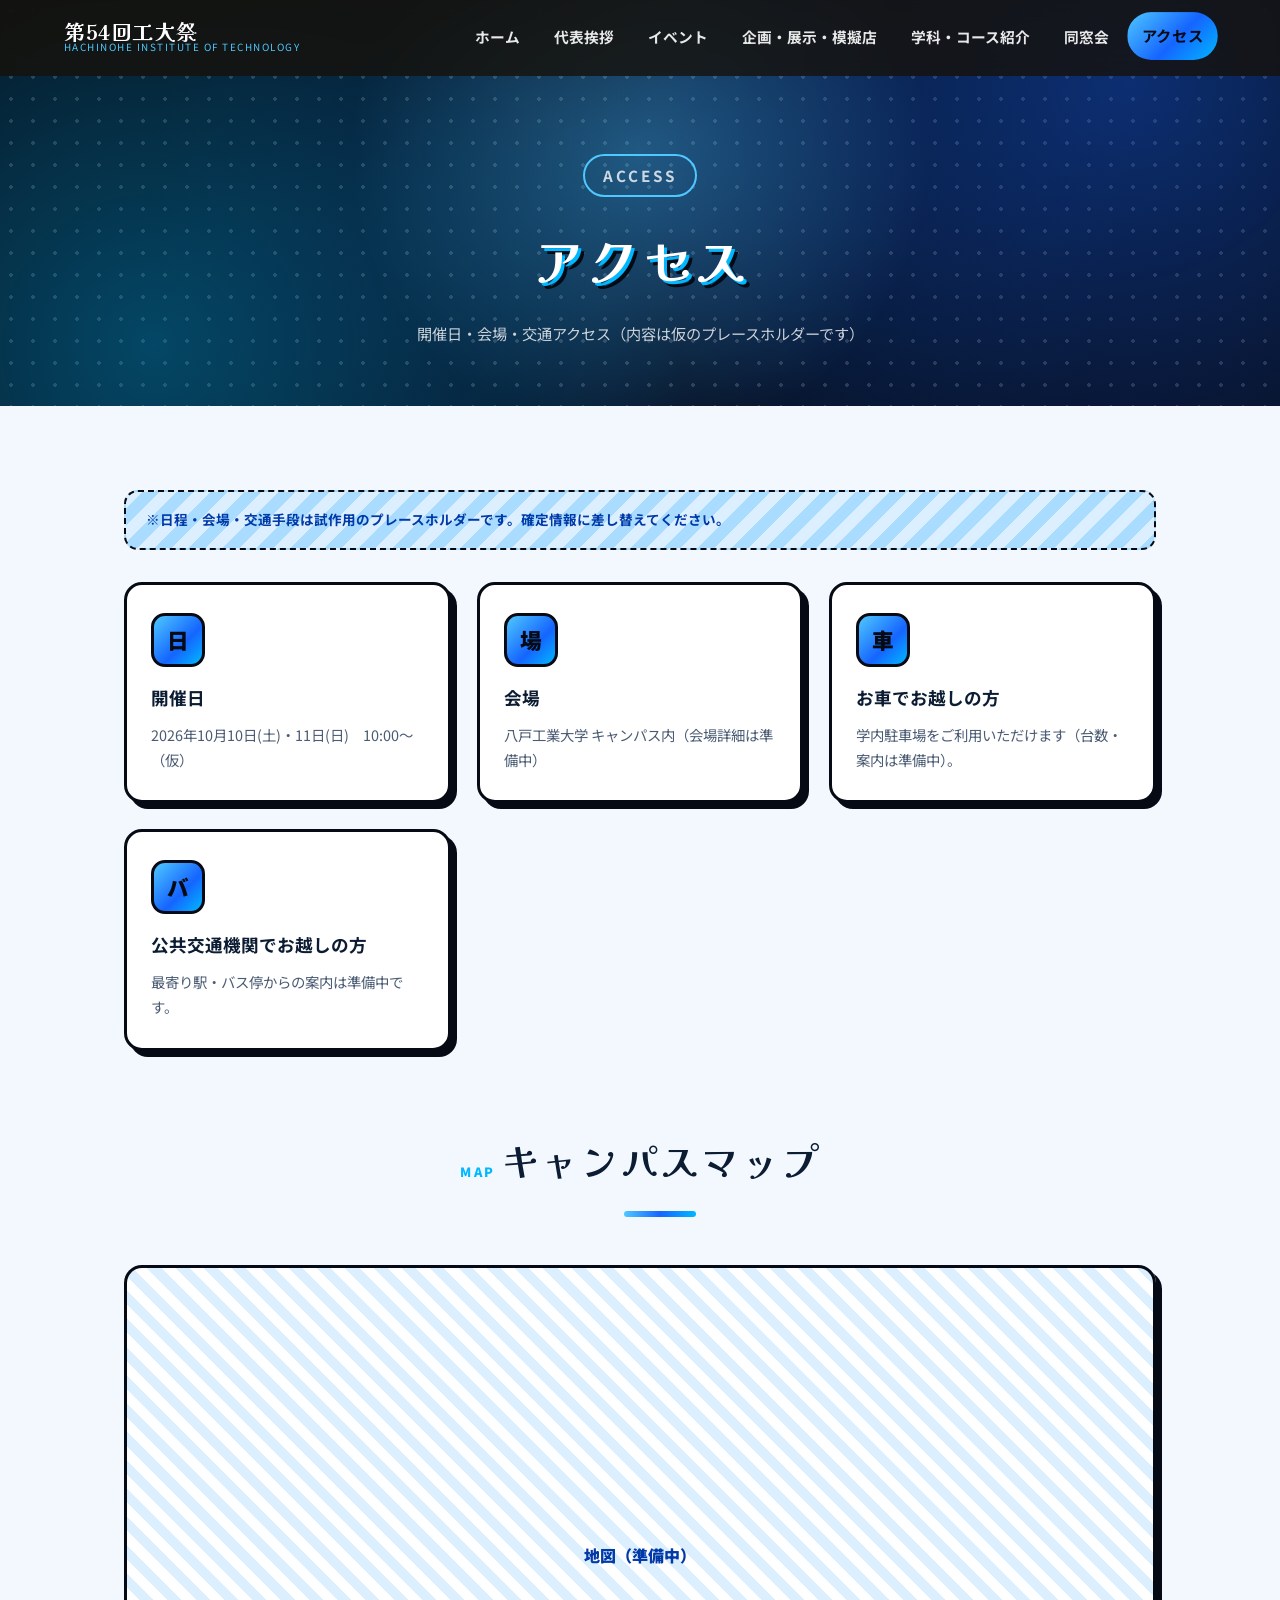
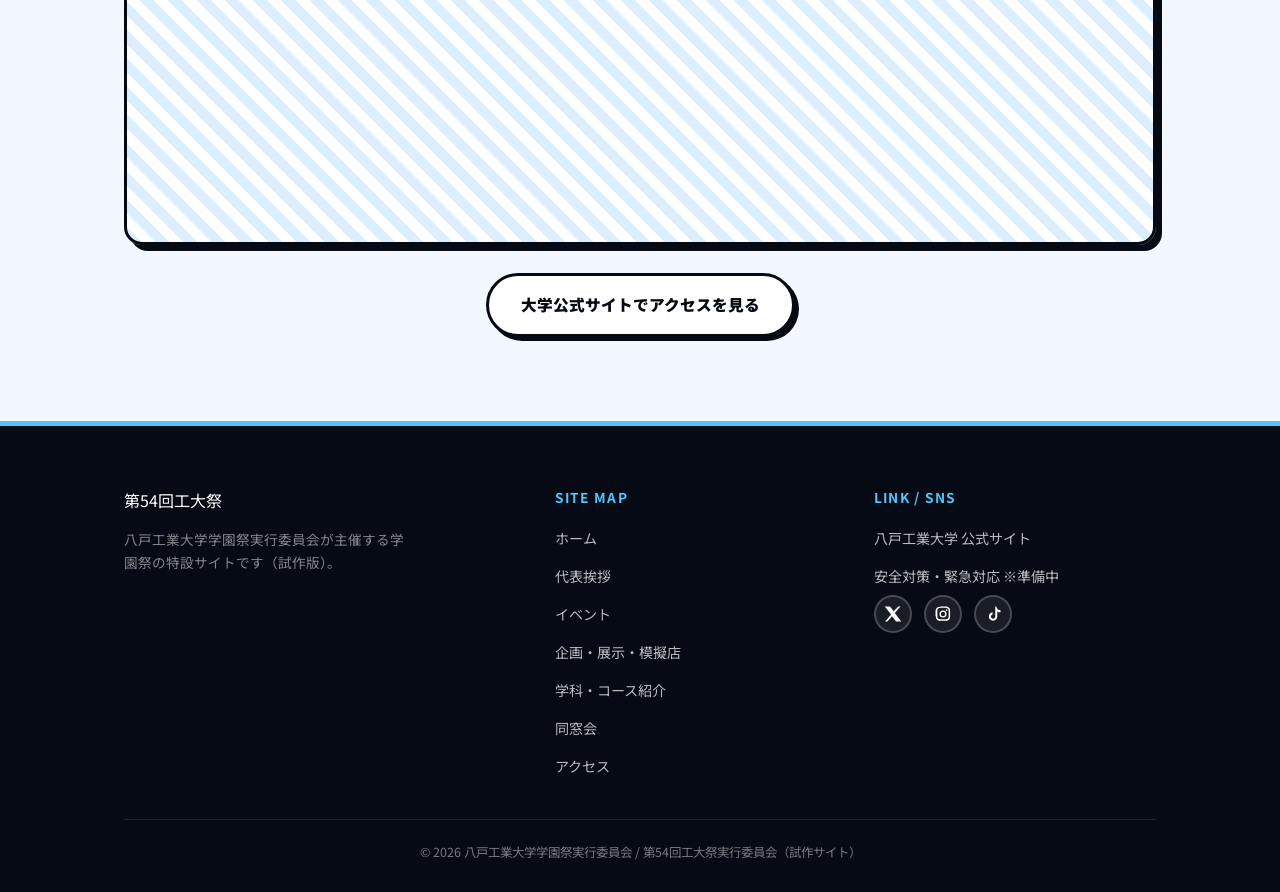
==== access.html @ b09098b0 "Add files via upload" ====
<!DOCTYPE html>
<html lang="ja">
<head>
<meta charset="UTF-8">
<meta name="viewport" content="width=device-width, initial-scale=1.0">
<title>アクセス | 第54回工大祭</title>
<link rel="stylesheet" href="css/style.css">
</head>
<body>

<header class="site-header">
  <div class="header-inner">
    <a href="index.html" class="logo">
      <span class="logo-main">第54回工大祭</span>
      <span class="logo-sub">HACHINOHE INSTITUTE OF TECHNOLOGY</span>
    </a>
    <nav class="main-nav">
      <ul>
        <li><a href="index.html">ホーム</a></li>
        <li><a href="greeting.html">代表挨拶</a></li>
        <li><a href="events.html">イベント</a></li>
        <li><a href="exhibits.html">企画・展示・模擬店</a></li>
        <li><a href="departments.html">学科・コース紹介</a></li>
        <li><a href="alumni.html">同窓会</a></li>
        <li><a href="access.html" class="active">アクセス</a></li>
      </ul>
    </nav>
    <button class="nav-toggle" aria-label="メニューを開く">
      <span></span><span></span><span></span>
    </button>
  </div>
</header>

<section class="page-hero">
  <div>
    <p class="page-hero-eyebrow">ACCESS</p>
    <h1>アクセス</h1>
    <p>開催日・会場・交通アクセス（内容は仮のプレースホルダーです）</p>
  </div>
</section>

<section class="section">
  <div class="container">
    <div class="placeholder-banner">
      ※日程・会場・交通手段は試作用のプレースホルダーです。確定情報に差し替えてください。
    </div>

    <div class="grid fade-in">
      <div class="card">
        <div class="card-icon">日</div>
        <h3>開催日</h3>
        <p>2026年10月10日(土)・11日(日)　10:00〜（仮）</p>
      </div>
      <div class="card">
        <div class="card-icon">場</div>
        <h3>会場</h3>
        <p>八戸工業大学 キャンパス内（会場詳細は準備中）</p>
      </div>
      <div class="card">
        <div class="card-icon">車</div>
        <h3>お車でお越しの方</h3>
        <p>学内駐車場をご利用いただけます（台数・案内は準備中）。</p>
      </div>
      <div class="card">
        <div class="card-icon">バ</div>
        <h3>公共交通機関でお越しの方</h3>
        <p>最寄り駅・バス停からの案内は準備中です。</p>
      </div>
    </div>

    <div class="section-head fade-in" style="margin-top:64px;">
      <span class="section-eyebrow">MAP</span>
      <h2 class="section-title">キャンパスマップ</h2>
    </div>
    <div class="map-placeholder fade-in">地図（準備中）</div>

    <div class="btn-row">
      <a href="https://www.hi-tech.ac.jp/" class="btn outline" target="_blank" rel="noopener">大学公式サイトでアクセスを見る</a>
    </div>
  </div>
</section>

<footer class="site-footer">
  <div class="container">
    <div class="footer-grid">
      <div class="footer-brand">
        <span class="logo-main">第54回工大祭</span>
        <p>八戸工業大学学園祭実行委員会が主催する学園祭の特設サイトです（試作版）。</p>
      </div>
      <div class="footer-col">
        <h4>SITE MAP</h4>
        <ul>
          <li><a href="index.html">ホーム</a></li>
          <li><a href="greeting.html">代表挨拶</a></li>
          <li><a href="events.html">イベント</a></li>
          <li><a href="exhibits.html">企画・展示・模擬店</a></li>
          <li><a href="departments.html">学科・コース紹介</a></li>
          <li><a href="alumni.html">同窓会</a></li>
          <li><a href="access.html">アクセス</a></li>
        </ul>
      </div>
      <div class="footer-col">
        <h4>LINK / SNS</h4>
        <ul>
          <li><a href="https://www.hi-tech.ac.jp/" target="_blank" rel="noopener">八戸工業大学 公式サイト</a></li>
          <li><a href="#">安全対策・緊急対応 ※準備中</a></li>
        </ul>
        <div class="sns-row">
          <a href="#" aria-label="X"><svg viewBox="0 0 24 24"><path d="M18.9 2H22l-7.6 8.7L23 22h-6.9l-5.4-7-6.2 7H1.4l8.1-9.3L1 2h7l4.9 6.4L18.9 2z"/></svg></a>
          <a href="#" aria-label="Instagram"><svg viewBox="0 0 24 24"><path d="M12 2c2.7 0 3 0 4.1.1 1 .04 1.7.2 2.3.4a4.6 4.6 0 0 1 2.6 2.6c.2.6.36 1.3.4 2.3.05 1.1.1 1.4.1 4.1s0 3-.1 4.1c-.04 1-.2 1.7-.4 2.3a4.6 4.6 0 0 1-2.6 2.6c-.6.2-1.3.36-2.3.4-1.1.05-1.4.1-4.1.1s-3 0-4.1-.1c-1-.04-1.7-.2-2.3-.4a4.6 4.6 0 0 1-2.6-2.6c-.2-.6-.36-1.3-.4-2.3C2 15 2 14.7 2 12s0-3 .1-4.1c.04-1 .2-1.7.4-2.3a4.6 4.6 0 0 1 2.6-2.6c.6-.2 1.3-.36 2.3-.4C8 2 8.3 2 12 2zm0 1.8c-2.6 0-2.9 0-4 .1-.8.03-1.3.16-1.6.27a2.8 2.8 0 0 0-1.6 1.6c-.1.3-.24.8-.27 1.6-.05 1.1-.06 1.4-.06 4s0 2.9.06 4c.03.8.17 1.3.27 1.6a2.8 2.8 0 0 0 1.6 1.6c.3.1.8.24 1.6.27 1.1.05 1.4.06 4 .06s2.9 0 4-.06c.8-.03 1.3-.17 1.6-.27a2.8 2.8 0 0 0 1.6-1.6c.1-.3.24-.8.27-1.6.05-1.1.06-1.4.06-4s0-2.9-.06-4a5 5 0 0 0-.27-1.6 2.8 2.8 0 0 0-1.6-1.6c-.3-.1-.8-.24-1.6-.27-1.1-.05-1.4-.1-4-.1zm0 3.5a4.7 4.7 0 1 1 0 9.4 4.7 4.7 0 0 1 0-9.4zm0 1.8a2.9 2.9 0 1 0 0 5.8 2.9 2.9 0 0 0 0-5.8zm5.9-2.2a1.1 1.1 0 1 1-2.2 0 1.1 1.1 0 0 1 2.2 0z"/></svg></a>
          <a href="#" aria-label="TikTok"><svg viewBox="0 0 24 24"><path d="M14 2h2.4c.2 1.4.9 2.7 2 3.6 1 .9 2.3 1.4 3.6 1.5v2.6c-1.5 0-3-.4-4.3-1.2v6.9c0 3.1-2.5 5.6-5.6 5.6S6.5 18.5 6.5 15.4c0-2.9 2.2-5.3 5-5.6v2.7c-1.3.2-2.3 1.4-2.3 2.9 0 1.6 1.3 2.9 2.9 2.9s2.9-1.3 2.9-2.9V2z"/></svg></a>
        </div>
      </div>
    </div>
    <div class="footer-bottom">
      &copy; 2026 八戸工業大学学園祭実行委員会 / 第54回工大祭実行委員会（試作サイト）
    </div>
  </div>
</footer>

<script src="js/script.js"></script>
</body>
</html>
---- css/style.css ----
@import url('https://fonts.googleapis.com/css2?family=Noto+Sans+JP:wght@400;500;700;900&family=Kaisei+Decol:wght@700&display=swap');

:root {
  --c-black: #060a14;
  --c-dark: #0b1e38;
  --c-orange: #1565ff;
  --c-orange-dark: #0039a8;
  --c-red: #00b8ff;
  --c-pink: #8ad2ff;
  --c-yellow: #4fc8ff;
  --c-yellow-soft: #dcefff;
  --c-cream: #f3f8ff;
  --c-white: #ffffff;
  --c-text: #0b1c33;
  --shadow-soft: 0 10px 30px rgba(5, 10, 25, 0.2);
  --comic-shadow: 6px 6px 0 var(--c-black);
  --comic-shadow-sm: 4px 4px 0 var(--c-black);
  --radius: 18px;
  --header-h: 76px;
}

* { margin: 0; padding: 0; box-sizing: border-box; }

html { scroll-behavior: smooth; }

body {
  font-family: 'Noto Sans JP', 'Hiragino Sans', 'Yu Gothic', sans-serif;
  color: var(--c-text);
  background: var(--c-cream);
  line-height: 1.75;
  overflow-x: hidden;
}

img { max-width: 100%; display: block; }
a { color: inherit; text-decoration: none; }
ul { list-style: none; }

.container {
  width: 100%;
  max-width: 1080px;
  margin: 0 auto;
  padding: 0 24px;
}

/* ---------- Header ---------- */
.site-header {
  position: fixed;
  top: 0; left: 0; right: 0;
  height: var(--header-h);
  z-index: 1000;
  display: flex;
  align-items: center;
  background: rgba(23, 17, 10, 0.78);
  backdrop-filter: blur(10px);
  border-bottom: 3px solid transparent;
  transition: background 0.3s ease, box-shadow 0.3s ease, border-color 0.3s ease;
}
.site-header.scrolled {
  background: rgba(23, 17, 10, 0.96);
  box-shadow: 0 4px 20px rgba(0,0,0,0.3);
  border-bottom-color: var(--c-yellow);
}
.header-inner {
  width: 100%;
  max-width: 1200px;
  margin: 0 auto;
  padding: 0 24px;
  display: flex;
  align-items: center;
  justify-content: space-between;
}
.logo {
  display: flex;
  flex-direction: column;
  line-height: 1.1;
}
.logo .logo-main {
  font-family: 'Kaisei Decol', serif;
  font-size: 1.3rem;
  font-weight: 700;
  color: var(--c-white);
  letter-spacing: 0.03em;
}
.logo .logo-sub {
  font-size: 0.62rem;
  color: var(--c-yellow);
  letter-spacing: 0.15em;
}

.main-nav ul {
  display: flex;
  gap: 6px;
}
.main-nav a {
  display: inline-block;
  padding: 10px 14px;
  font-size: 0.92rem;
  font-weight: 700;
  color: rgba(255,255,255,0.9);
  border-radius: 999px;
  transition: background 0.25s, color 0.25s, transform 0.2s;
  white-space: nowrap;
}
.main-nav a:hover,
.main-nav a.active {
  background: linear-gradient(135deg, var(--c-yellow), var(--c-orange) 55%, var(--c-red));
  color: var(--c-black);
  transform: translateY(-1px) scale(1.04);
}

.nav-toggle {
  display: none;
  width: 40px;
  height: 40px;
  border: none;
  background: transparent;
  cursor: pointer;
  position: relative;
  z-index: 1100;
}
.nav-toggle span {
  position: absolute;
  left: 8px; right: 8px;
  height: 3px;
  background: var(--c-yellow);
  border-radius: 2px;
  transition: transform 0.3s, opacity 0.3s;
}
.nav-toggle span:nth-child(1) { top: 13px; }
.nav-toggle span:nth-child(2) { top: 19px; }
.nav-toggle span:nth-child(3) { top: 25px; }
.nav-toggle.open span:nth-child(1) { transform: translateY(6px) rotate(45deg); }
.nav-toggle.open span:nth-child(2) { opacity: 0; }
.nav-toggle.open span:nth-child(3) { transform: translateY(-6px) rotate(-45deg); }

@media (max-width: 880px) {
  .nav-toggle { display: block; }
  .main-nav {
    position: fixed;
    top: var(--header-h);
    left: 0; right: 0;
    bottom: 0;
    background: rgba(20, 13, 6, 0.98);
    transform: translateY(-8px);
    opacity: 0;
    visibility: hidden;
    pointer-events: none;
    transition: opacity 0.25s, transform 0.25s, visibility 0.25s;
    overflow-y: auto;
  }
  .main-nav.open {
    opacity: 1;
    visibility: visible;
    pointer-events: auto;
    transform: translateY(0);
  }
  .main-nav ul {
    flex-direction: column;
    padding: 20px;
    gap: 4px;
  }
  .main-nav a {
    display: block;
    padding: 16px 18px;
    font-size: 1.05rem;
    border-radius: 12px;
  }
}

/* ---------- Halftone / comic dot overlay ---------- */
.hero, .page-hero {
  background-image:
    radial-gradient(circle at 50% 38%, rgba(79,200,255,0.35) 0%, transparent 42%),
    radial-gradient(circle at 12% 85%, rgba(0,184,255,0.35) 0%, transparent 45%),
    radial-gradient(circle at 88% 20%, rgba(21,101,255,0.4) 0%, transparent 45%),
    radial-gradient(circle, rgba(255,255,255,0.16) 1.6px, transparent 1.6px),
    radial-gradient(circle at 50% 45%, #071c3d 0%, var(--c-black) 72%);
  background-size: auto, auto, auto, 22px 22px, auto;
}

/* ---------- Hero ---------- */
.hero {
  position: relative;
  min-height: 100vh;
  display: flex;
  align-items: center;
  justify-content: center;
  text-align: center;
  overflow: hidden;
}
.hero::before,
.hero::after {
  content: "";
  position: absolute;
  border-radius: 50%;
  filter: blur(4px);
  opacity: 0.9;
  animation: pulse 4s ease-in-out infinite;
}
.hero::before {
  width: 760px; height: 760px;
  background: radial-gradient(circle, rgba(79,200,255,0.6), rgba(21,101,255,0.32) 45%, transparent 72%);
  top: -200px; left: 50%;
  transform: translateX(-50%);
}
.hero::after {
  width: 520px; height: 520px;
  background: radial-gradient(circle, rgba(0,184,255,0.65), transparent 70%);
  bottom: -180px; right: 6%;
  animation-delay: 1.2s;
}
@keyframes pulse {
  0%, 100% { transform: scale(1) translateX(-50%); }
  50% { transform: scale(1.15) translateX(-50%); }
}
.hero::after { animation-name: pulse2; }
@keyframes pulse2 {
  0%, 100% { transform: scale(1); }
  50% { transform: scale(1.2); }
}

.burst-star {
  position: absolute;
  top: 46%;
  left: 50%;
  width: 640px;
  height: 640px;
  transform: translate(-50%, -50%) rotate(0deg);
  background: conic-gradient(
    var(--c-yellow) 0deg 15deg, transparent 15deg 30deg,
    var(--c-yellow) 30deg 45deg, transparent 45deg 60deg,
    var(--c-yellow) 60deg 75deg, transparent 75deg 90deg,
    var(--c-yellow) 90deg 105deg, transparent 105deg 120deg,
    var(--c-yellow) 120deg 135deg, transparent 135deg 150deg,
    var(--c-yellow) 150deg 165deg, transparent 165deg 180deg,
    var(--c-yellow) 180deg 195deg, transparent 195deg 210deg,
    var(--c-yellow) 210deg 225deg, transparent 225deg 240deg,
    var(--c-yellow) 240deg 255deg, transparent 255deg 270deg,
    var(--c-yellow) 270deg 285deg, transparent 285deg 300deg,
    var(--c-yellow) 300deg 315deg, transparent 315deg 330deg,
    var(--c-yellow) 330deg 345deg, transparent 345deg 360deg
  );
  opacity: 0.16;
  filter: blur(1px);
  animation: spin 30s linear infinite;
  z-index: 1;
  pointer-events: none;
}
@keyframes spin {
  from { transform: translate(-50%, -50%) rotate(0deg); }
  to { transform: translate(-50%, -50%) rotate(360deg); }
}

.hero-content {
  position: relative;
  z-index: 2;
  color: #fff;
  padding: 0 24px;
}
.hero-eyebrow {
  display: inline-block;
  padding: 7px 20px;
  border: 2px solid var(--c-yellow);
  border-radius: 999px;
  font-size: 0.8rem;
  font-weight: 700;
  letter-spacing: 0.2em;
  color: var(--c-yellow);
  margin-bottom: 22px;
  box-shadow: 0 0 24px rgba(79,200,255,0.35);
}
.hero-title {
  font-family: 'Kaisei Decol', serif;
  font-size: clamp(2.6rem, 7vw, 5rem);
  font-weight: 700;
  letter-spacing: 0.04em;
  color: #fff;
  text-shadow:
    3px 3px 0 var(--c-red),
    6px 6px 0 var(--c-black),
    0 0 50px rgba(21,101,255,0.7);
}
.hero-theme-name {
  margin-top: 26px;
  font-family: 'Kaisei Decol', serif;
  font-size: clamp(3rem, 9vw, 6.4rem);
  font-weight: 700;
  letter-spacing: 0.08em;
  color: var(--c-yellow);
  -webkit-text-stroke: 3px var(--c-black);
  text-shadow:
    5px 5px 0 var(--c-red),
    9px 9px 0 var(--c-black),
    0 0 60px rgba(79,200,255,0.6);
  animation: bounceIn 1.1s cubic-bezier(.34,1.56,.64,1) both, wiggle 4.5s ease-in-out 1.2s infinite;
}
@keyframes bounceIn {
  0% { opacity: 0; transform: scale(0.4) rotate(-8deg); }
  60% { opacity: 1; transform: scale(1.12) rotate(3deg); }
  100% { opacity: 1; transform: scale(1) rotate(0deg); }
}
@keyframes wiggle {
  0%, 100% { transform: rotate(0deg); }
  50% { transform: rotate(-1.5deg); }
}
.hero-theme {
  margin-top: 14px;
  font-size: clamp(1.2rem, 3vw, 1.8rem);
  font-weight: 900;
  color: #fff;
  background: linear-gradient(90deg, var(--c-yellow), var(--c-orange), var(--c-pink));
  -webkit-background-clip: text;
  background-clip: text;
  color: transparent;
}
.hero-note {
  margin-top: 14px;
  font-size: 0.92rem;
  color: rgba(255,255,255,0.75);
  max-width: 560px;
  margin-inline: auto;
}
.hero-date {
  margin-top: 34px;
  display: inline-flex;
  gap: 14px;
  flex-wrap: wrap;
  justify-content: center;
}
.hero-date span {
  padding: 12px 22px;
  border-radius: 999px;
  background: rgba(255,255,255,0.1);
  border: 2px solid var(--c-yellow);
  font-size: 0.95rem;
  font-weight: 700;
  color: #fff;
}
.scroll-cue {
  position: absolute;
  bottom: 28px; left: 50%;
  transform: translateX(-50%);
  z-index: 2;
  width: 26px; height: 42px;
  border: 2px solid var(--c-yellow);
  border-radius: 20px;
}
.scroll-cue::before {
  content: "";
  position: absolute;
  top: 8px; left: 50%;
  width: 5px; height: 9px;
  background: var(--c-yellow);
  border-radius: 4px;
  transform: translateX(-50%);
  animation: scrollDown 1.4s ease-in-out infinite;
}
@keyframes scrollDown {
  0% { top: 8px; opacity: 1; }
  70% { top: 22px; opacity: 0; }
  100% { top: 22px; opacity: 0; }
}

/* ---------- Page header (non-home) ---------- */
.page-hero {
  min-height: 42vh;
  display: flex;
  align-items: center;
  justify-content: center;
  text-align: center;
  color: #fff;
  padding: 140px 24px 60px;
  position: relative;
  overflow: hidden;
}
.page-hero-eyebrow {
  position: relative;
  z-index: 1;
  display: inline-block;
  padding: 6px 18px;
  border: 2px solid var(--c-yellow);
  border-radius: 999px;
  font-size: 0.78rem;
  font-weight: 700;
  letter-spacing: 0.2em;
  color: var(--c-yellow);
  margin-bottom: 14px;
}
.page-hero h1 {
  position: relative;
  z-index: 1;
  font-family: 'Kaisei Decol', serif;
  font-size: clamp(2.2rem, 5.5vw, 3.4rem);
  color: #fff;
  text-shadow: 3px 3px 0 var(--c-red), 6px 6px 0 var(--c-black);
}
.page-hero p {
  position: relative;
  z-index: 1;
  margin-top: 14px;
  color: rgba(255,255,255,0.78);
  font-size: 0.95rem;
}

/* ---------- Sections ---------- */
.section {
  padding: 84px 0;
}
.section.alt { background: var(--c-yellow-soft); }
.section-head {
  text-align: center;
  margin-bottom: 48px;
}
.section-eyebrow {
  font-size: 0.8rem;
  letter-spacing: 0.2em;
  color: var(--c-red);
  font-weight: 900;
}
.section-title {
  font-family: 'Kaisei Decol', serif;
  font-size: clamp(1.7rem, 4vw, 2.5rem);
  margin-top: 10px;
  position: relative;
  display: inline-block;
}
.section-title::after {
  content: "";
  display: block;
  width: 72px;
  height: 6px;
  margin: 16px auto 0;
  border-radius: 4px;
  background: linear-gradient(90deg, var(--c-yellow), var(--c-orange), var(--c-red));
}
.section-lead {
  max-width: 680px;
  margin: 16px auto 0;
  text-align: center;
  color: #4a5b73;
  font-size: 0.95rem;
}

/* ---------- Cards / Grid ---------- */
.grid {
  display: grid;
  gap: 26px;
  grid-template-columns: repeat(auto-fit, minmax(240px, 1fr));
}
.card {
  background: var(--c-white);
  border-radius: var(--radius);
  padding: 28px 24px;
  border: 3px solid var(--c-black);
  box-shadow: var(--comic-shadow);
  transition: transform 0.2s, box-shadow 0.2s;
}
.card:hover {
  transform: translate(-3px, -3px);
  box-shadow: 9px 9px 0 var(--c-black);
}
.card-icon {
  width: 54px; height: 54px;
  border-radius: 14px;
  display: flex; align-items: center; justify-content: center;
  background: linear-gradient(135deg, var(--c-yellow), var(--c-orange) 60%, var(--c-red));
  color: var(--c-black);
  font-weight: 900;
  font-size: 1.35rem;
  margin-bottom: 16px;
  border: 3px solid var(--c-black);
}
.card h3 { font-size: 1.1rem; margin-bottom: 8px; font-weight: 700; }
.card p { font-size: 0.9rem; color: #4a5b73; }

/* News list */
.news-list { display: flex; flex-direction: column; gap: 0; }
.news-item {
  display: grid;
  grid-template-columns: 140px 1fr;
  gap: 20px;
  padding: 20px 0;
  border-bottom: 2px dashed rgba(23,17,10,0.15);
  align-items: baseline;
}
.news-item .news-date { color: var(--c-red); font-weight: 900; font-size: 0.88rem; }
.news-item .news-tag {
  display: inline-block;
  font-size: 0.7rem;
  font-weight: 700;
  padding: 3px 10px;
  border-radius: 999px;
  background: var(--c-yellow);
  color: var(--c-black);
  margin-right: 8px;
  vertical-align: middle;
}
.news-item .news-title { font-size: 0.95rem; font-weight: 500; }
@media (max-width: 600px) {
  .news-item { grid-template-columns: 1fr; gap: 4px; }
}

/* Notice list */
.notice-list { display: flex; flex-direction: column; gap: 14px; }
.notice-item {
  display: flex;
  gap: 14px;
  padding: 18px 20px;
  background: var(--c-white);
  border-radius: 14px;
  border: 2px solid var(--c-black);
  border-left: 6px solid var(--c-red);
  box-shadow: var(--comic-shadow-sm);
}
.notice-item .mark {
  font-weight: 900;
  color: var(--c-red);
  font-size: 1.1rem;
}

/* Buttons */
.btn {
  display: inline-flex;
  align-items: center;
  gap: 8px;
  padding: 15px 32px;
  border-radius: 999px;
  font-weight: 900;
  font-size: 0.98rem;
  background: linear-gradient(120deg, var(--c-yellow), var(--c-orange) 55%, var(--c-red));
  color: var(--c-black);
  border: 3px solid var(--c-black);
  box-shadow: var(--comic-shadow-sm);
  transition: transform 0.18s, box-shadow 0.18s;
}
.btn:hover {
  transform: translate(-2px, -2px);
  box-shadow: 6px 6px 0 var(--c-black);
}
.btn.outline {
  background: var(--c-white);
  color: var(--c-black);
}
.btn-row { display: flex; gap: 18px; flex-wrap: wrap; justify-content: center; margin-top: 28px; }

/* Table */
.table-wrap { overflow-x: auto; }
table.tt {
  width: 100%;
  border-collapse: collapse;
  background: var(--c-white);
  border-radius: var(--radius);
  overflow: hidden;
  border: 3px solid var(--c-black);
  box-shadow: var(--comic-shadow);
  min-width: 560px;
}
table.tt th, table.tt td {
  padding: 14px 16px;
  text-align: left;
  font-size: 0.9rem;
  border-bottom: 1px solid rgba(0,0,0,0.08);
}
table.tt th {
  background: var(--c-black);
  color: var(--c-yellow);
  font-weight: 700;
  letter-spacing: 0.04em;
}
table.tt tr:nth-child(even) td { background: var(--c-yellow-soft); }
table.tt tr:last-child td { border-bottom: none; }

/* Quote / message */
.quote-box {
  max-width: 760px;
  margin: 0 auto;
  background: var(--c-white);
  border-radius: var(--radius);
  padding: 44px;
  border: 3px solid var(--c-black);
  box-shadow: var(--comic-shadow);
}
.quote-box p { margin-bottom: 18px; font-size: 0.98rem; }
.signature { text-align: right; margin-top: 30px; font-weight: 700; }
.signature small { display: block; font-weight: 400; color: #4a5b73; }

.portrait-placeholder {
  width: 160px; height: 160px;
  border-radius: 50%;
  margin: 0 auto 24px;
  background: linear-gradient(135deg, var(--c-yellow), var(--c-orange) 55%, var(--c-red));
  border: 4px solid var(--c-black);
  display: flex;
  align-items: center;
  justify-content: center;
  color: var(--c-black);
  font-size: 2rem;
  font-weight: 900;
}

/* Map placeholder */
.map-placeholder {
  border-radius: var(--radius);
  aspect-ratio: 16/9;
  border: 3px solid var(--c-black);
  background: repeating-linear-gradient(45deg, var(--c-yellow-soft), var(--c-yellow-soft) 10px, #fff 10px, #fff 20px);
  display: flex;
  align-items: center;
  justify-content: center;
  color: var(--c-orange-dark);
  font-weight: 900;
  box-shadow: var(--comic-shadow);
}

/* Callout / placeholder banner */
.placeholder-banner {
  background: repeating-linear-gradient(135deg, var(--c-yellow-soft), var(--c-yellow-soft) 12px, #a9dcff 12px, #a9dcff 24px);
  border: 2px dashed var(--c-black);
  border-radius: 14px;
  padding: 16px 20px;
  font-size: 0.85rem;
  font-weight: 700;
  color: var(--c-orange-dark);
  margin-bottom: 32px;
}

/* ---------- Footer ---------- */
.site-footer {
  background: var(--c-black);
  color: rgba(255,255,255,0.75);
  padding: 60px 0 28px;
  border-top: 5px solid var(--c-yellow);
}
.footer-grid {
  display: grid;
  grid-template-columns: 1.4fr 1fr 1fr;
  gap: 36px;
  margin-bottom: 40px;
}
.footer-brand .logo-main { color: #fff; }
.footer-brand p { margin-top: 14px; font-size: 0.85rem; color: rgba(255,255,255,0.5); max-width: 280px; }
.footer-col h4 {
  color: var(--c-yellow);
  font-size: 0.85rem;
  letter-spacing: 0.1em;
  margin-bottom: 14px;
}
.footer-col ul { display: flex; flex-direction: column; gap: 10px; }
.footer-col a { font-size: 0.88rem; color: rgba(255,255,255,0.72); transition: color 0.2s; }
.footer-col a:hover { color: var(--c-yellow); }
.sns-row { display: flex; gap: 12px; margin-top: 6px; }
.sns-row a {
  width: 38px; height: 38px;
  border-radius: 50%;
  background: rgba(255,255,255,0.08);
  border: 2px solid rgba(255,255,255,0.2);
  display: flex; align-items: center; justify-content: center;
  transition: background 0.2s, transform 0.2s, border-color 0.2s;
}
.sns-row a:hover {
  background: linear-gradient(135deg, var(--c-yellow), var(--c-orange), var(--c-red));
  border-color: var(--c-black);
  transform: translateY(-2px) rotate(-6deg);
}
.sns-row svg { width: 18px; height: 18px; fill: #fff; }
.sns-row a:hover svg { fill: var(--c-black); }
.footer-bottom {
  border-top: 1px solid rgba(255,255,255,0.1);
  padding-top: 22px;
  font-size: 0.78rem;
  color: rgba(255,255,255,0.45);
  text-align: center;
}
@media (max-width: 720px) {
  .footer-grid { grid-template-columns: 1fr; gap: 28px; }
}

/* Fade-in on scroll */
.fade-in {
  opacity: 0;
  transform: translateY(24px);
  transition: opacity 0.7s ease, transform 0.7s ease;
}
.fade-in.in-view {
  opacity: 1;
  transform: translateY(0);
}
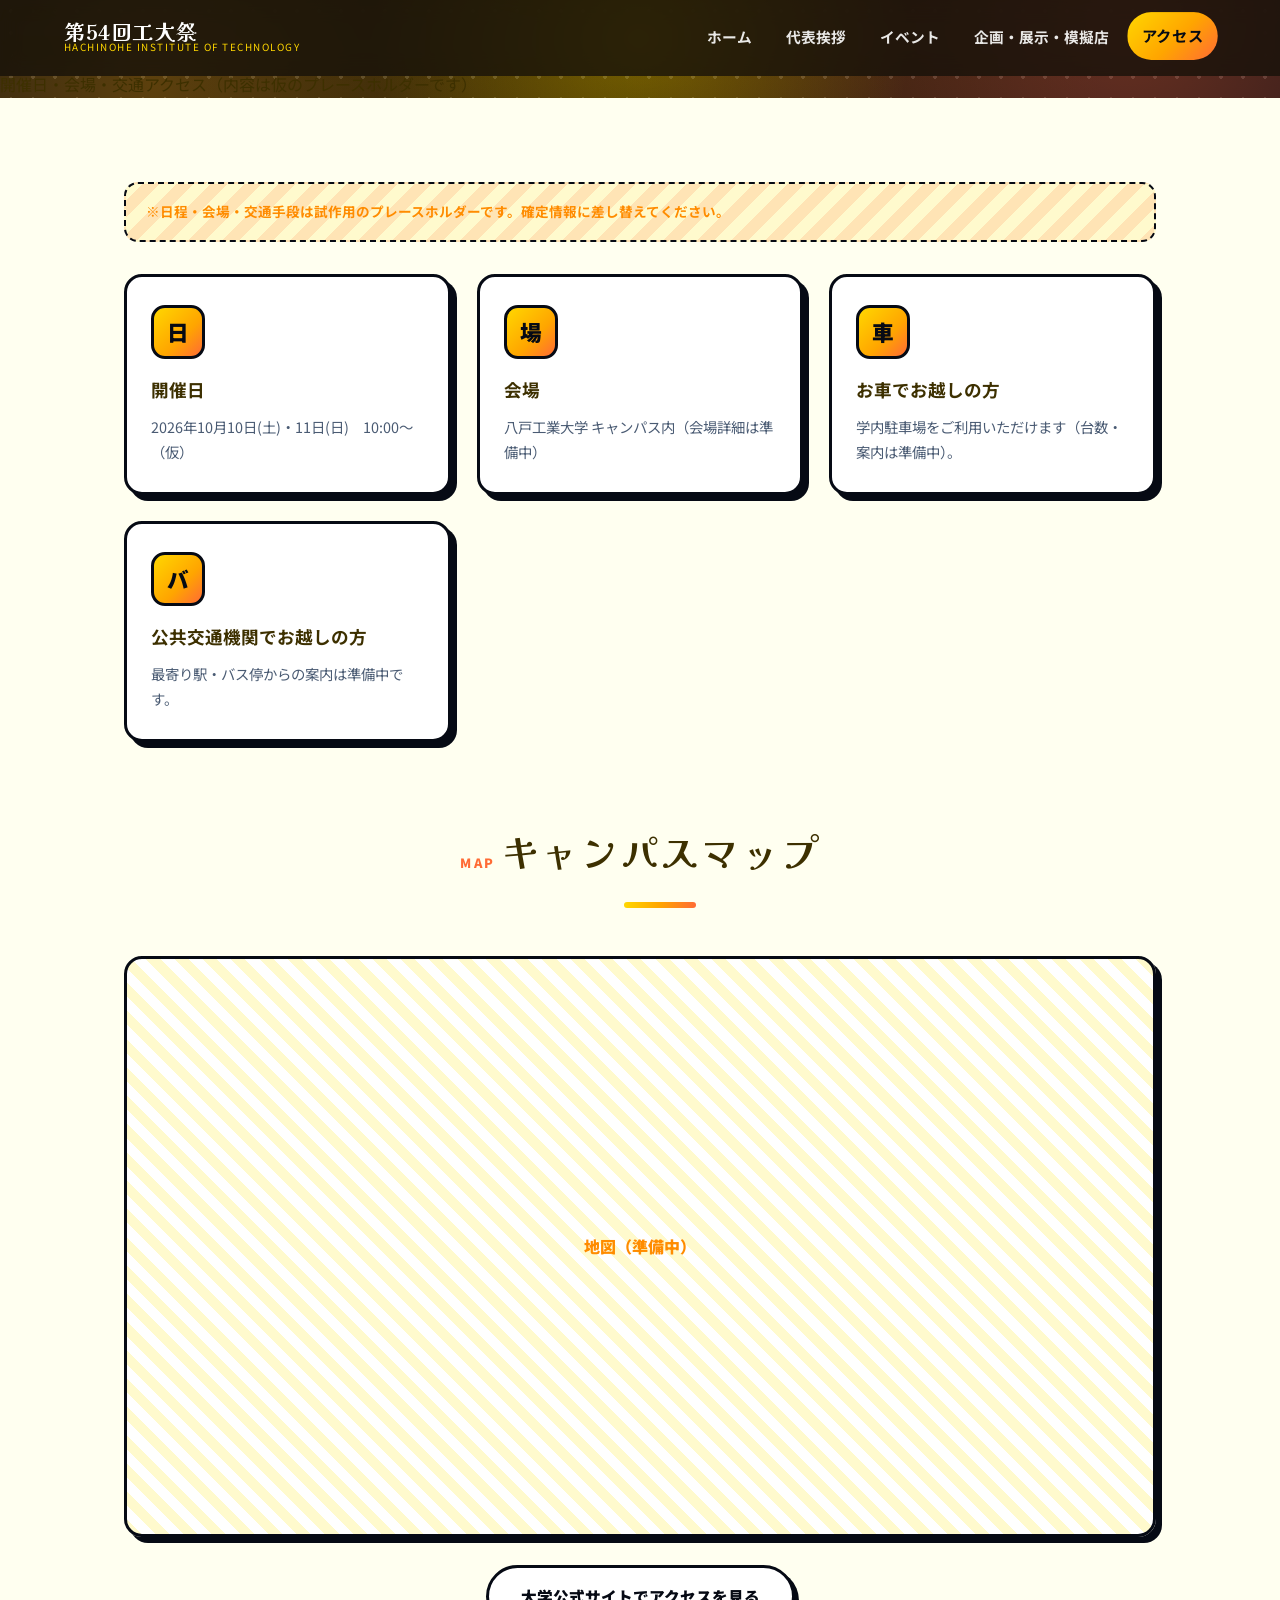
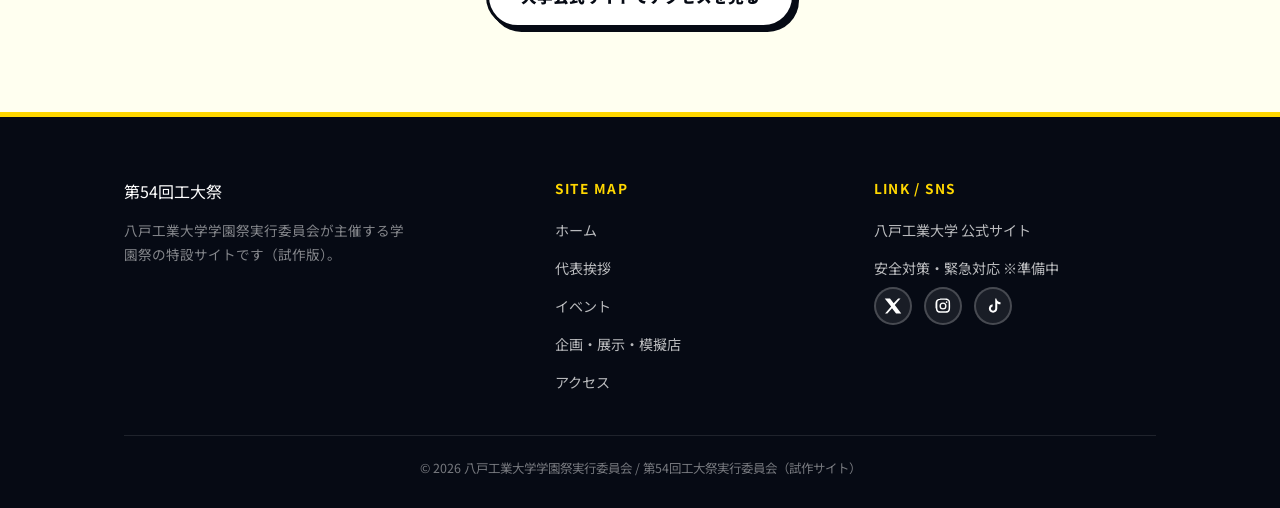
==== commit 0f079763: "サイト更新" ====
--- a/access.html
+++ b/access.html
@@ -20,8 +20,6 @@
         <li><a href="greeting.html">代表挨拶</a></li>
         <li><a href="events.html">イベント</a></li>
         <li><a href="exhibits.html">企画・展示・模擬店</a></li>
-        <li><a href="departments.html">学科・コース紹介</a></li>
-        <li><a href="alumni.html">同窓会</a></li>
         <li><a href="access.html" class="active">アクセス</a></li>
       </ul>
     </nav>
@@ -94,8 +92,6 @@
           <li><a href="greeting.html">代表挨拶</a></li>
           <li><a href="events.html">イベント</a></li>
           <li><a href="exhibits.html">企画・展示・模擬店</a></li>
-          <li><a href="departments.html">学科・コース紹介</a></li>
-          <li><a href="alumni.html">同窓会</a></li>
           <li><a href="access.html">アクセス</a></li>
         </ul>
       </div>
--- a/css/style.css
+++ b/css/style.css
@@ -2,16 +2,16 @@
 
 :root {
   --c-black: #060a14;
-  --c-dark: #0b1e38;
-  --c-orange: #1565ff;
-  --c-orange-dark: #0039a8;
-  --c-red: #00b8ff;
-  --c-pink: #8ad2ff;
-  --c-yellow: #4fc8ff;
-  --c-yellow-soft: #dcefff;
-  --c-cream: #f3f8ff;
+  --c-dark: #2D2000;
+  --c-orange: #FFA500;
+  --c-orange-dark: #FF8C00;
+  --c-red: #FF6B35;
+  --c-pink: #FFB84D;
+  --c-yellow: #FFD700;
+  --c-yellow-soft: #FFFACD;
+  --c-cream: #FFFFF0;
   --c-white: #ffffff;
-  --c-text: #0b1c33;
+  --c-text: #3D3000;
   --shadow-soft: 0 10px 30px rgba(5, 10, 25, 0.2);
   --comic-shadow: 6px 6px 0 var(--c-black);
   --comic-shadow-sm: 4px 4px 0 var(--c-black);
@@ -19,9 +19,15 @@
   --header-h: 76px;
 }
 
-* { margin: 0; padding: 0; box-sizing: border-box; }
-
-html { scroll-behavior: smooth; }
+* {
+  margin: 0;
+  padding: 0;
+  box-sizing: border-box;
+}
+
+html {
+  scroll-behavior: smooth;
+}
 
 body {
   font-family: 'Noto Sans JP', 'Hiragino Sans', 'Yu Gothic', sans-serif;
@@ -31,9 +37,19 @@
   overflow-x: hidden;
 }
 
-img { max-width: 100%; display: block; }
-a { color: inherit; text-decoration: none; }
-ul { list-style: none; }
+img {
+  max-width: 100%;
+  display: block;
+}
+
+a {
+  color: inherit;
+  text-decoration: none;
+}
+
+ul {
+  list-style: none;
+}
 
 .container {
   width: 100%;
@@ -42,10 +58,14 @@
   padding: 0 24px;
 }
 
+
 /* ---------- Header ---------- */
+
 .site-header {
   position: fixed;
-  top: 0; left: 0; right: 0;
+  top: 0;
+  left: 0;
+  right: 0;
   height: var(--header-h);
   z-index: 1000;
   display: flex;
@@ -55,11 +75,13 @@
   border-bottom: 3px solid transparent;
   transition: background 0.3s ease, box-shadow 0.3s ease, border-color 0.3s ease;
 }
+
 .site-header.scrolled {
   background: rgba(23, 17, 10, 0.96);
   box-shadow: 0 4px 20px rgba(0,0,0,0.3);
   border-bottom-color: var(--c-yellow);
 }
+
 .header-inner {
   width: 100%;
   max-width: 1200px;
@@ -69,11 +91,13 @@
   align-items: center;
   justify-content: space-between;
 }
+
 .logo {
   display: flex;
   flex-direction: column;
   line-height: 1.1;
 }
+
 .logo .logo-main {
   font-family: 'Kaisei Decol', serif;
   font-size: 1.3rem;
@@ -81,6 +105,7 @@
   color: var(--c-white);
   letter-spacing: 0.03em;
 }
+
 .logo .logo-sub {
   font-size: 0.62rem;
   color: var(--c-yellow);
@@ -91,6 +116,7 @@
   display: flex;
   gap: 6px;
 }
+
 .main-nav a {
   display: inline-block;
   padding: 10px 14px;
@@ -101,6 +127,7 @@
   transition: background 0.25s, color 0.25s, transform 0.2s;
   white-space: nowrap;
 }
+
 .main-nav a:hover,
 .main-nav a.active {
   background: linear-gradient(135deg, var(--c-yellow), var(--c-orange) 55%, var(--c-red));
@@ -118,27 +145,52 @@
   position: relative;
   z-index: 1100;
 }
+
 .nav-toggle span {
   position: absolute;
-  left: 8px; right: 8px;
+  left: 8px;
+  right: 8px;
   height: 3px;
   background: var(--c-yellow);
   border-radius: 2px;
   transition: transform 0.3s, opacity 0.3s;
 }
-.nav-toggle span:nth-child(1) { top: 13px; }
-.nav-toggle span:nth-child(2) { top: 19px; }
-.nav-toggle span:nth-child(3) { top: 25px; }
-.nav-toggle.open span:nth-child(1) { transform: translateY(6px) rotate(45deg); }
-.nav-toggle.open span:nth-child(2) { opacity: 0; }
-.nav-toggle.open span:nth-child(3) { transform: translateY(-6px) rotate(-45deg); }
+
+.nav-toggle span:nth-child(1) {
+  top: 13px;
+}
+
+.nav-toggle span:nth-child(2) {
+  top: 19px;
+}
+
+.nav-toggle span:nth-child(3) {
+  top: 25px;
+}
+
+.nav-toggle.open span:nth-child(1) {
+  transform: translateY(6px) rotate(45deg);
+}
+
+.nav-toggle.open span:nth-child(2) {
+  opacity: 0;
+}
+
+.nav-toggle.open span:nth-child(3) {
+  transform: translateY(-6px) rotate(-45deg);
+}
 
 @media (max-width: 880px) {
-  .nav-toggle { display: block; }
+
+  .nav-toggle {
+    display: block;
+  }
+
   .main-nav {
     position: fixed;
     top: var(--header-h);
-    left: 0; right: 0;
+    left: 0;
+    right: 0;
     bottom: 0;
     background: rgba(20, 13, 6, 0.98);
     transform: translateY(-8px);
@@ -148,17 +200,20 @@
     transition: opacity 0.25s, transform 0.25s, visibility 0.25s;
     overflow-y: auto;
   }
+
   .main-nav.open {
     opacity: 1;
     visibility: visible;
     pointer-events: auto;
     transform: translateY(0);
   }
+
   .main-nav ul {
     flex-direction: column;
     padding: 20px;
     gap: 4px;
   }
+
   .main-nav a {
     display: block;
     padding: 16px 18px;
@@ -167,18 +222,23 @@
   }
 }
 
+
 /* ---------- Halftone / comic dot overlay ---------- */
-.hero, .page-hero {
+
+.hero,
+.page-hero {
   background-image:
-    radial-gradient(circle at 50% 38%, rgba(79,200,255,0.35) 0%, transparent 42%),
-    radial-gradient(circle at 12% 85%, rgba(0,184,255,0.35) 0%, transparent 45%),
-    radial-gradient(circle at 88% 20%, rgba(21,101,255,0.4) 0%, transparent 45%),
+    radial-gradient(circle at 50% 38%, rgba(255,215,0,0.35) 0%, transparent 42%),
+    radial-gradient(circle at 12% 85%, rgba(255,165,0,0.35) 0%, transparent 45%),
+    radial-gradient(circle at 88% 20%, rgba(255,107,53,0.4) 0%, transparent 45%),
     radial-gradient(circle, rgba(255,255,255,0.16) 1.6px, transparent 1.6px),
-    radial-gradient(circle at 50% 45%, #071c3d 0%, var(--c-black) 72%);
+    radial-gradient(circle at 50% 45%, #2D2000 0%, var(--c-black) 72%);
   background-size: auto, auto, auto, 22px 22px, auto;
 }
 
+
 /* ---------- Hero ---------- */
+
 .hero {
   position: relative;
   min-height: 100vh;
@@ -187,7 +247,29 @@
   justify-content: center;
   text-align: center;
   overflow: hidden;
-}
+  background-size: cover;
+  background-position: center;
+  background-attachment: fixed;
+}
+
+.character-image {
+  position: absolute;
+  left: 5%;
+  top: 50%;
+  transform: translateY(-50%);
+  z-index: 2;
+  width: 400px;
+  height: 500px;
+  pointer-events: none;
+}
+
+.character-image img {
+  width: 100%;
+  height: 100%;
+  object-fit: contain;
+  filter: drop-shadow(0 10px 20px rgba(0,0,0,0.3));
+}
+
 .hero::before,
 .hero::after {
   content: "";
@@ -197,29 +279,55 @@
   opacity: 0.9;
   animation: pulse 4s ease-in-out infinite;
 }
+
 .hero::before {
-  width: 760px; height: 760px;
-  background: radial-gradient(circle, rgba(79,200,255,0.6), rgba(21,101,255,0.32) 45%, transparent 72%);
-  top: -200px; left: 50%;
+  width: 760px;
+  height: 760px;
+  background: radial-gradient(circle, rgba(255,215,0,0.6), rgba(255,107,53,0.32) 45%, transparent 72%);
+  top: -200px;
+  left: 50%;
   transform: translateX(-50%);
 }
+
 .hero::after {
-  width: 520px; height: 520px;
-  background: radial-gradient(circle, rgba(0,184,255,0.65), transparent 70%);
-  bottom: -180px; right: 6%;
+  width: 520px;
+  height: 520px;
+  background: radial-gradient(circle, rgba(255,165,0,0.65), transparent 70%);
+  bottom: -180px;
+  right: 6%;
   animation-delay: 1.2s;
 }
+
 @keyframes pulse {
-  0%, 100% { transform: scale(1) translateX(-50%); }
-  50% { transform: scale(1.15) translateX(-50%); }
-}
-.hero::after { animation-name: pulse2; }
+
+  0%, 100% {
+    transform: scale(1) translateX(-50%);
+  }
+
+  50% {
+    transform: scale(1.15) translateX(-50%);
+  }
+
+}
+
+.hero::after {
+  animation-name: pulse2;
+}
+
 @keyframes pulse2 {
-  0%, 100% { transform: scale(1); }
-  50% { transform: scale(1.2); }
+
+  0%, 100% {
+    transform: scale(1);
+  }
+
+  50% {
+    transform: scale(1.2);
+  }
+
 }
 
 .burst-star {
+  display: none;
   position: absolute;
   top: 46%;
   left: 50%;
@@ -246,9 +354,17 @@
   z-index: 1;
   pointer-events: none;
 }
+
 @keyframes spin {
-  from { transform: translate(-50%, -50%) rotate(0deg); }
-  to { transform: translate(-50%, -50%) rotate(360deg); }
+
+  from {
+    transform: translate(-50%, -50%) rotate(0deg);
+  }
+
+  to {
+    transform: translate(-50%, -50%) rotate(360deg);
+  }
+
 }
 
 .hero-content {
@@ -257,6 +373,7 @@
   color: #fff;
   padding: 0 24px;
 }
+
 .hero-eyebrow {
   display: inline-block;
   padding: 7px 20px;
@@ -267,8 +384,9 @@
   letter-spacing: 0.2em;
   color: var(--c-yellow);
   margin-bottom: 22px;
-  box-shadow: 0 0 24px rgba(79,200,255,0.35);
-}
+  box-shadow: 0 0 24px rgba(255,215,0,0.35);
+}
+
 .hero-title {
   font-family: 'Kaisei Decol', serif;
   font-size: clamp(2.6rem, 7vw, 5rem);
@@ -278,8 +396,9 @@
   text-shadow:
     3px 3px 0 var(--c-red),
     6px 6px 0 var(--c-black),
-    0 0 50px rgba(21,101,255,0.7);
-}
+    0 0 50px rgba(255,107,53,0.7);
+}
+
 .hero-theme-name {
   margin-top: 26px;
   font-family: 'Kaisei Decol', serif;
@@ -291,18 +410,43 @@
   text-shadow:
     5px 5px 0 var(--c-red),
     9px 9px 0 var(--c-black),
-    0 0 60px rgba(79,200,255,0.6);
-  animation: bounceIn 1.1s cubic-bezier(.34,1.56,.64,1) both, wiggle 4.5s ease-in-out 1.2s infinite;
-}
+    0 0 60px rgba(255,215,0,0.6);
+  animation:
+    bounceIn 1.1s cubic-bezier(.34,1.56,.64,1) both,
+    wiggle 4.5s ease-in-out 1.2s infinite;
+}
+
 @keyframes bounceIn {
-  0% { opacity: 0; transform: scale(0.4) rotate(-8deg); }
-  60% { opacity: 1; transform: scale(1.12) rotate(3deg); }
-  100% { opacity: 1; transform: scale(1) rotate(0deg); }
-}
+
+  0% {
+    opacity: 0;
+    transform: scale(0.4) rotate(-8deg);
+  }
+
+  60% {
+    opacity: 1;
+    transform: scale(1.12) rotate(3deg);
+  }
+
+  100% {
+    opacity: 1;
+    transform: scale(1) rotate(0deg);
+  }
+
+}
+
 @keyframes wiggle {
-  0%, 100% { transform: rotate(0deg); }
-  50% { transform: rotate(-1.5deg); }
-}
+
+  0%, 100% {
+    transform: rotate(0deg);
+  }
+
+  50% {
+    transform: rotate(-1.5deg);
+  }
+
+}
+
 .hero-theme {
   margin-top: 14px;
   font-size: clamp(1.2rem, 3vw, 1.8rem);
@@ -311,8 +455,15 @@
   background: linear-gradient(90deg, var(--c-yellow), var(--c-orange), var(--c-pink));
   -webkit-background-clip: text;
   background-clip: text;
-  color: transparent;
-}
+  -webkit-text-fill-color: transparent;
+  -webkit-text-stroke: 2px var(--c-black);
+  text-shadow:
+    2px 2px 0 var(--c-black),
+    4px 4px 0 var(--c-black),
+    0 0 30px rgba(255,107,53,0.8);
+  filter: drop-shadow(3px 3px 0 var(--c-black));
+}
+
 .hero-note {
   margin-top: 14px;
   font-size: 0.92rem;
@@ -320,6 +471,7 @@
   max-width: 560px;
   margin-inline: auto;
 }
+
 .hero-date {
   margin-top: 34px;
   display: inline-flex;
@@ -327,6 +479,7 @@
   flex-wrap: wrap;
   justify-content: center;
 }
+
 .hero-date span {
   padding: 12px 22px;
   border-radius: 999px;
@@ -336,87 +489,212 @@
   font-weight: 700;
   color: #fff;
 }
-.scroll-cue {
-  position: absolute;
-  bottom: 28px; left: 50%;
-  transform: translateX(-50%);
-  z-index: 2;
-  width: 26px; height: 42px;
-  border: 2px solid var(--c-yellow);
-  border-radius: 20px;
-}
-.scroll-cue::before {
-  content: "";
-  position: absolute;
-  top: 8px; left: 50%;
-  width: 5px; height: 9px;
-  background: var(--c-yellow);
-  border-radius: 4px;
-  transform: translateX(-50%);
-  animation: scrollDown 1.4s ease-in-out infinite;
-}
-@keyframes scrollDown {
-  0% { top: 8px; opacity: 1; }
-  70% { top: 22px; opacity: 0; }
-  100% { top: 22px; opacity: 0; }
-}
-
-/* ---------- Page header (non-home) ---------- */
-.page-hero {
-  min-height: 42vh;
-  display: flex;
+
+
+/* ---------- Side Bomb ---------- */
+
+.bomb-widget {
+  position: fixed;
+  top: 50%;
+  z-index: 900;
+  width: 92px;
+  height: 92px;
+  transform: translateY(-50%);
+  border: 3px solid var(--c-black);
+  border-radius: 50%;
+  background: var(--c-yellow-soft);
+  box-shadow: var(--comic-shadow);
+  cursor: pointer;
+  display: flex;
+  flex-direction: column;
   align-items: center;
   justify-content: center;
+  transition:
+    transform 0.2s ease,
+    box-shadow 0.2s ease,
+    background 0.2s ease;
+}
+
+.bomb-left {
+  left: max(12px, calc(50% - 650px));
+}
+
+.bomb-right {
+  right: max(12px, calc(50% - 650px));
+}
+
+.bomb-widget:hover {
+  transform: translateY(-50%) scale(1.08) rotate(-4deg);
+  box-shadow: 8px 8px 0 var(--c-black);
+  background: var(--c-yellow);
+}
+
+.bomb-widget:active {
+  transform: translateY(-50%) scale(0.94);
+}
+
+.bomb-emoji {
+  display: block;
+  font-size: 3.2rem;
+  line-height: 1;
+  filter: drop-shadow(2px 3px 0 rgba(0,0,0,0.25));
+}
+
+.bomb-label {
+  display: block;
+  margin-top: 4px;
+  font-size: 0.58rem;
+  font-weight: 900;
+  letter-spacing: 0.08em;
+  color: var(--c-black);
+}
+
+.bomb-widget.bomb-shake {
+  animation: bombShake 0.55s ease-in-out;
+}
+
+@keyframes bombShake {
+
+  0%, 100% {
+    transform: translateY(-50%) rotate(0deg);
+  }
+
+  20% {
+    transform: translateY(-50%) rotate(-12deg) scale(1.05);
+  }
+
+  40% {
+    transform: translateY(-50%) rotate(12deg) scale(1.08);
+  }
+
+  60% {
+    transform: translateY(-50%) rotate(-9deg) scale(1.05);
+  }
+
+  80% {
+    transform: translateY(-50%) rotate(7deg) scale(1.03);
+  }
+
+}
+
+
+/* ---------- Countdown Overlay ---------- */
+
+.countdown-overlay {
+  position: fixed;
+  inset: 0;
+  z-index: 2000;
+  display: flex;
+  align-items: center;
+  justify-content: center;
+  padding: 24px;
+  background: rgba(6,10,20,0.82);
+  backdrop-filter: blur(8px);
+  opacity: 0;
+  visibility: hidden;
+  pointer-events: none;
+  transition: opacity 0.25s ease, visibility 0.25s ease;
+}
+
+.countdown-overlay.show {
+  opacity: 1;
+  visibility: visible;
+  pointer-events: auto;
+}
+
+.countdown-content {
+  width: min(760px, 92vw);
+  min-height: 280px;
+  display: flex;
+  align-items: center;
+  justify-content: center;
+  flex-direction: column;
   text-align: center;
-  color: #fff;
-  padding: 140px 24px 60px;
-  position: relative;
-  overflow: hidden;
-}
-.page-hero-eyebrow {
-  position: relative;
-  z-index: 1;
-  display: inline-block;
-  padding: 6px 18px;
-  border: 2px solid var(--c-yellow);
-  border-radius: 999px;
-  font-size: 0.78rem;
-  font-weight: 700;
-  letter-spacing: 0.2em;
-  color: var(--c-yellow);
-  margin-bottom: 14px;
-}
-.page-hero h1 {
-  position: relative;
-  z-index: 1;
+  padding: 40px;
+  background: var(--c-yellow-soft);
+  border: 5px solid var(--c-black);
+  border-radius: 28px;
+  box-shadow:
+    12px 12px 0 var(--c-black),
+    0 0 60px rgba(255,215,0,0.35);
+  transform: scale(0.8) rotate(-2deg);
+  transition: transform 0.3s ease;
+}
+
+.countdown-overlay.show .countdown-content {
+  transform: scale(1) rotate(0deg);
+}
+
+.countdown-number {
   font-family: 'Kaisei Decol', serif;
-  font-size: clamp(2.2rem, 5.5vw, 3.4rem);
-  color: #fff;
-  text-shadow: 3px 3px 0 var(--c-red), 6px 6px 0 var(--c-black);
-}
-.page-hero p {
-  position: relative;
-  z-index: 1;
-  margin-top: 14px;
-  color: rgba(255,255,255,0.78);
-  font-size: 0.95rem;
-}
+  font-size: clamp(7rem, 20vw, 13rem);
+  line-height: 0.9;
+  font-weight: 900;
+  color: var(--c-red);
+  -webkit-text-stroke: 4px var(--c-black);
+  text-shadow:
+    7px 7px 0 var(--c-black),
+    0 0 35px rgba(255,165,0,0.55);
+}
+
+.countdown-result {
+  display: none;
+  font-family: 'Kaisei Decol', serif;
+  font-size: clamp(2rem, 6vw, 4rem);
+  line-height: 1.3;
+  font-weight: 900;
+  color: var(--c-red);
+  -webkit-text-stroke: 1px var(--c-black);
+  text-shadow: 4px 4px 0 var(--c-black);
+}
+
+.countdown-result.visible {
+  display: block;
+  animation: resultPop 0.8s cubic-bezier(.34,1.56,.64,1) both;
+}
+
+@keyframes resultPop {
+
+  0% {
+    opacity: 0;
+    transform: scale(0.3) rotate(-8deg);
+  }
+
+  70% {
+    opacity: 1;
+    transform: scale(1.08) rotate(2deg);
+  }
+
+  100% {
+    opacity: 1;
+    transform: scale(1) rotate(0deg);
+  }
+
+}
+
 
 /* ---------- Sections ---------- */
+
 .section {
   padding: 84px 0;
 }
-.section.alt { background: var(--c-yellow-soft); }
+
+.section.alt {
+  background: var(--c-yellow-soft);
+}
+
 .section-head {
   text-align: center;
   margin-bottom: 48px;
 }
+
 .section-eyebrow {
   font-size: 0.8rem;
   letter-spacing: 0.2em;
   color: var(--c-red);
   font-weight: 900;
 }
+
 .section-title {
   font-family: 'Kaisei Decol', serif;
   font-size: clamp(1.7rem, 4vw, 2.5rem);
@@ -424,6 +702,7 @@
   position: relative;
   display: inline-block;
 }
+
 .section-title::after {
   content: "";
   display: block;
@@ -433,6 +712,7 @@
   border-radius: 4px;
   background: linear-gradient(90deg, var(--c-yellow), var(--c-orange), var(--c-red));
 }
+
 .section-lead {
   max-width: 680px;
   margin: 16px auto 0;
@@ -441,12 +721,15 @@
   font-size: 0.95rem;
 }
 
+
 /* ---------- Cards / Grid ---------- */
+
 .grid {
   display: grid;
   gap: 26px;
   grid-template-columns: repeat(auto-fit, minmax(240px, 1fr));
 }
+
 .card {
   background: var(--c-white);
   border-radius: var(--radius);
@@ -455,14 +738,19 @@
   box-shadow: var(--comic-shadow);
   transition: transform 0.2s, box-shadow 0.2s;
 }
+
 .card:hover {
   transform: translate(-3px, -3px);
   box-shadow: 9px 9px 0 var(--c-black);
 }
+
 .card-icon {
-  width: 54px; height: 54px;
+  width: 54px;
+  height: 54px;
   border-radius: 14px;
-  display: flex; align-items: center; justify-content: center;
+  display: flex;
+  align-items: center;
+  justify-content: center;
   background: linear-gradient(135deg, var(--c-yellow), var(--c-orange) 60%, var(--c-red));
   color: var(--c-black);
   font-weight: 900;
@@ -470,38 +758,87 @@
   margin-bottom: 16px;
   border: 3px solid var(--c-black);
 }
-.card h3 { font-size: 1.1rem; margin-bottom: 8px; font-weight: 700; }
-.card p { font-size: 0.9rem; color: #4a5b73; }
-
-/* News list */
-.news-list { display: flex; flex-direction: column; gap: 0; }
-.news-item {
+
+.card h3 {
+  font-size: 1.1rem;
+  margin-bottom: 8px;
+  font-weight: 700;
+}
+
+.card p {
+  font-size: 0.9rem;
+  color: #4a5b73;
+}
+
+
+/* ---------- Guest grid ---------- */
+
+.guests-grid {
   display: grid;
-  grid-template-columns: 140px 1fr;
-  gap: 20px;
-  padding: 20px 0;
-  border-bottom: 2px dashed rgba(23,17,10,0.15);
-  align-items: baseline;
-}
-.news-item .news-date { color: var(--c-red); font-weight: 900; font-size: 0.88rem; }
-.news-item .news-tag {
-  display: inline-block;
-  font-size: 0.7rem;
+  gap: 32px;
+  grid-template-columns: repeat(2, 1fr);
+  margin-top: 32px;
+}
+
+.guest-card {
+  display: block;
+  background: var(--c-white);
+  border-radius: var(--radius);
+  padding: 0;
+  border: 3px solid var(--c-black);
+  box-shadow: var(--comic-shadow);
+  transition: transform 0.2s, box-shadow 0.2s;
+  overflow: hidden;
+  text-decoration: none;
+  color: inherit;
+  cursor: pointer;
+}
+
+.guest-card:hover {
+  transform: translate(-3px, -3px);
+  box-shadow: 9px 9px 0 var(--c-black);
+}
+
+.guest-image {
+  width: 100%;
+  aspect-ratio: 1;
+  background: linear-gradient(135deg, var(--c-yellow-soft), #fff);
+  display: flex;
+  align-items: center;
+  justify-content: center;
+  overflow: hidden;
+}
+
+.guest-image img {
+  width: 100%;
+  height: 100%;
+  object-fit: contain;
+}
+
+.guest-card h3 {
+  font-size: 1.2rem;
   font-weight: 700;
-  padding: 3px 10px;
-  border-radius: 999px;
-  background: var(--c-yellow);
-  color: var(--c-black);
-  margin-right: 8px;
-  vertical-align: middle;
-}
-.news-item .news-title { font-size: 0.95rem; font-weight: 500; }
-@media (max-width: 600px) {
-  .news-item { grid-template-columns: 1fr; gap: 4px; }
-}
-
-/* Notice list */
-.notice-list { display: flex; flex-direction: column; gap: 14px; }
+  padding: 16px 20px 8px;
+  margin: 0;
+}
+
+.guest-card p {
+  font-size: 0.9rem;
+  color: var(--c-red);
+  padding: 0 20px 20px;
+  margin: 0;
+  font-weight: 600;
+}
+
+
+/* ---------- Notice list ---------- */
+
+.notice-list {
+  display: flex;
+  flex-direction: column;
+  gap: 14px;
+}
+
 .notice-item {
   display: flex;
   gap: 14px;
@@ -512,13 +849,16 @@
   border-left: 6px solid var(--c-red);
   box-shadow: var(--comic-shadow-sm);
 }
+
 .notice-item .mark {
   font-weight: 900;
   color: var(--c-red);
   font-size: 1.1rem;
 }
 
-/* Buttons */
+
+/* ---------- Buttons ---------- */
+
 .btn {
   display: inline-flex;
   align-items: center;
@@ -533,18 +873,32 @@
   box-shadow: var(--comic-shadow-sm);
   transition: transform 0.18s, box-shadow 0.18s;
 }
+
 .btn:hover {
   transform: translate(-2px, -2px);
   box-shadow: 6px 6px 0 var(--c-black);
 }
+
 .btn.outline {
   background: var(--c-white);
   color: var(--c-black);
 }
-.btn-row { display: flex; gap: 18px; flex-wrap: wrap; justify-content: center; margin-top: 28px; }
-
-/* Table */
-.table-wrap { overflow-x: auto; }
+
+.btn-row {
+  display: flex;
+  gap: 18px;
+  flex-wrap: wrap;
+  justify-content: center;
+  margin-top: 28px;
+}
+
+
+/* ---------- Table ---------- */
+
+.table-wrap {
+  overflow-x: auto;
+}
+
 table.tt {
   width: 100%;
   border-collapse: collapse;
@@ -555,22 +909,33 @@
   box-shadow: var(--comic-shadow);
   min-width: 560px;
 }
-table.tt th, table.tt td {
+
+table.tt th,
+table.tt td {
   padding: 14px 16px;
   text-align: left;
   font-size: 0.9rem;
   border-bottom: 1px solid rgba(0,0,0,0.08);
 }
+
 table.tt th {
   background: var(--c-black);
   color: var(--c-yellow);
   font-weight: 700;
   letter-spacing: 0.04em;
 }
-table.tt tr:nth-child(even) td { background: var(--c-yellow-soft); }
-table.tt tr:last-child td { border-bottom: none; }
-
-/* Quote / message */
+
+table.tt tr:nth-child(even) td {
+  background: var(--c-yellow-soft);
+}
+
+table.tt tr:last-child td {
+  border-bottom: none;
+}
+
+
+/* ---------- Quote / message ---------- */
+
 .quote-box {
   max-width: 760px;
   margin: 0 auto;
@@ -580,12 +945,27 @@
   border: 3px solid var(--c-black);
   box-shadow: var(--comic-shadow);
 }
-.quote-box p { margin-bottom: 18px; font-size: 0.98rem; }
-.signature { text-align: right; margin-top: 30px; font-weight: 700; }
-.signature small { display: block; font-weight: 400; color: #4a5b73; }
+
+.quote-box p {
+  margin-bottom: 18px;
+  font-size: 0.98rem;
+}
+
+.signature {
+  text-align: right;
+  margin-top: 30px;
+  font-weight: 700;
+}
+
+.signature small {
+  display: block;
+  font-weight: 400;
+  color: #4a5b73;
+}
 
 .portrait-placeholder {
-  width: 160px; height: 160px;
+  width: 160px;
+  height: 160px;
   border-radius: 50%;
   margin: 0 auto 24px;
   background: linear-gradient(135deg, var(--c-yellow), var(--c-orange) 55%, var(--c-red));
@@ -598,12 +978,20 @@
   font-weight: 900;
 }
 
-/* Map placeholder */
+
+/* ---------- Map placeholder ---------- */
+
 .map-placeholder {
   border-radius: var(--radius);
   aspect-ratio: 16/9;
   border: 3px solid var(--c-black);
-  background: repeating-linear-gradient(45deg, var(--c-yellow-soft), var(--c-yellow-soft) 10px, #fff 10px, #fff 20px);
+  background: repeating-linear-gradient(
+    45deg,
+    var(--c-yellow-soft),
+    var(--c-yellow-soft) 10px,
+    #fff 10px,
+    #fff 20px
+  );
   display: flex;
   align-items: center;
   justify-content: center;
@@ -612,9 +1000,17 @@
   box-shadow: var(--comic-shadow);
 }
 
-/* Callout / placeholder banner */
+
+/* ---------- Callout / placeholder banner ---------- */
+
 .placeholder-banner {
-  background: repeating-linear-gradient(135deg, var(--c-yellow-soft), var(--c-yellow-soft) 12px, #a9dcff 12px, #a9dcff 24px);
+  background: repeating-linear-gradient(
+    135deg,
+    var(--c-yellow-soft),
+    var(--c-yellow-soft) 12px,
+    #FFE4B5 12px,
+    #FFE4B5 24px
+  );
   border: 2px dashed var(--c-black);
   border-radius: 14px;
   padding: 16px 20px;
@@ -624,46 +1020,91 @@
   margin-bottom: 32px;
 }
 
+
 /* ---------- Footer ---------- */
+
 .site-footer {
   background: var(--c-black);
   color: rgba(255,255,255,0.75);
   padding: 60px 0 28px;
   border-top: 5px solid var(--c-yellow);
 }
+
 .footer-grid {
   display: grid;
   grid-template-columns: 1.4fr 1fr 1fr;
   gap: 36px;
   margin-bottom: 40px;
 }
-.footer-brand .logo-main { color: #fff; }
-.footer-brand p { margin-top: 14px; font-size: 0.85rem; color: rgba(255,255,255,0.5); max-width: 280px; }
+
+.footer-brand .logo-main {
+  color: #fff;
+}
+
+.footer-brand p {
+  margin-top: 14px;
+  font-size: 0.85rem;
+  color: rgba(255,255,255,0.5);
+  max-width: 280px;
+}
+
 .footer-col h4 {
   color: var(--c-yellow);
   font-size: 0.85rem;
   letter-spacing: 0.1em;
   margin-bottom: 14px;
 }
-.footer-col ul { display: flex; flex-direction: column; gap: 10px; }
-.footer-col a { font-size: 0.88rem; color: rgba(255,255,255,0.72); transition: color 0.2s; }
-.footer-col a:hover { color: var(--c-yellow); }
-.sns-row { display: flex; gap: 12px; margin-top: 6px; }
+
+.footer-col ul {
+  display: flex;
+  flex-direction: column;
+  gap: 10px;
+}
+
+.footer-col a {
+  font-size: 0.88rem;
+  color: rgba(255,255,255,0.72);
+  transition: color 0.2s;
+}
+
+.footer-col a:hover {
+  color: var(--c-yellow);
+}
+
+.sns-row {
+  display: flex;
+  gap: 12px;
+  margin-top: 6px;
+}
+
 .sns-row a {
-  width: 38px; height: 38px;
+  width: 38px;
+  height: 38px;
   border-radius: 50%;
   background: rgba(255,255,255,0.08);
   border: 2px solid rgba(255,255,255,0.2);
-  display: flex; align-items: center; justify-content: center;
+  display: flex;
+  align-items: center;
+  justify-content: center;
   transition: background 0.2s, transform 0.2s, border-color 0.2s;
 }
+
 .sns-row a:hover {
   background: linear-gradient(135deg, var(--c-yellow), var(--c-orange), var(--c-red));
   border-color: var(--c-black);
   transform: translateY(-2px) rotate(-6deg);
 }
-.sns-row svg { width: 18px; height: 18px; fill: #fff; }
-.sns-row a:hover svg { fill: var(--c-black); }
+
+.sns-row svg {
+  width: 18px;
+  height: 18px;
+  fill: #fff;
+}
+
+.sns-row a:hover svg {
+  fill: var(--c-black);
+}
+
 .footer-bottom {
   border-top: 1px solid rgba(255,255,255,0.1);
   padding-top: 22px;
@@ -671,17 +1112,130 @@
   color: rgba(255,255,255,0.45);
   text-align: center;
 }
+
 @media (max-width: 720px) {
-  .footer-grid { grid-template-columns: 1fr; gap: 28px; }
-}
-
-/* Fade-in on scroll */
+
+  .footer-grid {
+    grid-template-columns: 1fr;
+    gap: 28px;
+  }
+
+}
+
+
+/* ---------- Fade-in on scroll ---------- */
+
 .fade-in {
   opacity: 0;
   transform: translateY(24px);
   transition: opacity 0.7s ease, transform 0.7s ease;
 }
+
 .fade-in.in-view {
   opacity: 1;
   transform: translateY(0);
 }
+
+
+/* ---------- Responsive ---------- */
+
+@media (max-width: 1100px) {
+
+  .bomb-widget {
+    width: 76px;
+    height: 76px;
+  }
+
+  .bomb-left {
+    left: 8px;
+  }
+
+  .bomb-right {
+    right: 8px;
+  }
+
+  .bomb-emoji {
+    font-size: 2.6rem;
+  }
+
+  .bomb-label {
+    font-size: 0.5rem;
+  }
+
+}
+
+
+@media (max-width: 900px) {
+
+  .character-image {
+    left: -70px;
+    width: 300px;
+    height: 400px;
+    opacity: 0.45;
+  }
+
+  .bomb-widget {
+    width: 64px;
+    height: 64px;
+  }
+
+  .bomb-left {
+    left: 4px;
+  }
+
+  .bomb-right {
+    right: 4px;
+  }
+
+  .bomb-emoji {
+    font-size: 2.1rem;
+  }
+
+  .bomb-label {
+    display: none;
+  }
+
+}
+
+
+@media (max-width: 600px) {
+
+  .hero {
+    background-attachment: scroll;
+  }
+
+  .character-image {
+    left: -100px;
+    width: 260px;
+    height: 350px;
+    opacity: 0.3;
+  }
+
+  .bomb-widget {
+    width: 58px;
+    height: 58px;
+    top: auto;
+    bottom: 18px;
+    transform: none;
+    z-index: 950;
+  }
+
+  .bomb-left {
+    display: none;
+  }
+
+  .bomb-right {
+    right: 14px;
+  }
+
+  .bomb-widget:hover {
+    transform: scale(1.08) rotate(-4deg);
+  }
+
+  .bomb-widget:active {
+    transform: scale(0.94);
+  }
+
+  .bomb-widget.bomb-shake {
+    animation: bombShakeMobile;
+  }
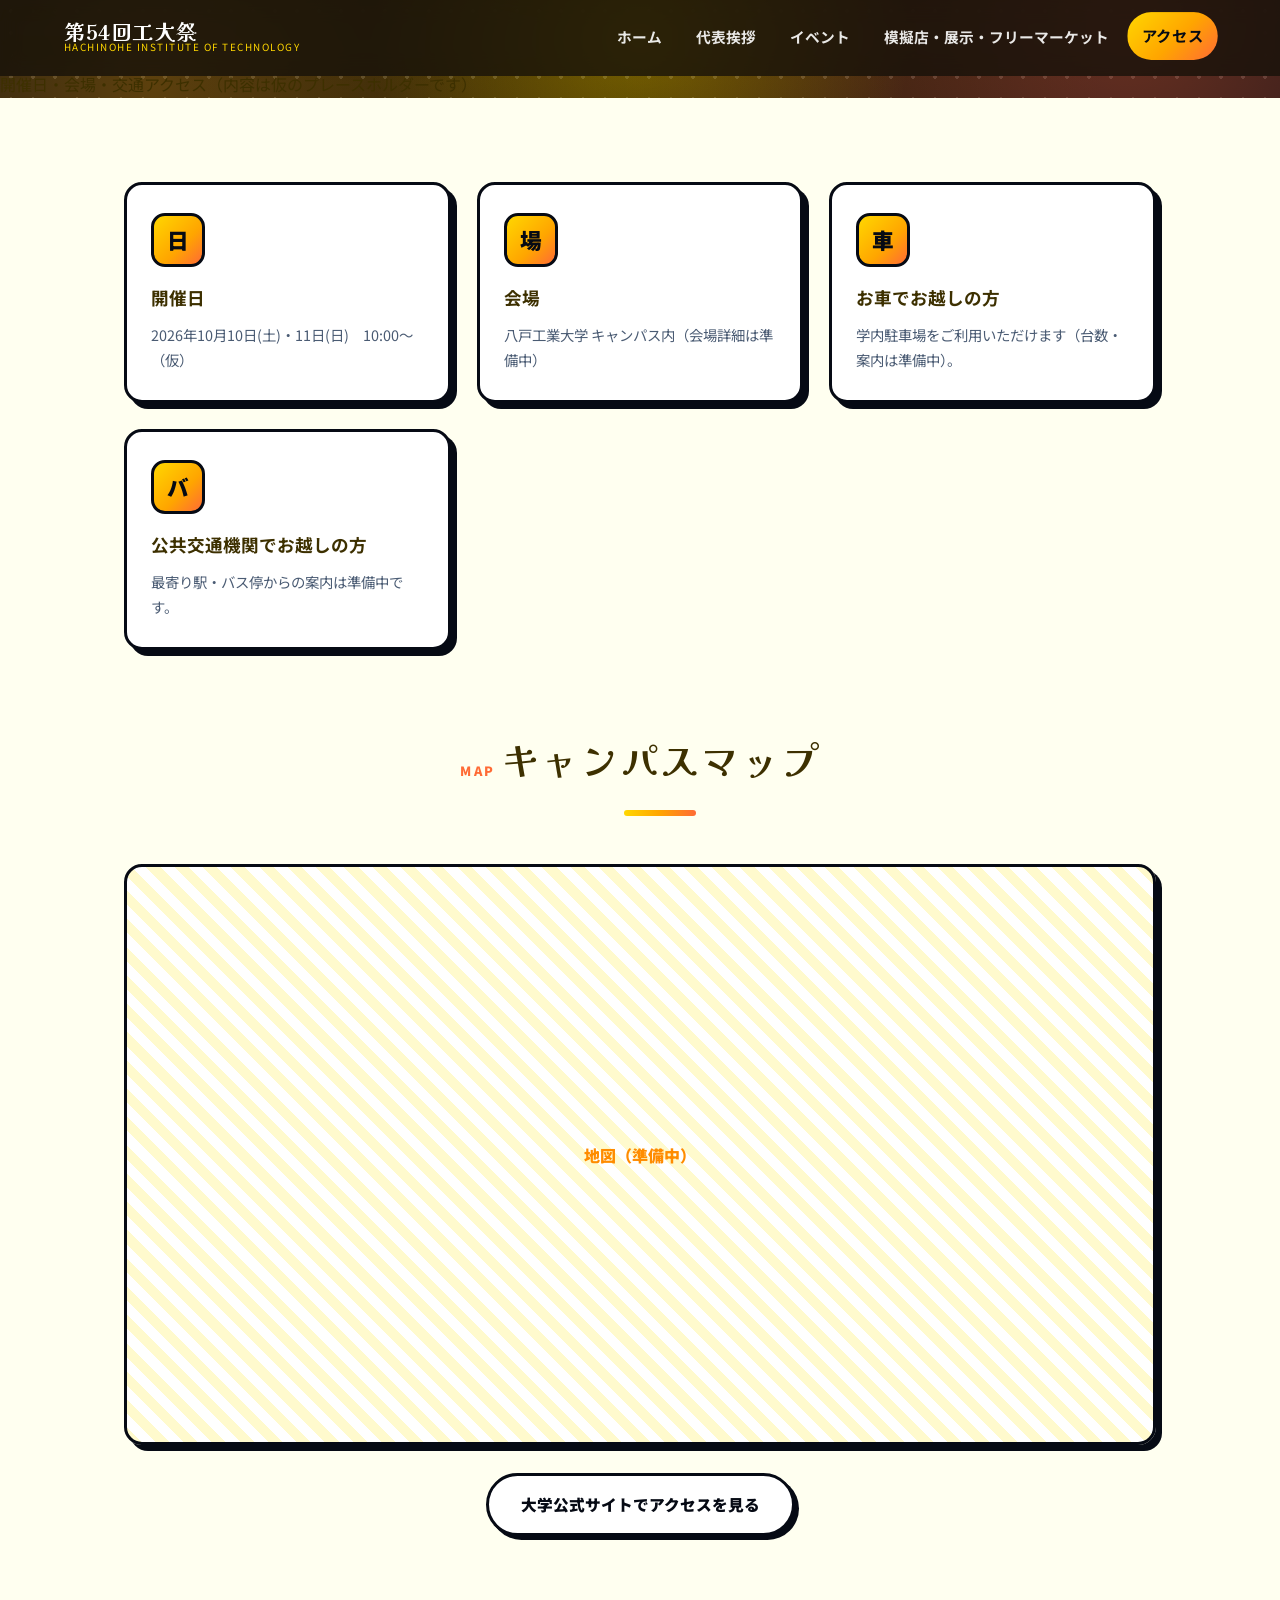
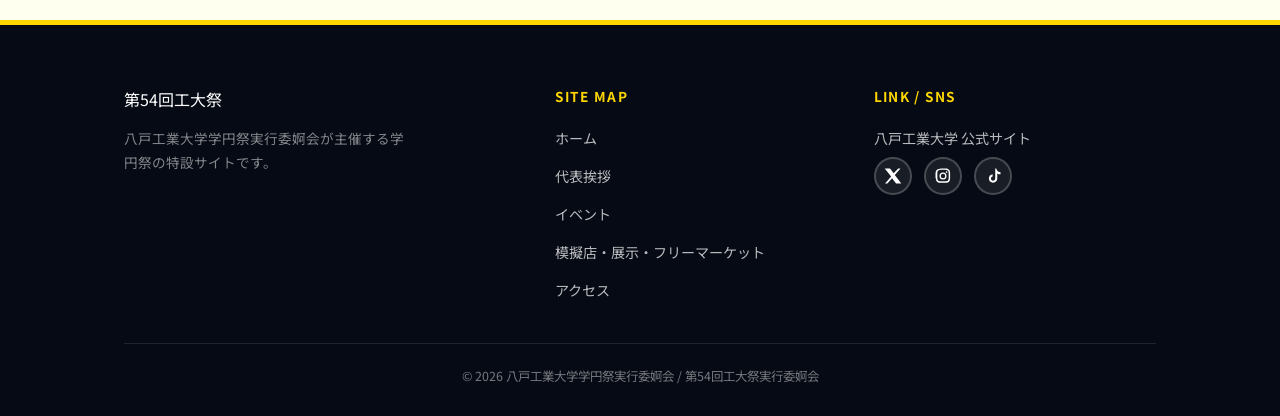
==== commit dc3c34ba: "サイト更新" ====
--- a/access.html
+++ b/access.html
@@ -19,7 +19,7 @@
         <li><a href="index.html">ホーム</a></li>
         <li><a href="greeting.html">代表挨拶</a></li>
         <li><a href="events.html">イベント</a></li>
-        <li><a href="exhibits.html">企画・展示・模擬店</a></li>
+        <li><a href="exhibits.html">模擬店・展示・フリーマーケット</a></li>
         <li><a href="access.html" class="active">アクセス</a></li>
       </ul>
     </nav>
@@ -39,9 +39,6 @@
 
 <section class="section">
   <div class="container">
-    <div class="placeholder-banner">
-      ※日程・会場・交通手段は試作用のプレースホルダーです。確定情報に差し替えてください。
-    </div>
 
     <div class="grid fade-in">
       <div class="card">
@@ -83,7 +80,7 @@
     <div class="footer-grid">
       <div class="footer-brand">
         <span class="logo-main">第54回工大祭</span>
-        <p>八戸工業大学学園祭実行委員会が主催する学園祭の特設サイトです（試作版）。</p>
+        <p>八戸工業大学学円祭実行委婀会が主催する学円祭の特設サイトです。</p>
       </div>
       <div class="footer-col">
         <h4>SITE MAP</h4>
@@ -91,7 +88,7 @@
           <li><a href="index.html">ホーム</a></li>
           <li><a href="greeting.html">代表挨拶</a></li>
           <li><a href="events.html">イベント</a></li>
-          <li><a href="exhibits.html">企画・展示・模擬店</a></li>
+          <li><a href="exhibits.html">模擬店・展示・フリーマーケット</a></li>
           <li><a href="access.html">アクセス</a></li>
         </ul>
       </div>
@@ -99,7 +96,7 @@
         <h4>LINK / SNS</h4>
         <ul>
           <li><a href="https://www.hi-tech.ac.jp/" target="_blank" rel="noopener">八戸工業大学 公式サイト</a></li>
-          <li><a href="#">安全対策・緊急対応 ※準備中</a></li>
+
         </ul>
         <div class="sns-row">
           <a href="#" aria-label="X"><svg viewBox="0 0 24 24"><path d="M18.9 2H22l-7.6 8.7L23 22h-6.9l-5.4-7-6.2 7H1.4l8.1-9.3L1 2h7l4.9 6.4L18.9 2z"/></svg></a>
@@ -109,7 +106,7 @@
       </div>
     </div>
     <div class="footer-bottom">
-      &copy; 2026 八戸工業大学学園祭実行委員会 / 第54回工大祭実行委員会（試作サイト）
+      &copy; 2026 八戸工業大学学円祭実行委婀会 / 第54回工大祭実行委婀会
     </div>
   </div>
 </footer>
--- a/css/style.css
+++ b/css/style.css
@@ -493,9 +493,11 @@
 
 /* ---------- Side Bomb ---------- */
 
-.bomb-widget {
+.bomb-widget,
+.bomb-trigger {
   position: fixed;
   top: 50%;
+  right: max(12px, calc(50% - 650px));
   z-index: 900;
   width: 92px;
   height: 92px;
@@ -523,17 +525,20 @@
   right: max(12px, calc(50% - 650px));
 }
 
-.bomb-widget:hover {
+.bomb-widget:hover,
+.bomb-trigger:hover {
   transform: translateY(-50%) scale(1.08) rotate(-4deg);
   box-shadow: 8px 8px 0 var(--c-black);
   background: var(--c-yellow);
 }
 
-.bomb-widget:active {
+.bomb-widget:active,
+.bomb-trigger:active {
   transform: translateY(-50%) scale(0.94);
 }
 
-.bomb-emoji {
+.bomb-emoji,
+.bomb-icon {
   display: block;
   font-size: 3.2rem;
   line-height: 1;
@@ -549,7 +554,8 @@
   color: var(--c-black);
 }
 
-.bomb-widget.bomb-shake {
+.bomb-widget.bomb-shake,
+.bomb-trigger.bomb-shake {
   animation: bombShake 0.55s ease-in-out;
 }
 
@@ -588,53 +594,162 @@
   align-items: center;
   justify-content: center;
   padding: 24px;
-  background: rgba(6,10,20,0.82);
-  backdrop-filter: blur(8px);
+  background: rgba(6,10,20,0.55);
+  backdrop-filter: blur(6px);
   opacity: 0;
   visibility: hidden;
   pointer-events: none;
   transition: opacity 0.25s ease, visibility 0.25s ease;
 }
 
-.countdown-overlay.show {
+.countdown-overlay.show,
+.countdown-overlay.active {
   opacity: 1;
   visibility: visible;
   pointer-events: auto;
 }
 
+.countdown-overlay::before,
+.countdown-overlay::after {
+  content: "";
+  position: absolute;
+  border-radius: 50%;
+  opacity: 0;
+  transform: scale(0.2);
+  pointer-events: none;
+}
+
+.countdown-overlay::before {
+  width: min(40vw, 320px);
+  height: min(40vw, 320px);
+  background: radial-gradient(circle, rgba(255,255,255,0.9) 0%, rgba(255,205,87,0.8) 18%, rgba(255,120,40,0.4) 38%, rgba(255,120,40,0) 72%);
+}
+
+.countdown-overlay::after {
+  width: min(58vw, 420px);
+  height: min(58vw, 420px);
+  border: 10px solid rgba(255, 220, 120, 0.7);
+  box-shadow: 0 0 30px rgba(255, 165, 0, 0.55);
+}
+
+.countdown-overlay.exploding::before,
+.countdown-overlay.exploding::after {
+  opacity: 1;
+  animation: explosionBurst 0.8s ease-out forwards;
+}
+
+@keyframes explosionBurst {
+
+  0% {
+    opacity: 0;
+    transform: scale(0.2);
+  }
+
+  25% {
+    opacity: 1;
+    transform: scale(0.8);
+  }
+
+  60% {
+    opacity: 1;
+    transform: scale(1.5);
+  }
+
+  100% {
+    opacity: 0;
+    transform: scale(2.2);
+  }
+
+}
+
 .countdown-content {
-  width: min(760px, 92vw);
-  min-height: 280px;
+  position: relative;
+  z-index: 1;
   display: flex;
   align-items: center;
   justify-content: center;
-  flex-direction: column;
   text-align: center;
-  padding: 40px;
-  background: var(--c-yellow-soft);
-  border: 5px solid var(--c-black);
-  border-radius: 28px;
-  box-shadow:
-    12px 12px 0 var(--c-black),
-    0 0 60px rgba(255,215,0,0.35);
-  transform: scale(0.8) rotate(-2deg);
+  width: auto;
+  min-height: 0;
+  padding: 0;
+  background: transparent;
+  border: none;
+  border-radius: 0;
+  box-shadow: none;
+  transform: none;
   transition: transform 0.3s ease;
 }
 
 .countdown-overlay.show .countdown-content {
-  transform: scale(1) rotate(0deg);
+  transform: none;
 }
 
 .countdown-number {
+  display: block;
   font-family: 'Kaisei Decol', serif;
   font-size: clamp(7rem, 20vw, 13rem);
   line-height: 0.9;
   font-weight: 900;
-  color: var(--c-red);
-  -webkit-text-stroke: 4px var(--c-black);
+  color: #fff5d4;
+  letter-spacing: 0.04em;
+  white-space: normal;
   text-shadow:
-    7px 7px 0 var(--c-black),
-    0 0 35px rgba(255,165,0,0.55);
+    0 0 24px rgba(255,220,120,0.9),
+    0 12px 32px rgba(0,0,0,0.35),
+    6px 6px 0 rgba(255,120,40,0.9);
+  opacity: 0;
+  transform: scale(0.5) translateY(18px);
+  animation: countReveal 0.7s cubic-bezier(.2, .8, .2, 1) forwards;
+}
+
+.countdown-overlay.exploding .countdown-number {
+  color: #ffef9a;
+  text-shadow:
+    0 0 24px rgba(255,230,100,0.9),
+    0 0 56px rgba(255,120,40,0.8);
+  animation: countBurst 0.8s ease-out forwards;
+}
+
+.countdown-overlay.result-visible .countdown-number {
+  animation: resultPop 0.9s cubic-bezier(.34,1.56,.64,1) both;
+}
+
+@keyframes countReveal {
+
+  0% {
+    opacity: 0;
+    transform: scale(0.5) translateY(18px);
+  }
+
+  100% {
+    opacity: 1;
+    transform: scale(1) translateY(0);
+  }
+
+}
+
+@keyframes countBurst {
+
+  0% {
+    opacity: 1;
+    transform: scale(1) rotate(0deg);
+  }
+
+  30% {
+    opacity: 1;
+    transform: scale(1.5) rotate(-8deg);
+  }
+
+  70% {
+    opacity: 0.8;
+    transform: scale(2.2) rotate(8deg);
+  }
+
+  100% {
+    opacity: 0;
+    transform: scale(3.5) rotate(12deg);
+  }
+
 }
 
 .countdown-result {
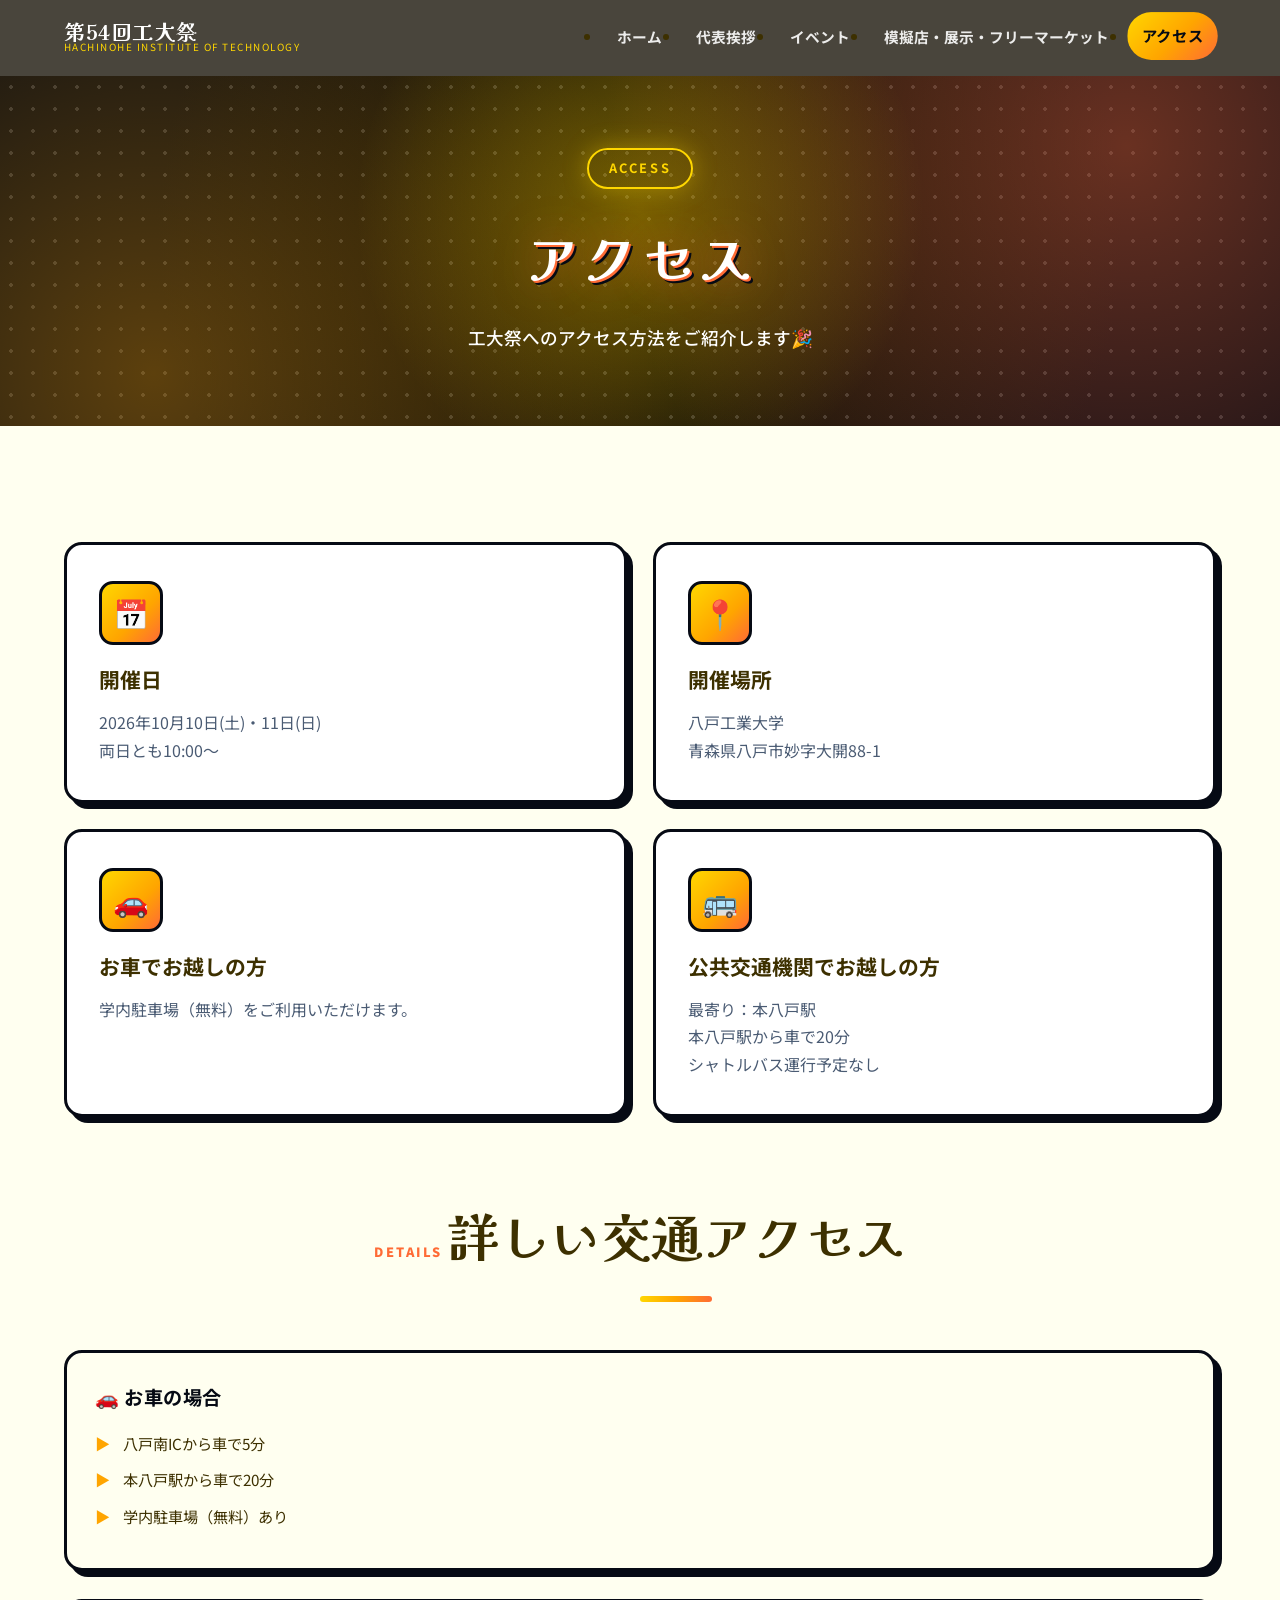
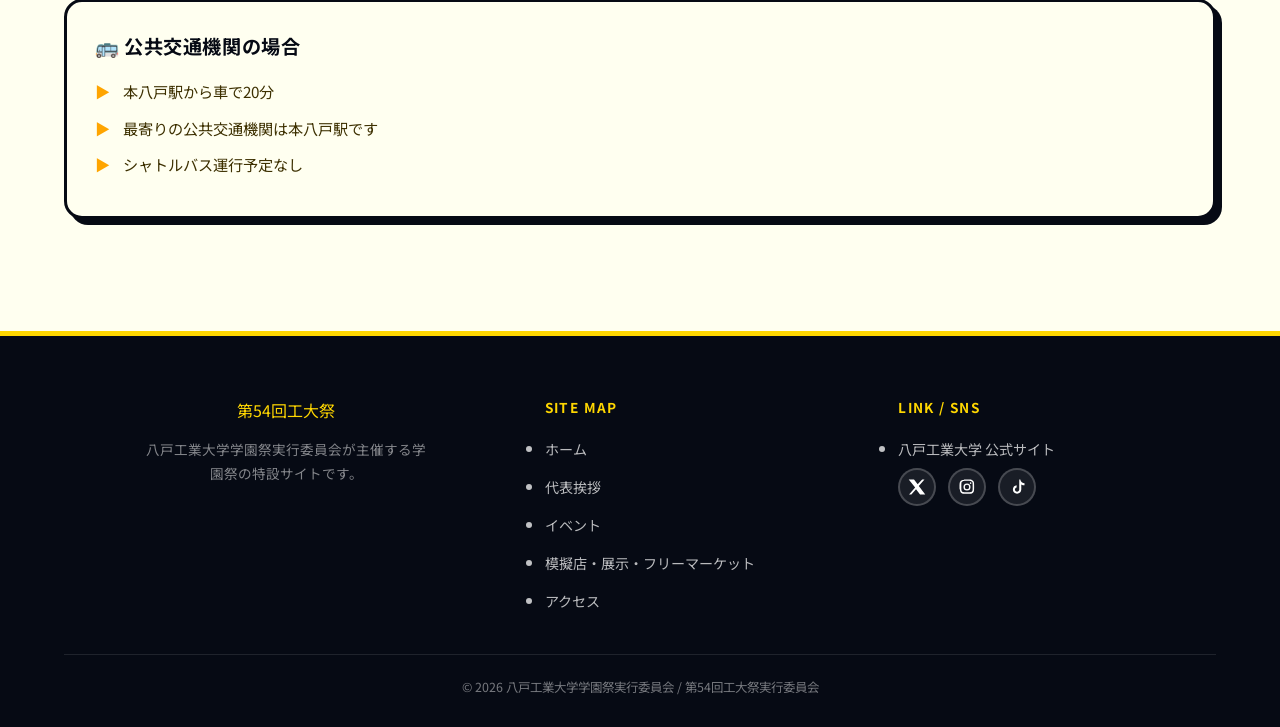
==== commit 13078a14: "サイト更新" ====
--- a/access.html
+++ b/access.html
@@ -33,45 +33,59 @@
   <div>
     <p class="page-hero-eyebrow">ACCESS</p>
     <h1>アクセス</h1>
-    <p>開催日・会場・交通アクセス（内容は仮のプレースホルダーです）</p>
+    <p>工大祭へのアクセス方法をご紹介します🎉</p>
   </div>
 </section>
 
 <section class="section">
   <div class="container">
 
-    <div class="grid fade-in">
+    <div class="grid access-grid fade-in">
       <div class="card">
-        <div class="card-icon">日</div>
+        <div class="card-icon">📅</div>
         <h3>開催日</h3>
-        <p>2026年10月10日(土)・11日(日)　10:00〜（仮）</p>
+        <p>2026年10月10日(土)・11日(日)<br>両日とも10:00～</p>
       </div>
       <div class="card">
-        <div class="card-icon">場</div>
-        <h3>会場</h3>
-        <p>八戸工業大学 キャンパス内（会場詳細は準備中）</p>
+        <div class="card-icon">📍</div>
+        <h3>開催場所</h3>
+        <p>八戸工業大学<br>青森県八戸市妙字大開88-1</p>
       </div>
-      <div class="card">
-        <div class="card-icon">車</div>
+      <a href="#traffic-access" class="card card-link">
+        <div class="card-icon">🚗</div>
         <h3>お車でお越しの方</h3>
-        <p>学内駐車場をご利用いただけます（台数・案内は準備中）。</p>
-      </div>
-      <div class="card">
-        <div class="card-icon">バ</div>
+        <p>学内駐車場（無料）をご利用いただけます。</p>
+      </a>
+      <a href="#traffic-access" class="card card-link">
+        <div class="card-icon">🚌</div>
         <h3>公共交通機関でお越しの方</h3>
-        <p>最寄り駅・バス停からの案内は準備中です。</p>
-      </div>
+        <p>最寄り：本八戸駅<br>本八戸駅から車で20分<br>シャトルバス運行予定なし</p>
+      </a>
     </div>
 
-    <div class="section-head fade-in" style="margin-top:64px;">
-      <span class="section-eyebrow">MAP</span>
-      <h2 class="section-title">キャンパスマップ</h2>
+    <div class="section-head fade-in" id="traffic-access" style="margin-top:64px;">
+      <span class="section-eyebrow">DETAILS</span>
+      <h2 class="section-title">詳しい交通アクセス</h2>
     </div>
-    <div class="map-placeholder fade-in">地図（準備中）</div>
+    
+    <div class="access-info fade-in">
+      <h3>🚗 お車の場合</h3>
+      <ul>
+        <li>八戸南ICから車で5分</li>
+        <li>本八戸駅から車で20分</li>
+        <li>学内駐車場（無料）あり</li>
+      </ul>
+    </div>
 
-    <div class="btn-row">
-      <a href="https://www.hi-tech.ac.jp/" class="btn outline" target="_blank" rel="noopener">大学公式サイトでアクセスを見る</a>
+    <div class="access-info fade-in">
+      <h3>🚌 公共交通機関の場合</h3>
+      <ul>
+        <li>本八戸駅から車で20分</li>
+        <li>最寄りの公共交通機関は本八戸駅です</li>
+        <li>シャトルバス運行予定なし</li>
+      </ul>
     </div>
+
   </div>
 </section>
 
@@ -80,7 +94,7 @@
     <div class="footer-grid">
       <div class="footer-brand">
         <span class="logo-main">第54回工大祭</span>
-        <p>八戸工業大学学円祭実行委婀会が主催する学円祭の特設サイトです。</p>
+        <p>八戸工業大学学園祭実行委員会が主催する学園祭の特設サイトです。</p>
       </div>
       <div class="footer-col">
         <h4>SITE MAP</h4>
@@ -106,7 +120,7 @@
       </div>
     </div>
     <div class="footer-bottom">
-      &copy; 2026 八戸工業大学学円祭実行委婀会 / 第54回工大祭実行委婀会
+      &copy; 2026 八戸工業大学学園祭実行委員会 / 第54回工大祭実行委員会
     </div>
   </div>
 </footer>
--- a/css/style.css
+++ b/css/style.css
@@ -47,19 +47,12 @@
   text-decoration: none;
 }
 
-ul {
-  list-style: none;
-}
-
 .container {
   width: 100%;
-  max-width: 1080px;
+  max-width: 1200px;
   margin: 0 auto;
   padding: 0 24px;
 }
-
-
-/* ---------- Header ---------- */
 
 .site-header {
   position: fixed;
@@ -180,7 +173,7 @@
   transform: translateY(-6px) rotate(-45deg);
 }
 
-@media (max-width: 880px) {
+@media (max-width: 1100px) {
 
   .nav-toggle {
     display: block;
@@ -220,6 +213,20 @@
     font-size: 1.05rem;
     border-radius: 12px;
   }
+
+  .access-grid {
+    grid-template-columns: 1fr;
+  }
+
+  .category-grid {
+    grid-template-columns: repeat(2, minmax(0, 1fr));
+  }
+}
+
+@media (max-width: 560px) {
+  .category-grid {
+    grid-template-columns: 1fr;
+  }
 }
 
 
@@ -234,6 +241,62 @@
     radial-gradient(circle, rgba(255,255,255,0.16) 1.6px, transparent 1.6px),
     radial-gradient(circle at 50% 45%, #2D2000 0%, var(--c-black) 72%);
   background-size: auto, auto, auto, 22px 22px, auto;
+  min-height: 350px;
+  display: flex;
+  align-items: center;
+  justify-content: center;
+  text-align: center;
+  color: #fff;
+  padding: 60px 24px;
+}
+
+.page-hero {
+  margin-top: var(--header-h);
+}
+
+.page-hero div {
+  max-width: 700px;
+}
+
+.page-hero p {
+  color: #fff;
+  font-size: 1.1rem;
+  font-weight: 500;
+}
+
+.page-hero .page-hero-eyebrow {
+  display: inline-block;
+  padding: 7px 20px;
+  border: 2px solid var(--c-yellow);
+  border-radius: 999px;
+  font-size: 0.8rem;
+  font-weight: 700;
+  letter-spacing: 0.2em;
+  color: var(--c-yellow);
+  margin-bottom: 18px;
+  box-shadow: 0 0 24px rgba(255,215,0,0.35);
+}
+
+.page-hero h1 {
+  font-family: 'Kaisei Decol', serif;
+  font-size: clamp(2rem, 5vw, 3.5rem);
+  font-weight: 700;
+  letter-spacing: 0.04em;
+  color: #fff;
+  text-shadow:
+    2px 2px 0 var(--c-red),
+    4px 4px 0 var(--c-black),
+    0 0 40px rgba(255,107,53,0.6);
+  margin-bottom: 18px;
+  white-space: nowrap;
+}
+
+.page-hero small {
+  display: block;
+  font-size: 0.9rem;
+  font-weight: 400;
+  color: rgba(255,255,255,0.95);
+  line-height: 1.7;
 }
 
 
@@ -247,20 +310,25 @@
   justify-content: center;
   text-align: center;
   overflow: hidden;
+  background-color: #2D2000;
+  background-image: url('../images/explosion-bg.jpg');
   background-size: cover;
-  background-position: center;
+  background-position: center center;
+  background-repeat: no-repeat;
   background-attachment: fixed;
 }
 
 .character-image {
   position: absolute;
-  left: 5%;
+  left: 12px;
   top: 50%;
-  transform: translateY(-50%);
+  transform: translateY(-50%) scale(1.15);
+  transform-origin: left center;
   z-index: 2;
-  width: 400px;
-  height: 500px;
+  width: 430px;
+  height: 620px;
   pointer-events: none;
+  filter: drop-shadow(8px 12px 20px rgba(0,0,0,0.4));
 }
 
 .character-image img {
@@ -272,59 +340,9 @@
 
 .hero::before,
 .hero::after {
-  content: "";
-  position: absolute;
-  border-radius: 50%;
-  filter: blur(4px);
-  opacity: 0.9;
-  animation: pulse 4s ease-in-out infinite;
-}
-
-.hero::before {
-  width: 760px;
-  height: 760px;
-  background: radial-gradient(circle, rgba(255,215,0,0.6), rgba(255,107,53,0.32) 45%, transparent 72%);
-  top: -200px;
-  left: 50%;
-  transform: translateX(-50%);
-}
-
-.hero::after {
-  width: 520px;
-  height: 520px;
-  background: radial-gradient(circle, rgba(255,165,0,0.65), transparent 70%);
-  bottom: -180px;
-  right: 6%;
-  animation-delay: 1.2s;
-}
-
-@keyframes pulse {
-
-  0%, 100% {
-    transform: scale(1) translateX(-50%);
-  }
-
-  50% {
-    transform: scale(1.15) translateX(-50%);
-  }
-
-}
-
-.hero::after {
-  animation-name: pulse2;
-}
-
-@keyframes pulse2 {
-
-  0%, 100% {
-    transform: scale(1);
-  }
-
-  50% {
-    transform: scale(1.2);
-  }
-
-}
+  display: none;
+}
+
 
 .burst-star {
   display: none;
@@ -371,46 +389,50 @@
   position: relative;
   z-index: 2;
   color: #fff;
-  padding: 0 24px;
+  text-align: center;
+  background: rgba(18, 12, 6, 0.78);
+  border-radius: 34px;
+  padding: 80px 88px;
+  max-width: 900px;
+  backdrop-filter: blur(14px);
+  border: 4px solid rgba(255, 215, 0, 0.4);
+  box-shadow: 0 22px 48px rgba(0,0,0,0.38), inset 0 0 32px rgba(0,0,0,0.3);
 }
 
 .hero-eyebrow {
   display: inline-block;
-  padding: 7px 20px;
+  padding: 8px 22px;
   border: 2px solid var(--c-yellow);
   border-radius: 999px;
-  font-size: 0.8rem;
+  font-size: 0.85rem;
   font-weight: 700;
   letter-spacing: 0.2em;
   color: var(--c-yellow);
   margin-bottom: 22px;
-  box-shadow: 0 0 24px rgba(255,215,0,0.35);
+  box-shadow: 0 0 32px rgba(255,215,0,0.5), inset 0 0 16px rgba(255,255,255,0.2);
+  background: rgba(45, 32, 0, 0.5);
 }
 
 .hero-title {
   font-family: 'Kaisei Decol', serif;
-  font-size: clamp(2.6rem, 7vw, 5rem);
+  font-size: clamp(2.5rem, 7vw, 4.2rem);
   font-weight: 700;
   letter-spacing: 0.04em;
   color: #fff;
-  text-shadow:
-    3px 3px 0 var(--c-red),
-    6px 6px 0 var(--c-black),
-    0 0 50px rgba(255,107,53,0.7);
+  margin-bottom: 12px;
+  text-shadow: 4px 4px 0 rgba(0,0,0,0.8);
 }
 
 .hero-theme-name {
-  margin-top: 26px;
+  margin-top: 16px;
+  margin-bottom: 12px;
   font-family: 'Kaisei Decol', serif;
-  font-size: clamp(3rem, 9vw, 6.4rem);
-  font-weight: 700;
-  letter-spacing: 0.08em;
+  font-size: clamp(4rem, 9vw, 7rem);
+  font-weight: 900;
+  letter-spacing: 0.12em;
   color: var(--c-yellow);
   -webkit-text-stroke: 3px var(--c-black);
-  text-shadow:
-    5px 5px 0 var(--c-red),
-    9px 9px 0 var(--c-black),
-    0 0 60px rgba(255,215,0,0.6);
+  text-shadow: 8px 8px 0 rgba(0,0,0,0.9);
   animation:
     bounceIn 1.1s cubic-bezier(.34,1.56,.64,1) both,
     wiggle 4.5s ease-in-out 1.2s infinite;
@@ -448,8 +470,9 @@
 }
 
 .hero-theme {
-  margin-top: 14px;
-  font-size: clamp(1.2rem, 3vw, 1.8rem);
+  margin-top: 0;
+  margin-bottom: 18px;
+  font-size: clamp(1.4rem, 3.4vw, 2rem);
   font-weight: 900;
   color: #fff;
   background: linear-gradient(90deg, var(--c-yellow), var(--c-orange), var(--c-pink));
@@ -457,37 +480,45 @@
   background-clip: text;
   -webkit-text-fill-color: transparent;
   -webkit-text-stroke: 2px var(--c-black);
-  text-shadow:
-    2px 2px 0 var(--c-black),
-    4px 4px 0 var(--c-black),
-    0 0 30px rgba(255,107,53,0.8);
-  filter: drop-shadow(3px 3px 0 var(--c-black));
+  text-shadow: 4px 4px 0 rgba(0,0,0,0.8);
+  filter: drop-shadow(2px 2px 0 rgba(0,0,0,0.6));
 }
 
 .hero-note {
-  margin-top: 14px;
-  font-size: 0.92rem;
-  color: rgba(255,255,255,0.75);
-  max-width: 560px;
+  margin-top: 18px;
+  margin-bottom: 28px;
+  font-size: 1.15rem;
+  color: #fff;
+  max-width: 660px;
   margin-inline: auto;
+  line-height: 1.8;
+  font-weight: 500;
+  text-shadow: 2px 2px 4px rgba(0,0,0,0.6);
 }
 
 .hero-date {
   margin-top: 34px;
-  display: inline-flex;
-  gap: 14px;
-  flex-wrap: wrap;
+  display: flex;
+  flex-direction: column;
+  gap: 12px;
   justify-content: center;
+  align-items: center;
+  width: 100%;
 }
 
 .hero-date span {
-  padding: 12px 22px;
-  border-radius: 999px;
-  background: rgba(255,255,255,0.1);
+  padding: 16px 28px;
+  border-radius: 12px;
+  background: rgba(45, 32, 0, 0.75);
   border: 2px solid var(--c-yellow);
-  font-size: 0.95rem;
+  font-size: 0.9rem;
   font-weight: 700;
   color: #fff;
+  box-shadow: 0 4px 12px rgba(0,0,0,0.4);
+  width: 100%;
+  max-width: 480px;
+  text-align: center;
+  line-height: 1.5;
 }
 
 
@@ -496,13 +527,12 @@
 .bomb-widget,
 .bomb-trigger {
   position: fixed;
-  top: 50%;
-  right: max(12px, calc(50% - 650px));
+  bottom: 40px;
+  right: 40px;
   z-index: 900;
-  width: 92px;
-  height: 92px;
-  transform: translateY(-50%);
-  border: 3px solid var(--c-black);
+  width: 140px;
+  height: 140px;
+  border: 4px solid var(--c-black);
   border-radius: 50%;
   background: var(--c-yellow-soft);
   box-shadow: var(--comic-shadow);
@@ -517,68 +547,130 @@
     background 0.2s ease;
 }
 
+@media (max-width: 768px) {
+  .bomb-widget,
+  .bomb-trigger {
+    display: none;
+  }
+}
+
 .bomb-left {
-  left: max(12px, calc(50% - 650px));
+  display: none;
 }
 
 .bomb-right {
-  right: max(12px, calc(50% - 650px));
+  display: block;
 }
 
 .bomb-widget:hover,
 .bomb-trigger:hover {
-  transform: translateY(-50%) scale(1.08) rotate(-4deg);
-  box-shadow: 8px 8px 0 var(--c-black);
+  transform: scale(1.08) rotate(-8deg);
+  box-shadow: 10px 10px 0 var(--c-black);
   background: var(--c-yellow);
 }
 
 .bomb-widget:active,
 .bomb-trigger:active {
-  transform: translateY(-50%) scale(0.94);
+  transform: scale(0.9) rotate(-4deg);
 }
 
 .bomb-emoji,
 .bomb-icon {
   display: block;
-  font-size: 3.2rem;
+  font-size: 4.4rem;
   line-height: 1;
   filter: drop-shadow(2px 3px 0 rgba(0,0,0,0.25));
 }
 
 .bomb-label {
   display: block;
-  margin-top: 4px;
-  font-size: 0.58rem;
+  margin-top: 6px;
+  font-size: 0.65rem;
   font-weight: 900;
   letter-spacing: 0.08em;
   color: var(--c-black);
 }
 
+.explosion-icon {
+  display: none;
+}
+
 .bomb-widget.bomb-shake,
 .bomb-trigger.bomb-shake {
-  animation: bombShake 0.55s ease-in-out;
+  animation: bombShake 0.8s ease-in-out;
+}
+
+.bomb-widget.bomb-shake .explosion-icon,
+.bomb-trigger.bomb-shake .explosion-icon {
+  animation: explosionBurst 0.8s ease-out;
+}
+
+@keyframes explosionBurst {
+  0% {
+    transform: scale(1);
+    opacity: 1;
+    filter: drop-shadow(2px 2px 3px rgba(0,0,0,0.4));
+  }
+  
+  40% {
+    transform: scale(1.3);
+    opacity: 1;
+    filter: drop-shadow(0 0 20px rgba(255,215,0,1)) drop-shadow(0 0 40px rgba(255,107,53,0.8));
+  }
+  
+  70% {
+    transform: scale(1.5);
+    opacity: 0.8;
+    filter: drop-shadow(0 0 30px rgba(255,215,0,0.8)) drop-shadow(0 0 60px rgba(255,107,53,0.6));
+  }
+  
+  100% {
+    transform: scale(1.6);
+    opacity: 0;
+    filter: drop-shadow(0 0 50px rgba(255,215,0,0)) drop-shadow(0 0 80px rgba(255,107,53,0));
+  }
 }
 
 @keyframes bombShake {
 
   0%, 100% {
-    transform: translateY(-50%) rotate(0deg);
+    transform: scale(1) rotate(0deg) translateY(0);
+  }
+
+  10% {
+    transform: scale(1.15) rotate(-20deg) translateY(-8px);
   }
 
   20% {
-    transform: translateY(-50%) rotate(-12deg) scale(1.05);
+    transform: scale(1.22) rotate(18deg) translateY(6px);
+  }
+
+  30% {
+    transform: scale(1.18) rotate(-16deg) translateY(-5px);
   }
 
   40% {
-    transform: translateY(-50%) rotate(12deg) scale(1.08);
+    transform: scale(1.25) rotate(22deg) translateY(8px);
+  }
+
+  50% {
+    transform: scale(1.2) rotate(-15deg) translateY(-4px);
   }
 
   60% {
-    transform: translateY(-50%) rotate(-9deg) scale(1.05);
+    transform: scale(1.18) rotate(14deg) translateY(5px);
+  }
+
+  70% {
+    transform: scale(1.12) rotate(-10deg) translateY(-3px);
   }
 
   80% {
-    transform: translateY(-50%) rotate(7deg) scale(1.03);
+    transform: scale(1.08) rotate(8deg) translateY(2px);
+  }
+
+  90% {
+    transform: scale(1.05) rotate(-4deg) translateY(-1px);
   }
 
 }
@@ -752,6 +844,43 @@
 
 }
 
+.countdown-explosion {
+  width: 180px;
+  height: 180px;
+  filter: drop-shadow(0 0 20px rgba(255,215,0,0.8)) drop-shadow(0 0 40px rgba(255,107,53,0.6));
+  animation: explosionBurst 0.9s ease-out forwards;
+}
+
+@keyframes explosionBurst {
+  0% {
+    opacity: 0;
+    transform: scale(0.3) rotate(0deg);
+  }
+  
+  20% {
+    opacity: 1;
+    transform: scale(1) rotate(-5deg);
+  }
+  
+  40% {
+    opacity: 1;
+    transform: scale(1.3) rotate(8deg);
+    filter: drop-shadow(0 0 30px rgba(255,215,0,1)) drop-shadow(0 0 60px rgba(255,107,53,0.8));
+  }
+  
+  70% {
+    opacity: 0.8;
+    transform: scale(1.8) rotate(-6deg);
+    filter: drop-shadow(0 0 50px rgba(255,215,0,0.8)) drop-shadow(0 0 80px rgba(255,107,53,0.6));
+  }
+  
+  100% {
+    opacity: 0;
+    transform: scale(2.5) rotate(15deg);
+    filter: drop-shadow(0 0 80px rgba(255,215,0,0.3)) drop-shadow(0 0 120px rgba(255,107,53,0.2));
+  }
+}
+
 .countdown-result {
   display: none;
   font-family: 'Kaisei Decol', serif;
@@ -812,7 +941,7 @@
 
 .section-title {
   font-family: 'Kaisei Decol', serif;
-  font-size: clamp(1.7rem, 4vw, 2.5rem);
+  font-size: clamp(2rem, 5vw, 3.2rem);
   margin-top: 10px;
   position: relative;
   display: inline-block;
@@ -829,11 +958,12 @@
 }
 
 .section-lead {
-  max-width: 680px;
+  max-width: 900px;
   margin: 16px auto 0;
   text-align: center;
   color: #4a5b73;
-  font-size: 0.95rem;
+  font-size: 1.1rem;
+  line-height: 1.8;
 }
 
 
@@ -842,26 +972,109 @@
 .grid {
   display: grid;
   gap: 26px;
-  grid-template-columns: repeat(auto-fit, minmax(240px, 1fr));
+  grid-template-columns: repeat(3, minmax(0, 1fr));
+  margin-top: 32px;
+}
+
+.access-grid {
+  grid-template-columns: repeat(2, minmax(240px, 1fr));
+}
+
+.category-grid {
+  display: grid;
+  gap: 24px;
+  grid-template-columns: repeat(4, minmax(0, 1fr));
+  margin-top: 24px;
 }
 
 .card {
   background: var(--c-white);
   border-radius: var(--radius);
-  padding: 28px 24px;
+  padding: 36px 32px;
   border: 3px solid var(--c-black);
   box-shadow: var(--comic-shadow);
   transition: transform 0.2s, box-shadow 0.2s;
 }
 
-.card:hover {
+.grid .card {
+  min-height: 240px;
+  display: flex;
+  flex-direction: column;
+  justify-content: flex-start;
+}
+
+.grid .card h3 {
+  font-size: 1.3rem;
+  margin-bottom: 12px;
+}
+
+.grid .card p {
+  font-size: 1rem;
+  line-height: 1.7;
+}
+
+.category-grid .card {
+  min-height: 180px;
+  display: flex;
+  flex-direction: column;
+  justify-content: center;
+  align-items: flex-start;
+}
+
+.food-card {
+  align-items: flex-start;
+  background: var(--c-white);
+}
+
+.food-card-image-frame {
+  width: 64px;
+  height: 64px;
+  margin-bottom: 16px;
+  background: linear-gradient(135deg, var(--c-yellow), var(--c-orange) 60%, var(--c-red));
+  border: 3px solid var(--c-black);
+  border-radius: 14px;
+  overflow: hidden;
+  display: flex;
+  align-items: center;
+  justify-content: center;
+}
+
+.food-card-image {
+  width: 100%;
+  height: 100%;
+  object-fit: contain;
+  mix-blend-mode: multiply;
+}
+
+.food-card-image--potato {
+  transform: scaleX(-1);
+}
+
+.food-card h3 {
+  align-self: stretch;
+  padding: 0;
+  background: transparent;
+  border: none;
+  border-radius: 0;
+  text-align: left;
+}
+
+.card-link {
+  display: block;
+  color: inherit;
+  text-decoration: none;
+  cursor: pointer;
+}
+
+.card:hover,
+.card-link:hover {
   transform: translate(-3px, -3px);
   box-shadow: 9px 9px 0 var(--c-black);
 }
 
 .card-icon {
-  width: 54px;
-  height: 54px;
+  width: 64px;
+  height: 64px;
   border-radius: 14px;
   display: flex;
   align-items: center;
@@ -869,7 +1082,7 @@
   background: linear-gradient(135deg, var(--c-yellow), var(--c-orange) 60%, var(--c-red));
   color: var(--c-black);
   font-weight: 900;
-  font-size: 1.35rem;
+  font-size: 1.8rem;
   margin-bottom: 16px;
   border: 3px solid var(--c-black);
 }
@@ -891,7 +1104,9 @@
 .guests-grid {
   display: grid;
   gap: 32px;
-  grid-template-columns: repeat(2, 1fr);
+  grid-template-columns: 1fr 1fr;
+  width: min(100%, 960px);
+  margin-inline: auto;
   margin-top: 32px;
 }
 
@@ -924,25 +1139,49 @@
   overflow: hidden;
 }
 
+.guest-card--full .guest-image {
+  aspect-ratio: 4 / 3;
+}
+
 .guest-image img {
   width: 100%;
   height: 100%;
   object-fit: contain;
 }
 
+.guest-card--full .guest-image img {
+  object-fit: cover;
+}
+
+.guest-card--pacchi .guest-image img {
+  object-position: center 28%;
+  transform: scale(1.08);
+}
+
+.guest-card--seagullman .guest-image {
+  aspect-ratio: 1;
+}
+
+.guest-card--seagullman .guest-image img {
+  object-fit: contain;
+  object-position: center bottom;
+  transform: scale(3);
+}
+
 .guest-card h3 {
-  font-size: 1.2rem;
+  font-size: 1.4rem;
   font-weight: 700;
-  padding: 16px 20px 8px;
+  padding: 20px 24px 12px;
   margin: 0;
 }
 
 .guest-card p {
-  font-size: 0.9rem;
+  font-size: 1rem;
   color: var(--c-red);
-  padding: 0 20px 20px;
+  padding: 0 24px 18px;
   margin: 0;
   font-weight: 600;
+  line-height: 1.6;
 }
 
 
@@ -1012,36 +1251,57 @@
 
 .table-wrap {
   overflow-x: auto;
+  margin-top: 32px;
 }
 
 table.tt {
   width: 100%;
   border-collapse: collapse;
-  background: var(--c-white);
+  background: #f9f5ed;
   border-radius: var(--radius);
   overflow: hidden;
-  border: 3px solid var(--c-black);
-  box-shadow: var(--comic-shadow);
+  border: 3px solid var(--c-orange);
+  box-shadow: 0 8px 24px rgba(0, 0, 0, 0.12);
   min-width: 560px;
 }
 
 table.tt th,
 table.tt td {
-  padding: 14px 16px;
+  padding: 18px 20px;
   text-align: left;
-  font-size: 0.9rem;
-  border-bottom: 1px solid rgba(0,0,0,0.08);
+  font-size: 1rem;
+  border-bottom: 2px solid rgba(0,0,0,0.15);
+  color: var(--c-black);
 }
 
 table.tt th {
-  background: var(--c-black);
-  color: var(--c-yellow);
-  font-weight: 700;
-  letter-spacing: 0.04em;
+  background: var(--c-orange);
+  color: var(--c-white);
+  font-weight: 900;
+  letter-spacing: 0.06em;
+  font-size: 1.1rem;
+  text-shadow: 1px 1px 0 rgba(0,0,0,0.2);
+}
+
+table.tt th:first-child {
+  min-width: 100px;
+  background: var(--c-orange);
 }
 
 table.tt tr:nth-child(even) td {
-  background: var(--c-yellow-soft);
+  background: #faf7f1;
+}
+
+table.tt tr:hover td {
+  background: rgba(255, 215, 0, 0.2);
+  transition: background 0.2s ease;
+}
+
+table.tt td:first-child {
+  font-weight: 600;
+  color: var(--c-black);
+  font-size: 1.05rem;
+  min-width: 90px;
 }
 
 table.tt tr:last-child td {
@@ -1088,15 +1348,21 @@
   display: flex;
   align-items: center;
   justify-content: center;
+  text-align: center;
+  padding: 18px;
   color: var(--c-black);
-  font-size: 2rem;
+  font-size: 1.2rem;
   font-weight: 900;
+  line-height: 1.25;
+  transform: translateX(2px);
 }
 
 
 /* ---------- Map placeholder ---------- */
 
 .map-placeholder {
+  width: min(100%, 760px);
+  margin-inline: auto;
   border-radius: var(--radius);
   aspect-ratio: 16/9;
   border: 3px solid var(--c-black);
@@ -1113,6 +1379,174 @@
   color: var(--c-orange-dark);
   font-weight: 900;
   box-shadow: var(--comic-shadow);
+}
+
+
+/* ---------- Access Info ---------- */
+
+.access-info {
+  background: var(--c-cream);
+  border: 3px solid var(--c-black);
+  border-radius: var(--radius);
+  padding: 28px;
+  margin-bottom: 28px;
+  box-shadow: var(--comic-shadow);
+}
+
+.access-info h3 {
+  font-size: 1.2rem;
+  color: var(--c-black);
+  margin-bottom: 16px;
+  font-weight: 700;
+  letter-spacing: 0.03em;
+}
+
+
+/* ---------- Calendar Widget ---------- */
+
+.calendar-widget {
+  position: absolute;
+  right: 5%;
+  top: 50%;
+  transform: translateY(-50%);
+  z-index: 3;
+  background: rgba(18, 12, 6, 0.9);
+  border: 3px solid rgba(255, 215, 0, 0.6);
+  border-radius: 16px;
+  padding: 32px;
+  width: 436px;
+  box-shadow: 0 12px 32px rgba(0, 0, 0, 0.5);
+  backdrop-filter: blur(10px);
+}
+
+.calendar-nav {
+  display: flex;
+  justify-content: space-between;
+  align-items: center;
+  margin-bottom: 20px;
+  padding-bottom: 15px;
+  border-bottom: 2px solid rgba(255, 215, 0, 0.4);
+}
+
+.calendar-nav button {
+  background: rgba(255, 215, 0, 0.2);
+  border: 2px solid rgba(255, 215, 0, 0.6);
+  color: var(--c-yellow);
+  font-size: 1.38rem;
+  width: 42px;
+  height: 42px;
+  border-radius: 8px;
+  cursor: pointer;
+  display: flex;
+  align-items: center;
+  justify-content: center;
+  transition: all 0.2s ease;
+}
+
+.calendar-nav button:hover {
+  background: rgba(255, 215, 0, 0.4);
+  transform: scale(1.1);
+}
+
+.calendar-month-year {
+  color: var(--c-yellow);
+  font-weight: 700;
+  font-size: 1.15rem;
+  letter-spacing: 0.05em;
+  text-align: center;
+  flex: 1;
+}
+
+.calendar-grid {
+  display: grid;
+  grid-template-columns: repeat(7, 1fr);
+  gap: 4px;
+  font-size: 1.04rem;
+}
+
+.calendar-day-header {
+  text-align: center;
+  color: var(--c-yellow);
+  font-weight: 700;
+  padding: 7px;
+  font-size: 0.98rem;
+}
+
+.calendar-day {
+  aspect-ratio: 1;
+  display: flex;
+  align-items: center;
+  justify-content: center;
+  border-radius: 8px;
+  color: rgba(255, 255, 255, 0.8);
+  font-size: 0.9rem;
+  cursor: default;
+  background: rgba(255, 255, 255, 0.05);
+  border: 1px solid rgba(255, 255, 255, 0.1);
+}
+
+.calendar-day.other-month {
+  color: rgba(255, 255, 255, 0.3);
+}
+
+.calendar-day.today {
+  background: rgba(255, 215, 0, 0.2);
+  border-color: var(--c-yellow);
+  color: var(--c-yellow);
+  font-weight: 600;
+}
+
+.calendar-day.event-day {
+  background: rgba(255, 107, 53, 0.6);
+  border-color: var(--c-red);
+  color: #fff;
+  font-weight: 700;
+  box-shadow: 0 0 12px rgba(255, 107, 53, 0.6);
+}
+
+@media (max-width: 1800px) {
+  .calendar-widget {
+    display: none;
+  }
+
+  .character-image {
+    left: 8px;
+    width: 420px;
+    height: 600px;
+  }
+
+  .hero-content {
+    width: min(760px, calc(100% - 48px));
+    padding: 56px 48px;
+  }
+}
+
+@media (max-width: 768px) {
+  .calendar-widget {
+    display: none;
+  }
+}
+
+.access-info ul {
+  list-style: none;
+  padding-left: 0;
+}
+
+.access-info li {
+  padding-left: 28px;
+  margin-bottom: 12px;
+  position: relative;
+  font-size: 0.95rem;
+  line-height: 1.6;
+  color: var(--c-text);
+}
+
+.access-info li:before {
+  content: "▶";
+  position: absolute;
+  left: 0;
+  color: var(--c-orange);
+  font-weight: 700;
 }
 
 
@@ -1153,11 +1587,16 @@
 }
 
 .footer-brand .logo-main {
-  color: #fff;
+  color: var(--c-yellow);
+}
+
+.footer-brand {
+  text-align: center;
 }
 
 .footer-brand p {
   margin-top: 14px;
+  margin-inline: auto;
   font-size: 0.85rem;
   color: rgba(255,255,255,0.5);
   max-width: 280px;
@@ -1283,10 +1722,9 @@
 @media (max-width: 900px) {
 
   .character-image {
-    left: -70px;
+    left: 4px;
     width: 300px;
     height: 400px;
-    opacity: 0.45;
   }
 
   .bomb-widget {
@@ -1317,13 +1755,14 @@
 
   .hero {
     background-attachment: scroll;
+    background-position: center center, center center;
+    background-size: cover, cover;
   }
 
   .character-image {
-    left: -100px;
+    left: 0;
     width: 260px;
     height: 350px;
-    opacity: 0.3;
   }
 
   .bomb-widget {
@@ -1353,4 +1792,168 @@
 
   .bomb-widget.bomb-shake {
     animation: bombShakeMobile;
-  }+  }
+
+  /* ---------- Mobile Improvements ---------- */
+  
+  .section-title {
+    font-size: clamp(1.4rem, 4vw, 2rem) !important;
+    margin-top: 8px;
+  }
+
+  .section-lead {
+    font-size: 1rem;
+    max-width: 100%;
+    line-height: 1.7;
+  }
+
+  .section-head {
+    margin-bottom: 24px;
+  }
+
+  .container {
+    padding: 0 16px;
+  }
+
+  .grid {
+    grid-template-columns: 1fr;
+    gap: 16px;
+    margin-top: 24px;
+  }
+
+  .grid .card {
+    min-height: auto;
+    padding: 24px 20px;
+  }
+
+  .grid .card h3 {
+    font-size: 1.15rem;
+    margin-bottom: 10px;
+  }
+
+  .grid .card p {
+    font-size: 0.95rem;
+  }
+
+  .guests-grid {
+    grid-template-columns: 1fr;
+    gap: 20px;
+    margin-top: 24px;
+  }
+
+  .guest-card h3 {
+    font-size: 1.2rem;
+    padding: 16px 18px 8px;
+  }
+
+  .guest-card p {
+    font-size: 0.9rem;
+    padding: 0 18px 12px;
+  }
+
+  .guest-image {
+    aspect-ratio: 1;
+  }
+
+  .guest-card--full .guest-image {
+    aspect-ratio: 1;
+  }
+
+  table.tt {
+    min-width: auto;
+    border: 3px solid var(--c-orange);
+  }
+
+  table.tt th,
+  table.tt td {
+    padding: 14px 12px;
+    font-size: 0.95rem;
+    border-bottom: 1px solid rgba(0,0,0,0.12);
+  }
+
+  table.tt th {
+    font-size: 1rem;
+  }
+
+  table.tt td:first-child {
+    min-width: 70px;
+    font-size: 1rem;
+  }
+
+  .category-grid {
+    grid-template-columns: repeat(2, 1fr);
+    gap: 16px;
+    margin-top: 20px;
+  }
+
+  .card {
+    padding: 20px 16px;
+  }
+
+  .card h3 {
+    font-size: 1rem;
+    margin-bottom: 6px;
+  }
+
+  .card p {
+    font-size: 0.85rem;
+  }
+
+  .card-icon {
+    font-size: 2.4rem;
+    margin-bottom: 8px;
+  }
+
+  .hero-content {
+    width: calc(100% - 24px);
+    padding: 32px 16px;
+  }
+
+  .hero-title {
+    font-size: clamp(2rem, 10vw, 3rem);
+  }
+
+  .hero-theme-name {
+    font-size: clamp(3rem, 18vw, 5rem);
+  }
+
+  .hero-theme {
+    font-size: clamp(1.05rem, 5vw, 1.5rem);
+  }
+
+  .hero-note {
+    font-size: 0.95rem;
+    line-height: 1.7;
+  }
+
+  .hero-date span {
+    padding: 12px 14px;
+    font-size: 0.78rem;
+  }
+
+  .page-hero h1 {
+    white-space: normal;
+  }
+
+  .btn {
+    padding: 14px 28px;
+    font-size: 1rem;
+  }
+
+  .quote-box {
+    padding: 28px 20px;
+  }
+
+  .access-info {
+    padding: 20px;
+  }
+
+  .access-info h3 {
+    font-size: 1.1rem;
+    margin-bottom: 12px;
+  }
+
+  .access-grid {
+    grid-template-columns: 1fr;
+  }
+}
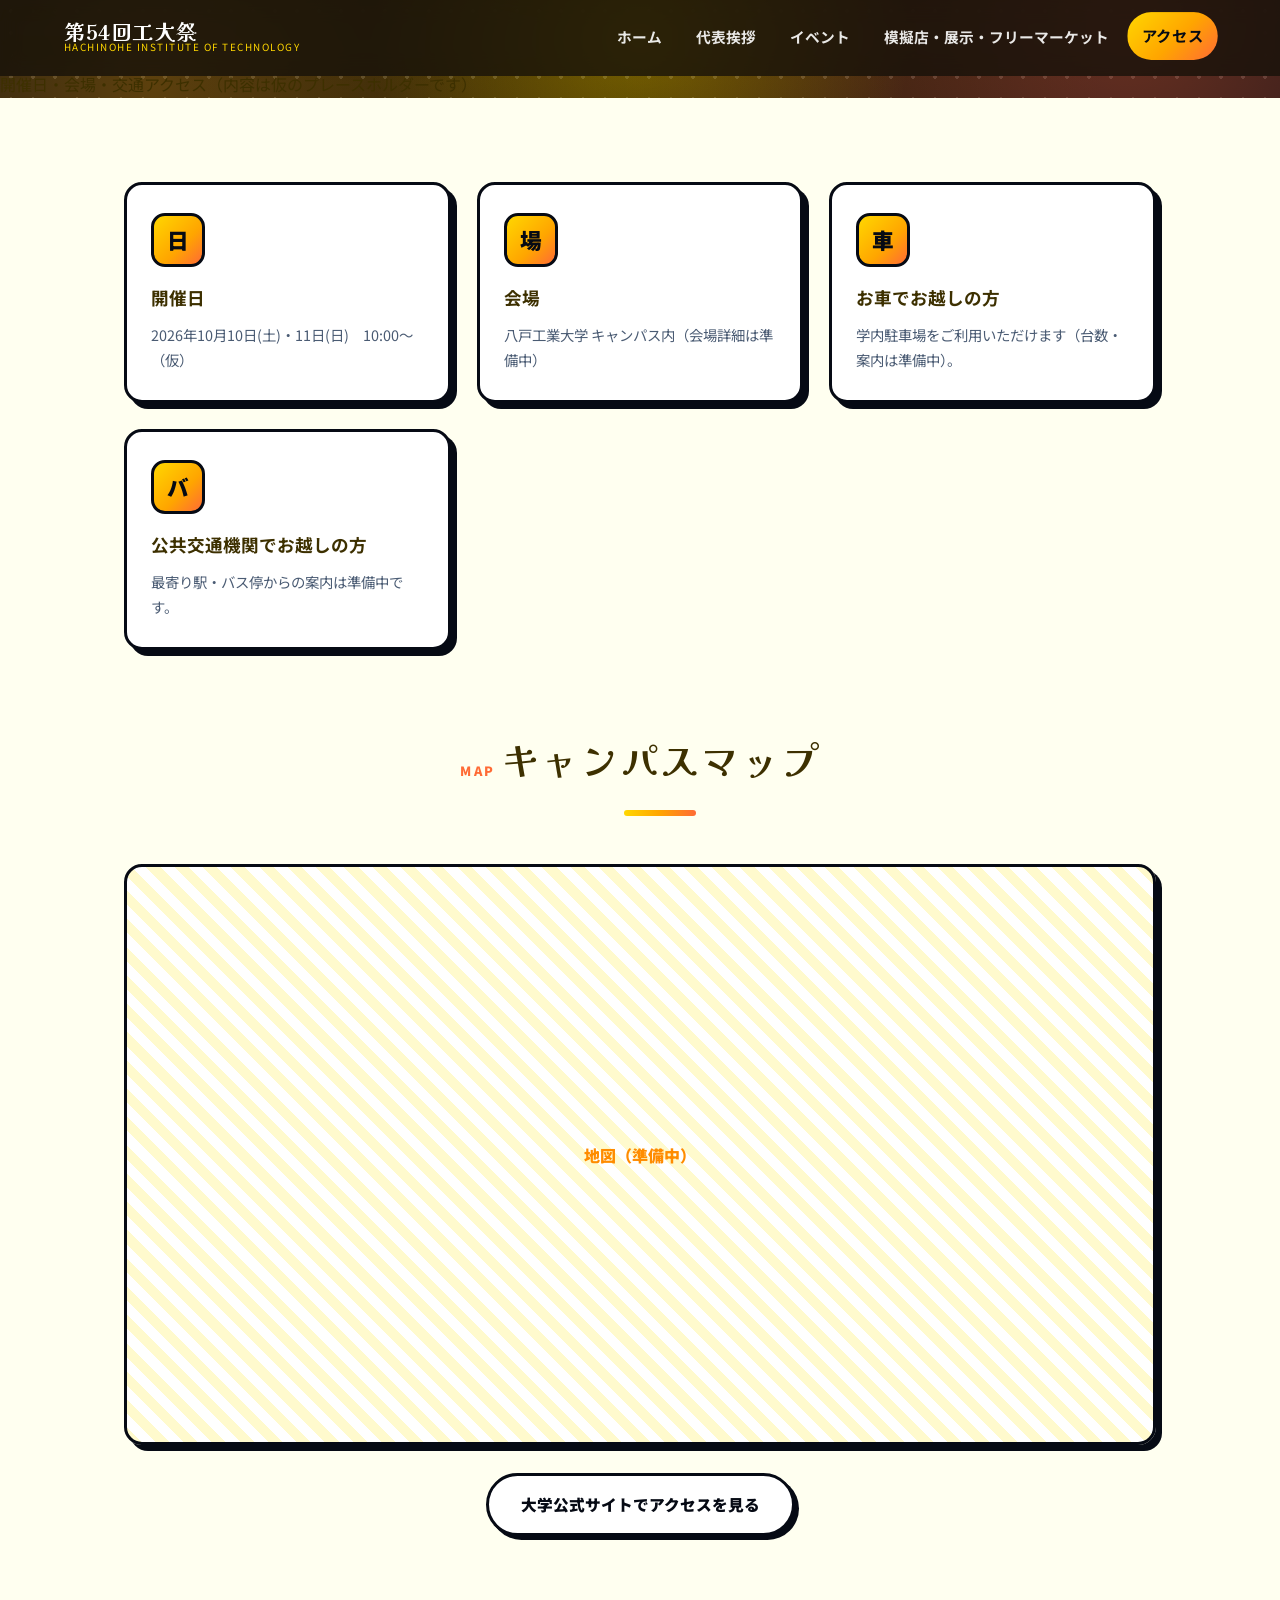
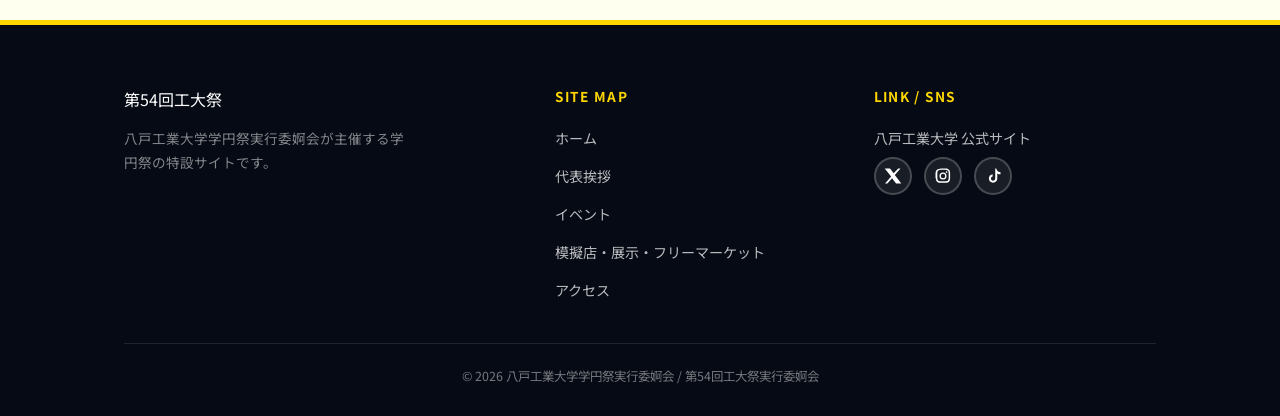
==== commit 50cc20d7: "サイト更新" ====
--- a/access.html
+++ b/access.html
@@ -33,59 +33,45 @@
   <div>
     <p class="page-hero-eyebrow">ACCESS</p>
     <h1>アクセス</h1>
-    <p>工大祭へのアクセス方法をご紹介します🎉</p>
+    <p>開催日・会場・交通アクセス（内容は仮のプレースホルダーです）</p>
   </div>
 </section>
 
 <section class="section">
   <div class="container">
 
-    <div class="grid access-grid fade-in">
+    <div class="grid fade-in">
       <div class="card">
-        <div class="card-icon">📅</div>
+        <div class="card-icon">日</div>
         <h3>開催日</h3>
-        <p>2026年10月10日(土)・11日(日)<br>両日とも10:00～</p>
+        <p>2026年10月10日(土)・11日(日)　10:00〜（仮）</p>
       </div>
       <div class="card">
-        <div class="card-icon">📍</div>
-        <h3>開催場所</h3>
-        <p>八戸工業大学<br>青森県八戸市妙字大開88-1</p>
+        <div class="card-icon">場</div>
+        <h3>会場</h3>
+        <p>八戸工業大学 キャンパス内（会場詳細は準備中）</p>
       </div>
-      <a href="#traffic-access" class="card card-link">
-        <div class="card-icon">🚗</div>
+      <div class="card">
+        <div class="card-icon">車</div>
         <h3>お車でお越しの方</h3>
-        <p>学内駐車場（無料）をご利用いただけます。</p>
-      </a>
-      <a href="#traffic-access" class="card card-link">
-        <div class="card-icon">🚌</div>
+        <p>学内駐車場をご利用いただけます（台数・案内は準備中）。</p>
+      </div>
+      <div class="card">
+        <div class="card-icon">バ</div>
         <h3>公共交通機関でお越しの方</h3>
-        <p>最寄り：本八戸駅<br>本八戸駅から車で20分<br>シャトルバス運行予定なし</p>
-      </a>
+        <p>最寄り駅・バス停からの案内は準備中です。</p>
+      </div>
     </div>
 
-    <div class="section-head fade-in" id="traffic-access" style="margin-top:64px;">
-      <span class="section-eyebrow">DETAILS</span>
-      <h2 class="section-title">詳しい交通アクセス</h2>
+    <div class="section-head fade-in" style="margin-top:64px;">
+      <span class="section-eyebrow">MAP</span>
+      <h2 class="section-title">キャンパスマップ</h2>
     </div>
-    
-    <div class="access-info fade-in">
-      <h3>🚗 お車の場合</h3>
-      <ul>
-        <li>八戸南ICから車で5分</li>
-        <li>本八戸駅から車で20分</li>
-        <li>学内駐車場（無料）あり</li>
-      </ul>
+    <div class="map-placeholder fade-in">地図（準備中）</div>
+
+    <div class="btn-row">
+      <a href="https://www.hi-tech.ac.jp/" class="btn outline" target="_blank" rel="noopener">大学公式サイトでアクセスを見る</a>
     </div>
-
-    <div class="access-info fade-in">
-      <h3>🚌 公共交通機関の場合</h3>
-      <ul>
-        <li>本八戸駅から車で20分</li>
-        <li>最寄りの公共交通機関は本八戸駅です</li>
-        <li>シャトルバス運行予定なし</li>
-      </ul>
-    </div>
-
   </div>
 </section>
 
@@ -94,7 +80,7 @@
     <div class="footer-grid">
       <div class="footer-brand">
         <span class="logo-main">第54回工大祭</span>
-        <p>八戸工業大学学園祭実行委員会が主催する学園祭の特設サイトです。</p>
+        <p>八戸工業大学学円祭実行委婀会が主催する学円祭の特設サイトです。</p>
       </div>
       <div class="footer-col">
         <h4>SITE MAP</h4>
@@ -120,7 +106,7 @@
       </div>
     </div>
     <div class="footer-bottom">
-      &copy; 2026 八戸工業大学学園祭実行委員会 / 第54回工大祭実行委員会
+      &copy; 2026 八戸工業大学学円祭実行委婀会 / 第54回工大祭実行委婀会
     </div>
   </div>
 </footer>
--- a/css/style.css
+++ b/css/style.css
@@ -47,12 +47,19 @@
   text-decoration: none;
 }
 
+ul {
+  list-style: none;
+}
+
 .container {
   width: 100%;
-  max-width: 1200px;
+  max-width: 1080px;
   margin: 0 auto;
   padding: 0 24px;
 }
+
+
+/* ---------- Header ---------- */
 
 .site-header {
   position: fixed;
@@ -173,7 +180,7 @@
   transform: translateY(-6px) rotate(-45deg);
 }
 
-@media (max-width: 1100px) {
+@media (max-width: 880px) {
 
   .nav-toggle {
     display: block;
@@ -213,20 +220,6 @@
     font-size: 1.05rem;
     border-radius: 12px;
   }
-
-  .access-grid {
-    grid-template-columns: 1fr;
-  }
-
-  .category-grid {
-    grid-template-columns: repeat(2, minmax(0, 1fr));
-  }
-}
-
-@media (max-width: 560px) {
-  .category-grid {
-    grid-template-columns: 1fr;
-  }
 }
 
 
@@ -241,62 +234,6 @@
     radial-gradient(circle, rgba(255,255,255,0.16) 1.6px, transparent 1.6px),
     radial-gradient(circle at 50% 45%, #2D2000 0%, var(--c-black) 72%);
   background-size: auto, auto, auto, 22px 22px, auto;
-  min-height: 350px;
-  display: flex;
-  align-items: center;
-  justify-content: center;
-  text-align: center;
-  color: #fff;
-  padding: 60px 24px;
-}
-
-.page-hero {
-  margin-top: var(--header-h);
-}
-
-.page-hero div {
-  max-width: 700px;
-}
-
-.page-hero p {
-  color: #fff;
-  font-size: 1.1rem;
-  font-weight: 500;
-}
-
-.page-hero .page-hero-eyebrow {
-  display: inline-block;
-  padding: 7px 20px;
-  border: 2px solid var(--c-yellow);
-  border-radius: 999px;
-  font-size: 0.8rem;
-  font-weight: 700;
-  letter-spacing: 0.2em;
-  color: var(--c-yellow);
-  margin-bottom: 18px;
-  box-shadow: 0 0 24px rgba(255,215,0,0.35);
-}
-
-.page-hero h1 {
-  font-family: 'Kaisei Decol', serif;
-  font-size: clamp(2rem, 5vw, 3.5rem);
-  font-weight: 700;
-  letter-spacing: 0.04em;
-  color: #fff;
-  text-shadow:
-    2px 2px 0 var(--c-red),
-    4px 4px 0 var(--c-black),
-    0 0 40px rgba(255,107,53,0.6);
-  margin-bottom: 18px;
-  white-space: nowrap;
-}
-
-.page-hero small {
-  display: block;
-  font-size: 0.9rem;
-  font-weight: 400;
-  color: rgba(255,255,255,0.95);
-  line-height: 1.7;
 }
 
 
@@ -310,25 +247,20 @@
   justify-content: center;
   text-align: center;
   overflow: hidden;
-  background-color: #2D2000;
-  background-image: url('../images/explosion-bg.jpg');
   background-size: cover;
-  background-position: center center;
-  background-repeat: no-repeat;
+  background-position: center;
   background-attachment: fixed;
 }
 
 .character-image {
   position: absolute;
-  left: 12px;
+  left: 5%;
   top: 50%;
-  transform: translateY(-50%) scale(1.15);
-  transform-origin: left center;
+  transform: translateY(-50%);
   z-index: 2;
-  width: 430px;
-  height: 620px;
+  width: 400px;
+  height: 500px;
   pointer-events: none;
-  filter: drop-shadow(8px 12px 20px rgba(0,0,0,0.4));
 }
 
 .character-image img {
@@ -340,9 +272,59 @@
 
 .hero::before,
 .hero::after {
-  display: none;
-}
-
+  content: "";
+  position: absolute;
+  border-radius: 50%;
+  filter: blur(4px);
+  opacity: 0.9;
+  animation: pulse 4s ease-in-out infinite;
+}
+
+.hero::before {
+  width: 760px;
+  height: 760px;
+  background: radial-gradient(circle, rgba(255,215,0,0.6), rgba(255,107,53,0.32) 45%, transparent 72%);
+  top: -200px;
+  left: 50%;
+  transform: translateX(-50%);
+}
+
+.hero::after {
+  width: 520px;
+  height: 520px;
+  background: radial-gradient(circle, rgba(255,165,0,0.65), transparent 70%);
+  bottom: -180px;
+  right: 6%;
+  animation-delay: 1.2s;
+}
+
+@keyframes pulse {
+
+  0%, 100% {
+    transform: scale(1) translateX(-50%);
+  }
+
+  50% {
+    transform: scale(1.15) translateX(-50%);
+  }
+
+}
+
+.hero::after {
+  animation-name: pulse2;
+}
+
+@keyframes pulse2 {
+
+  0%, 100% {
+    transform: scale(1);
+  }
+
+  50% {
+    transform: scale(1.2);
+  }
+
+}
 
 .burst-star {
   display: none;
@@ -389,50 +371,46 @@
   position: relative;
   z-index: 2;
   color: #fff;
-  text-align: center;
-  background: rgba(18, 12, 6, 0.78);
-  border-radius: 34px;
-  padding: 80px 88px;
-  max-width: 900px;
-  backdrop-filter: blur(14px);
-  border: 4px solid rgba(255, 215, 0, 0.4);
-  box-shadow: 0 22px 48px rgba(0,0,0,0.38), inset 0 0 32px rgba(0,0,0,0.3);
+  padding: 0 24px;
 }
 
 .hero-eyebrow {
   display: inline-block;
-  padding: 8px 22px;
+  padding: 7px 20px;
   border: 2px solid var(--c-yellow);
   border-radius: 999px;
-  font-size: 0.85rem;
+  font-size: 0.8rem;
   font-weight: 700;
   letter-spacing: 0.2em;
   color: var(--c-yellow);
   margin-bottom: 22px;
-  box-shadow: 0 0 32px rgba(255,215,0,0.5), inset 0 0 16px rgba(255,255,255,0.2);
-  background: rgba(45, 32, 0, 0.5);
+  box-shadow: 0 0 24px rgba(255,215,0,0.35);
 }
 
 .hero-title {
   font-family: 'Kaisei Decol', serif;
-  font-size: clamp(2.5rem, 7vw, 4.2rem);
+  font-size: clamp(2.6rem, 7vw, 5rem);
   font-weight: 700;
   letter-spacing: 0.04em;
   color: #fff;
-  margin-bottom: 12px;
-  text-shadow: 4px 4px 0 rgba(0,0,0,0.8);
+  text-shadow:
+    3px 3px 0 var(--c-red),
+    6px 6px 0 var(--c-black),
+    0 0 50px rgba(255,107,53,0.7);
 }
 
 .hero-theme-name {
-  margin-top: 16px;
-  margin-bottom: 12px;
+  margin-top: 26px;
   font-family: 'Kaisei Decol', serif;
-  font-size: clamp(4rem, 9vw, 7rem);
-  font-weight: 900;
-  letter-spacing: 0.12em;
+  font-size: clamp(3rem, 9vw, 6.4rem);
+  font-weight: 700;
+  letter-spacing: 0.08em;
   color: var(--c-yellow);
   -webkit-text-stroke: 3px var(--c-black);
-  text-shadow: 8px 8px 0 rgba(0,0,0,0.9);
+  text-shadow:
+    5px 5px 0 var(--c-red),
+    9px 9px 0 var(--c-black),
+    0 0 60px rgba(255,215,0,0.6);
   animation:
     bounceIn 1.1s cubic-bezier(.34,1.56,.64,1) both,
     wiggle 4.5s ease-in-out 1.2s infinite;
@@ -470,9 +448,8 @@
 }
 
 .hero-theme {
-  margin-top: 0;
-  margin-bottom: 18px;
-  font-size: clamp(1.4rem, 3.4vw, 2rem);
+  margin-top: 14px;
+  font-size: clamp(1.2rem, 3vw, 1.8rem);
   font-weight: 900;
   color: #fff;
   background: linear-gradient(90deg, var(--c-yellow), var(--c-orange), var(--c-pink));
@@ -480,45 +457,37 @@
   background-clip: text;
   -webkit-text-fill-color: transparent;
   -webkit-text-stroke: 2px var(--c-black);
-  text-shadow: 4px 4px 0 rgba(0,0,0,0.8);
-  filter: drop-shadow(2px 2px 0 rgba(0,0,0,0.6));
+  text-shadow:
+    2px 2px 0 var(--c-black),
+    4px 4px 0 var(--c-black),
+    0 0 30px rgba(255,107,53,0.8);
+  filter: drop-shadow(3px 3px 0 var(--c-black));
 }
 
 .hero-note {
-  margin-top: 18px;
-  margin-bottom: 28px;
-  font-size: 1.15rem;
-  color: #fff;
-  max-width: 660px;
+  margin-top: 14px;
+  font-size: 0.92rem;
+  color: rgba(255,255,255,0.75);
+  max-width: 560px;
   margin-inline: auto;
-  line-height: 1.8;
-  font-weight: 500;
-  text-shadow: 2px 2px 4px rgba(0,0,0,0.6);
 }
 
 .hero-date {
   margin-top: 34px;
-  display: flex;
-  flex-direction: column;
-  gap: 12px;
+  display: inline-flex;
+  gap: 14px;
+  flex-wrap: wrap;
   justify-content: center;
-  align-items: center;
-  width: 100%;
 }
 
 .hero-date span {
-  padding: 16px 28px;
-  border-radius: 12px;
-  background: rgba(45, 32, 0, 0.75);
+  padding: 12px 22px;
+  border-radius: 999px;
+  background: rgba(255,255,255,0.1);
   border: 2px solid var(--c-yellow);
-  font-size: 0.9rem;
+  font-size: 0.95rem;
   font-weight: 700;
   color: #fff;
-  box-shadow: 0 4px 12px rgba(0,0,0,0.4);
-  width: 100%;
-  max-width: 480px;
-  text-align: center;
-  line-height: 1.5;
 }
 
 
@@ -527,12 +496,13 @@
 .bomb-widget,
 .bomb-trigger {
   position: fixed;
-  bottom: 40px;
-  right: 40px;
+  top: 50%;
+  right: max(12px, calc(50% - 650px));
   z-index: 900;
-  width: 140px;
-  height: 140px;
-  border: 4px solid var(--c-black);
+  width: 92px;
+  height: 92px;
+  transform: translateY(-50%);
+  border: 3px solid var(--c-black);
   border-radius: 50%;
   background: var(--c-yellow-soft);
   box-shadow: var(--comic-shadow);
@@ -547,130 +517,68 @@
     background 0.2s ease;
 }
 
-@media (max-width: 768px) {
-  .bomb-widget,
-  .bomb-trigger {
-    display: none;
-  }
-}
-
 .bomb-left {
-  display: none;
+  left: max(12px, calc(50% - 650px));
 }
 
 .bomb-right {
-  display: block;
+  right: max(12px, calc(50% - 650px));
 }
 
 .bomb-widget:hover,
 .bomb-trigger:hover {
-  transform: scale(1.08) rotate(-8deg);
-  box-shadow: 10px 10px 0 var(--c-black);
+  transform: translateY(-50%) scale(1.08) rotate(-4deg);
+  box-shadow: 8px 8px 0 var(--c-black);
   background: var(--c-yellow);
 }
 
 .bomb-widget:active,
 .bomb-trigger:active {
-  transform: scale(0.9) rotate(-4deg);
+  transform: translateY(-50%) scale(0.94);
 }
 
 .bomb-emoji,
 .bomb-icon {
   display: block;
-  font-size: 4.4rem;
+  font-size: 3.2rem;
   line-height: 1;
   filter: drop-shadow(2px 3px 0 rgba(0,0,0,0.25));
 }
 
 .bomb-label {
   display: block;
-  margin-top: 6px;
-  font-size: 0.65rem;
+  margin-top: 4px;
+  font-size: 0.58rem;
   font-weight: 900;
   letter-spacing: 0.08em;
   color: var(--c-black);
 }
 
-.explosion-icon {
-  display: none;
-}
-
 .bomb-widget.bomb-shake,
 .bomb-trigger.bomb-shake {
-  animation: bombShake 0.8s ease-in-out;
-}
-
-.bomb-widget.bomb-shake .explosion-icon,
-.bomb-trigger.bomb-shake .explosion-icon {
-  animation: explosionBurst 0.8s ease-out;
-}
-
-@keyframes explosionBurst {
-  0% {
-    transform: scale(1);
-    opacity: 1;
-    filter: drop-shadow(2px 2px 3px rgba(0,0,0,0.4));
-  }
-  
+  animation: bombShake 0.55s ease-in-out;
+}
+
+@keyframes bombShake {
+
+  0%, 100% {
+    transform: translateY(-50%) rotate(0deg);
+  }
+
+  20% {
+    transform: translateY(-50%) rotate(-12deg) scale(1.05);
+  }
+
   40% {
-    transform: scale(1.3);
-    opacity: 1;
-    filter: drop-shadow(0 0 20px rgba(255,215,0,1)) drop-shadow(0 0 40px rgba(255,107,53,0.8));
-  }
-  
-  70% {
-    transform: scale(1.5);
-    opacity: 0.8;
-    filter: drop-shadow(0 0 30px rgba(255,215,0,0.8)) drop-shadow(0 0 60px rgba(255,107,53,0.6));
-  }
-  
-  100% {
-    transform: scale(1.6);
-    opacity: 0;
-    filter: drop-shadow(0 0 50px rgba(255,215,0,0)) drop-shadow(0 0 80px rgba(255,107,53,0));
-  }
-}
-
-@keyframes bombShake {
-
-  0%, 100% {
-    transform: scale(1) rotate(0deg) translateY(0);
-  }
-
-  10% {
-    transform: scale(1.15) rotate(-20deg) translateY(-8px);
-  }
-
-  20% {
-    transform: scale(1.22) rotate(18deg) translateY(6px);
-  }
-
-  30% {
-    transform: scale(1.18) rotate(-16deg) translateY(-5px);
-  }
-
-  40% {
-    transform: scale(1.25) rotate(22deg) translateY(8px);
-  }
-
-  50% {
-    transform: scale(1.2) rotate(-15deg) translateY(-4px);
+    transform: translateY(-50%) rotate(12deg) scale(1.08);
   }
 
   60% {
-    transform: scale(1.18) rotate(14deg) translateY(5px);
-  }
-
-  70% {
-    transform: scale(1.12) rotate(-10deg) translateY(-3px);
+    transform: translateY(-50%) rotate(-9deg) scale(1.05);
   }
 
   80% {
-    transform: scale(1.08) rotate(8deg) translateY(2px);
-  }
-
-  90% {
-    transform: scale(1.05) rotate(-4deg) translateY(-1px);
+    transform: translateY(-50%) rotate(7deg) scale(1.03);
   }
 
 }
@@ -844,43 +752,6 @@
 
 }
 
-.countdown-explosion {
-  width: 180px;
-  height: 180px;
-  filter: drop-shadow(0 0 20px rgba(255,215,0,0.8)) drop-shadow(0 0 40px rgba(255,107,53,0.6));
-  animation: explosionBurst 0.9s ease-out forwards;
-}
-
-@keyframes explosionBurst {
-  0% {
-    opacity: 0;
-    transform: scale(0.3) rotate(0deg);
-  }
-  
-  20% {
-    opacity: 1;
-    transform: scale(1) rotate(-5deg);
-  }
-  
-  40% {
-    opacity: 1;
-    transform: scale(1.3) rotate(8deg);
-    filter: drop-shadow(0 0 30px rgba(255,215,0,1)) drop-shadow(0 0 60px rgba(255,107,53,0.8));
-  }
-  
-  70% {
-    opacity: 0.8;
-    transform: scale(1.8) rotate(-6deg);
-    filter: drop-shadow(0 0 50px rgba(255,215,0,0.8)) drop-shadow(0 0 80px rgba(255,107,53,0.6));
-  }
-  
-  100% {
-    opacity: 0;
-    transform: scale(2.5) rotate(15deg);
-    filter: drop-shadow(0 0 80px rgba(255,215,0,0.3)) drop-shadow(0 0 120px rgba(255,107,53,0.2));
-  }
-}
-
 .countdown-result {
   display: none;
   font-family: 'Kaisei Decol', serif;
@@ -941,7 +812,7 @@
 
 .section-title {
   font-family: 'Kaisei Decol', serif;
-  font-size: clamp(2rem, 5vw, 3.2rem);
+  font-size: clamp(1.7rem, 4vw, 2.5rem);
   margin-top: 10px;
   position: relative;
   display: inline-block;
@@ -958,12 +829,11 @@
 }
 
 .section-lead {
-  max-width: 900px;
+  max-width: 680px;
   margin: 16px auto 0;
   text-align: center;
   color: #4a5b73;
-  font-size: 1.1rem;
-  line-height: 1.8;
+  font-size: 0.95rem;
 }
 
 
@@ -972,109 +842,26 @@
 .grid {
   display: grid;
   gap: 26px;
-  grid-template-columns: repeat(3, minmax(0, 1fr));
-  margin-top: 32px;
-}
-
-.access-grid {
-  grid-template-columns: repeat(2, minmax(240px, 1fr));
-}
-
-.category-grid {
-  display: grid;
-  gap: 24px;
-  grid-template-columns: repeat(4, minmax(0, 1fr));
-  margin-top: 24px;
+  grid-template-columns: repeat(auto-fit, minmax(240px, 1fr));
 }
 
 .card {
   background: var(--c-white);
   border-radius: var(--radius);
-  padding: 36px 32px;
+  padding: 28px 24px;
   border: 3px solid var(--c-black);
   box-shadow: var(--comic-shadow);
   transition: transform 0.2s, box-shadow 0.2s;
 }
 
-.grid .card {
-  min-height: 240px;
-  display: flex;
-  flex-direction: column;
-  justify-content: flex-start;
-}
-
-.grid .card h3 {
-  font-size: 1.3rem;
-  margin-bottom: 12px;
-}
-
-.grid .card p {
-  font-size: 1rem;
-  line-height: 1.7;
-}
-
-.category-grid .card {
-  min-height: 180px;
-  display: flex;
-  flex-direction: column;
-  justify-content: center;
-  align-items: flex-start;
-}
-
-.food-card {
-  align-items: flex-start;
-  background: var(--c-white);
-}
-
-.food-card-image-frame {
-  width: 64px;
-  height: 64px;
-  margin-bottom: 16px;
-  background: linear-gradient(135deg, var(--c-yellow), var(--c-orange) 60%, var(--c-red));
-  border: 3px solid var(--c-black);
-  border-radius: 14px;
-  overflow: hidden;
-  display: flex;
-  align-items: center;
-  justify-content: center;
-}
-
-.food-card-image {
-  width: 100%;
-  height: 100%;
-  object-fit: contain;
-  mix-blend-mode: multiply;
-}
-
-.food-card-image--potato {
-  transform: scaleX(-1);
-}
-
-.food-card h3 {
-  align-self: stretch;
-  padding: 0;
-  background: transparent;
-  border: none;
-  border-radius: 0;
-  text-align: left;
-}
-
-.card-link {
-  display: block;
-  color: inherit;
-  text-decoration: none;
-  cursor: pointer;
-}
-
-.card:hover,
-.card-link:hover {
+.card:hover {
   transform: translate(-3px, -3px);
   box-shadow: 9px 9px 0 var(--c-black);
 }
 
 .card-icon {
-  width: 64px;
-  height: 64px;
+  width: 54px;
+  height: 54px;
   border-radius: 14px;
   display: flex;
   align-items: center;
@@ -1082,7 +869,7 @@
   background: linear-gradient(135deg, var(--c-yellow), var(--c-orange) 60%, var(--c-red));
   color: var(--c-black);
   font-weight: 900;
-  font-size: 1.8rem;
+  font-size: 1.35rem;
   margin-bottom: 16px;
   border: 3px solid var(--c-black);
 }
@@ -1104,9 +891,7 @@
 .guests-grid {
   display: grid;
   gap: 32px;
-  grid-template-columns: 1fr 1fr;
-  width: min(100%, 960px);
-  margin-inline: auto;
+  grid-template-columns: repeat(2, 1fr);
   margin-top: 32px;
 }
 
@@ -1139,49 +924,25 @@
   overflow: hidden;
 }
 
-.guest-card--full .guest-image {
-  aspect-ratio: 4 / 3;
-}
-
 .guest-image img {
   width: 100%;
   height: 100%;
   object-fit: contain;
 }
 
-.guest-card--full .guest-image img {
-  object-fit: cover;
-}
-
-.guest-card--pacchi .guest-image img {
-  object-position: center 28%;
-  transform: scale(1.08);
-}
-
-.guest-card--seagullman .guest-image {
-  aspect-ratio: 1;
-}
-
-.guest-card--seagullman .guest-image img {
-  object-fit: contain;
-  object-position: center bottom;
-  transform: scale(3);
-}
-
 .guest-card h3 {
-  font-size: 1.4rem;
+  font-size: 1.2rem;
   font-weight: 700;
-  padding: 20px 24px 12px;
+  padding: 16px 20px 8px;
   margin: 0;
 }
 
 .guest-card p {
-  font-size: 1rem;
+  font-size: 0.9rem;
   color: var(--c-red);
-  padding: 0 24px 18px;
+  padding: 0 20px 20px;
   margin: 0;
   font-weight: 600;
-  line-height: 1.6;
 }
 
 
@@ -1251,57 +1012,36 @@
 
 .table-wrap {
   overflow-x: auto;
-  margin-top: 32px;
 }
 
 table.tt {
   width: 100%;
   border-collapse: collapse;
-  background: #f9f5ed;
+  background: var(--c-white);
   border-radius: var(--radius);
   overflow: hidden;
-  border: 3px solid var(--c-orange);
-  box-shadow: 0 8px 24px rgba(0, 0, 0, 0.12);
+  border: 3px solid var(--c-black);
+  box-shadow: var(--comic-shadow);
   min-width: 560px;
 }
 
 table.tt th,
 table.tt td {
-  padding: 18px 20px;
+  padding: 14px 16px;
   text-align: left;
-  font-size: 1rem;
-  border-bottom: 2px solid rgba(0,0,0,0.15);
-  color: var(--c-black);
+  font-size: 0.9rem;
+  border-bottom: 1px solid rgba(0,0,0,0.08);
 }
 
 table.tt th {
-  background: var(--c-orange);
-  color: var(--c-white);
-  font-weight: 900;
-  letter-spacing: 0.06em;
-  font-size: 1.1rem;
-  text-shadow: 1px 1px 0 rgba(0,0,0,0.2);
-}
-
-table.tt th:first-child {
-  min-width: 100px;
-  background: var(--c-orange);
+  background: var(--c-black);
+  color: var(--c-yellow);
+  font-weight: 700;
+  letter-spacing: 0.04em;
 }
 
 table.tt tr:nth-child(even) td {
-  background: #faf7f1;
-}
-
-table.tt tr:hover td {
-  background: rgba(255, 215, 0, 0.2);
-  transition: background 0.2s ease;
-}
-
-table.tt td:first-child {
-  font-weight: 600;
-  color: var(--c-black);
-  font-size: 1.05rem;
-  min-width: 90px;
+  background: var(--c-yellow-soft);
 }
 
 table.tt tr:last-child td {
@@ -1348,21 +1088,15 @@
   display: flex;
   align-items: center;
   justify-content: center;
-  text-align: center;
-  padding: 18px;
   color: var(--c-black);
-  font-size: 1.2rem;
+  font-size: 2rem;
   font-weight: 900;
-  line-height: 1.25;
-  transform: translateX(2px);
 }
 
 
 /* ---------- Map placeholder ---------- */
 
 .map-placeholder {
-  width: min(100%, 760px);
-  margin-inline: auto;
   border-radius: var(--radius);
   aspect-ratio: 16/9;
   border: 3px solid var(--c-black);
@@ -1379,174 +1113,6 @@
   color: var(--c-orange-dark);
   font-weight: 900;
   box-shadow: var(--comic-shadow);
-}
-
-
-/* ---------- Access Info ---------- */
-
-.access-info {
-  background: var(--c-cream);
-  border: 3px solid var(--c-black);
-  border-radius: var(--radius);
-  padding: 28px;
-  margin-bottom: 28px;
-  box-shadow: var(--comic-shadow);
-}
-
-.access-info h3 {
-  font-size: 1.2rem;
-  color: var(--c-black);
-  margin-bottom: 16px;
-  font-weight: 700;
-  letter-spacing: 0.03em;
-}
-
-
-/* ---------- Calendar Widget ---------- */
-
-.calendar-widget {
-  position: absolute;
-  right: 5%;
-  top: 50%;
-  transform: translateY(-50%);
-  z-index: 3;
-  background: rgba(18, 12, 6, 0.9);
-  border: 3px solid rgba(255, 215, 0, 0.6);
-  border-radius: 16px;
-  padding: 32px;
-  width: 436px;
-  box-shadow: 0 12px 32px rgba(0, 0, 0, 0.5);
-  backdrop-filter: blur(10px);
-}
-
-.calendar-nav {
-  display: flex;
-  justify-content: space-between;
-  align-items: center;
-  margin-bottom: 20px;
-  padding-bottom: 15px;
-  border-bottom: 2px solid rgba(255, 215, 0, 0.4);
-}
-
-.calendar-nav button {
-  background: rgba(255, 215, 0, 0.2);
-  border: 2px solid rgba(255, 215, 0, 0.6);
-  color: var(--c-yellow);
-  font-size: 1.38rem;
-  width: 42px;
-  height: 42px;
-  border-radius: 8px;
-  cursor: pointer;
-  display: flex;
-  align-items: center;
-  justify-content: center;
-  transition: all 0.2s ease;
-}
-
-.calendar-nav button:hover {
-  background: rgba(255, 215, 0, 0.4);
-  transform: scale(1.1);
-}
-
-.calendar-month-year {
-  color: var(--c-yellow);
-  font-weight: 700;
-  font-size: 1.15rem;
-  letter-spacing: 0.05em;
-  text-align: center;
-  flex: 1;
-}
-
-.calendar-grid {
-  display: grid;
-  grid-template-columns: repeat(7, 1fr);
-  gap: 4px;
-  font-size: 1.04rem;
-}
-
-.calendar-day-header {
-  text-align: center;
-  color: var(--c-yellow);
-  font-weight: 700;
-  padding: 7px;
-  font-size: 0.98rem;
-}
-
-.calendar-day {
-  aspect-ratio: 1;
-  display: flex;
-  align-items: center;
-  justify-content: center;
-  border-radius: 8px;
-  color: rgba(255, 255, 255, 0.8);
-  font-size: 0.9rem;
-  cursor: default;
-  background: rgba(255, 255, 255, 0.05);
-  border: 1px solid rgba(255, 255, 255, 0.1);
-}
-
-.calendar-day.other-month {
-  color: rgba(255, 255, 255, 0.3);
-}
-
-.calendar-day.today {
-  background: rgba(255, 215, 0, 0.2);
-  border-color: var(--c-yellow);
-  color: var(--c-yellow);
-  font-weight: 600;
-}
-
-.calendar-day.event-day {
-  background: rgba(255, 107, 53, 0.6);
-  border-color: var(--c-red);
-  color: #fff;
-  font-weight: 700;
-  box-shadow: 0 0 12px rgba(255, 107, 53, 0.6);
-}
-
-@media (max-width: 1800px) {
-  .calendar-widget {
-    display: none;
-  }
-
-  .character-image {
-    left: 8px;
-    width: 420px;
-    height: 600px;
-  }
-
-  .hero-content {
-    width: min(760px, calc(100% - 48px));
-    padding: 56px 48px;
-  }
-}
-
-@media (max-width: 768px) {
-  .calendar-widget {
-    display: none;
-  }
-}
-
-.access-info ul {
-  list-style: none;
-  padding-left: 0;
-}
-
-.access-info li {
-  padding-left: 28px;
-  margin-bottom: 12px;
-  position: relative;
-  font-size: 0.95rem;
-  line-height: 1.6;
-  color: var(--c-text);
-}
-
-.access-info li:before {
-  content: "▶";
-  position: absolute;
-  left: 0;
-  color: var(--c-orange);
-  font-weight: 700;
 }
 
 
@@ -1587,16 +1153,11 @@
 }
 
 .footer-brand .logo-main {
-  color: var(--c-yellow);
-}
-
-.footer-brand {
-  text-align: center;
+  color: #fff;
 }
 
 .footer-brand p {
   margin-top: 14px;
-  margin-inline: auto;
   font-size: 0.85rem;
   color: rgba(255,255,255,0.5);
   max-width: 280px;
@@ -1722,9 +1283,10 @@
 @media (max-width: 900px) {
 
   .character-image {
-    left: 4px;
+    left: -70px;
     width: 300px;
     height: 400px;
+    opacity: 0.45;
   }
 
   .bomb-widget {
@@ -1755,14 +1317,13 @@
 
   .hero {
     background-attachment: scroll;
-    background-position: center center, center center;
-    background-size: cover, cover;
   }
 
   .character-image {
-    left: 0;
+    left: -100px;
     width: 260px;
     height: 350px;
+    opacity: 0.3;
   }
 
   .bomb-widget {
@@ -1792,168 +1353,4 @@
 
   .bomb-widget.bomb-shake {
     animation: bombShakeMobile;
-  }
-
-  /* ---------- Mobile Improvements ---------- */
-  
-  .section-title {
-    font-size: clamp(1.4rem, 4vw, 2rem) !important;
-    margin-top: 8px;
-  }
-
-  .section-lead {
-    font-size: 1rem;
-    max-width: 100%;
-    line-height: 1.7;
-  }
-
-  .section-head {
-    margin-bottom: 24px;
-  }
-
-  .container {
-    padding: 0 16px;
-  }
-
-  .grid {
-    grid-template-columns: 1fr;
-    gap: 16px;
-    margin-top: 24px;
-  }
-
-  .grid .card {
-    min-height: auto;
-    padding: 24px 20px;
-  }
-
-  .grid .card h3 {
-    font-size: 1.15rem;
-    margin-bottom: 10px;
-  }
-
-  .grid .card p {
-    font-size: 0.95rem;
-  }
-
-  .guests-grid {
-    grid-template-columns: 1fr;
-    gap: 20px;
-    margin-top: 24px;
-  }
-
-  .guest-card h3 {
-    font-size: 1.2rem;
-    padding: 16px 18px 8px;
-  }
-
-  .guest-card p {
-    font-size: 0.9rem;
-    padding: 0 18px 12px;
-  }
-
-  .guest-image {
-    aspect-ratio: 1;
-  }
-
-  .guest-card--full .guest-image {
-    aspect-ratio: 1;
-  }
-
-  table.tt {
-    min-width: auto;
-    border: 3px solid var(--c-orange);
-  }
-
-  table.tt th,
-  table.tt td {
-    padding: 14px 12px;
-    font-size: 0.95rem;
-    border-bottom: 1px solid rgba(0,0,0,0.12);
-  }
-
-  table.tt th {
-    font-size: 1rem;
-  }
-
-  table.tt td:first-child {
-    min-width: 70px;
-    font-size: 1rem;
-  }
-
-  .category-grid {
-    grid-template-columns: repeat(2, 1fr);
-    gap: 16px;
-    margin-top: 20px;
-  }
-
-  .card {
-    padding: 20px 16px;
-  }
-
-  .card h3 {
-    font-size: 1rem;
-    margin-bottom: 6px;
-  }
-
-  .card p {
-    font-size: 0.85rem;
-  }
-
-  .card-icon {
-    font-size: 2.4rem;
-    margin-bottom: 8px;
-  }
-
-  .hero-content {
-    width: calc(100% - 24px);
-    padding: 32px 16px;
-  }
-
-  .hero-title {
-    font-size: clamp(2rem, 10vw, 3rem);
-  }
-
-  .hero-theme-name {
-    font-size: clamp(3rem, 18vw, 5rem);
-  }
-
-  .hero-theme {
-    font-size: clamp(1.05rem, 5vw, 1.5rem);
-  }
-
-  .hero-note {
-    font-size: 0.95rem;
-    line-height: 1.7;
-  }
-
-  .hero-date span {
-    padding: 12px 14px;
-    font-size: 0.78rem;
-  }
-
-  .page-hero h1 {
-    white-space: normal;
-  }
-
-  .btn {
-    padding: 14px 28px;
-    font-size: 1rem;
-  }
-
-  .quote-box {
-    padding: 28px 20px;
-  }
-
-  .access-info {
-    padding: 20px;
-  }
-
-  .access-info h3 {
-    font-size: 1.1rem;
-    margin-bottom: 12px;
-  }
-
-  .access-grid {
-    grid-template-columns: 1fr;
-  }
-}+  }
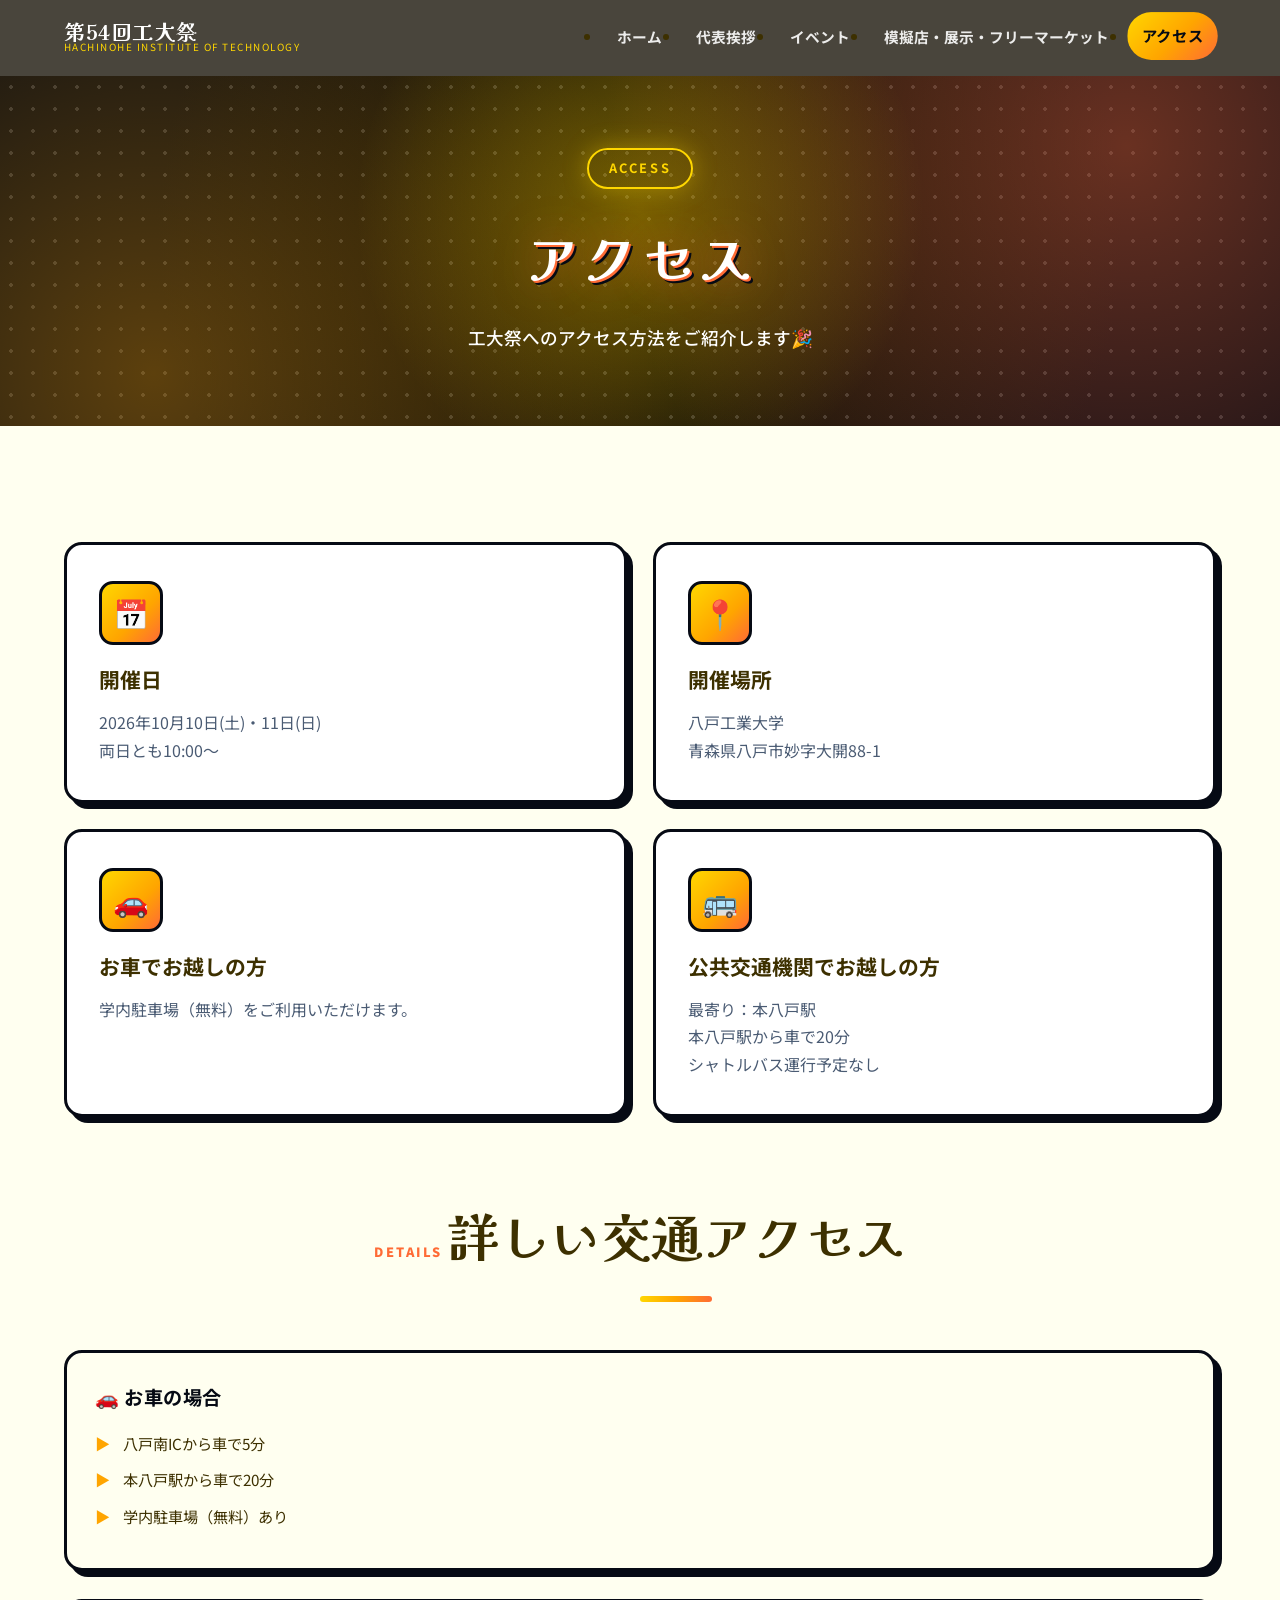
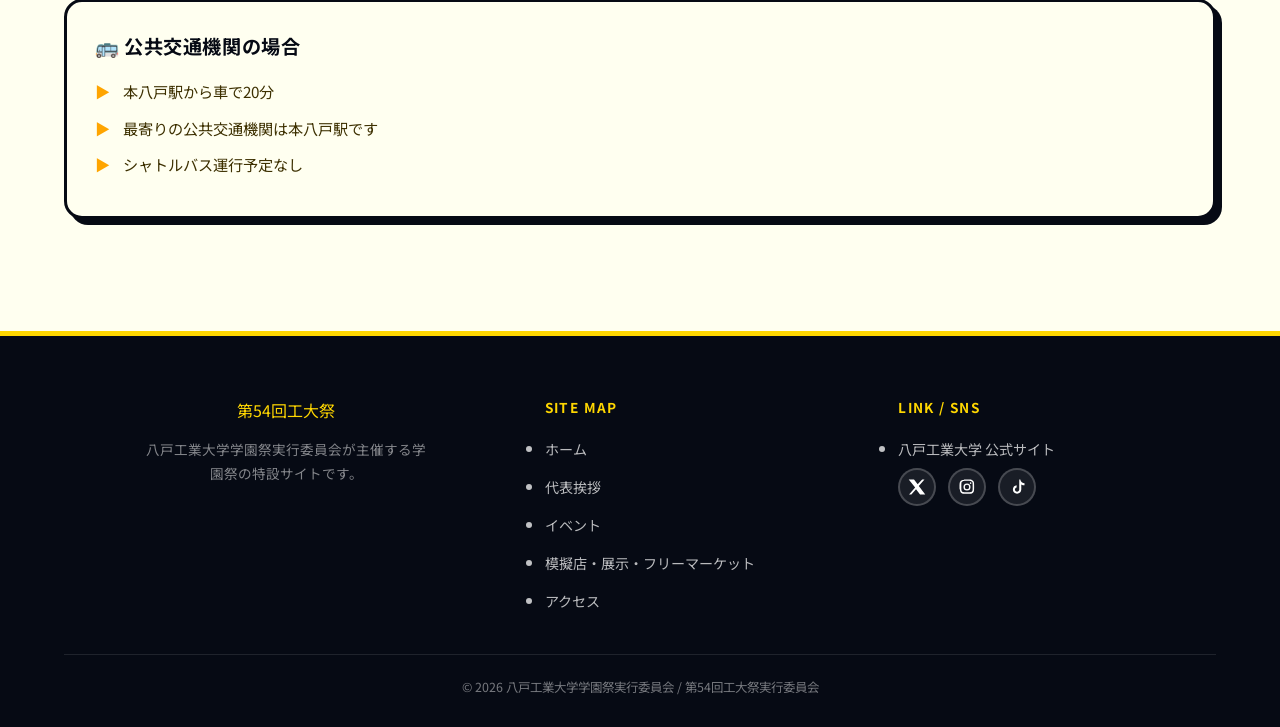
==== commit 86b33eec: "サイト更新" ====
--- a/access.html
+++ b/access.html
@@ -33,45 +33,59 @@
   <div>
     <p class="page-hero-eyebrow">ACCESS</p>
     <h1>アクセス</h1>
-    <p>開催日・会場・交通アクセス（内容は仮のプレースホルダーです）</p>
+    <p>工大祭へのアクセス方法をご紹介します🎉</p>
   </div>
 </section>
 
 <section class="section">
   <div class="container">
 
-    <div class="grid fade-in">
+    <div class="grid access-grid fade-in">
       <div class="card">
-        <div class="card-icon">日</div>
+        <div class="card-icon">📅</div>
         <h3>開催日</h3>
-        <p>2026年10月10日(土)・11日(日)　10:00〜（仮）</p>
+        <p>2026年10月10日(土)・11日(日)<br>両日とも10:00～</p>
       </div>
       <div class="card">
-        <div class="card-icon">場</div>
-        <h3>会場</h3>
-        <p>八戸工業大学 キャンパス内（会場詳細は準備中）</p>
+        <div class="card-icon">📍</div>
+        <h3>開催場所</h3>
+        <p>八戸工業大学<br>青森県八戸市妙字大開88-1</p>
       </div>
-      <div class="card">
-        <div class="card-icon">車</div>
+      <a href="#traffic-access" class="card card-link">
+        <div class="card-icon">🚗</div>
         <h3>お車でお越しの方</h3>
-        <p>学内駐車場をご利用いただけます（台数・案内は準備中）。</p>
-      </div>
-      <div class="card">
-        <div class="card-icon">バ</div>
+        <p>学内駐車場（無料）をご利用いただけます。</p>
+      </a>
+      <a href="#traffic-access" class="card card-link">
+        <div class="card-icon">🚌</div>
         <h3>公共交通機関でお越しの方</h3>
-        <p>最寄り駅・バス停からの案内は準備中です。</p>
-      </div>
+        <p>最寄り：本八戸駅<br>本八戸駅から車で20分<br>シャトルバス運行予定なし</p>
+      </a>
     </div>
 
-    <div class="section-head fade-in" style="margin-top:64px;">
-      <span class="section-eyebrow">MAP</span>
-      <h2 class="section-title">キャンパスマップ</h2>
+    <div class="section-head fade-in" id="traffic-access" style="margin-top:64px;">
+      <span class="section-eyebrow">DETAILS</span>
+      <h2 class="section-title">詳しい交通アクセス</h2>
     </div>
-    <div class="map-placeholder fade-in">地図（準備中）</div>
+    
+    <div class="access-info fade-in">
+      <h3>🚗 お車の場合</h3>
+      <ul>
+        <li>八戸南ICから車で5分</li>
+        <li>本八戸駅から車で20分</li>
+        <li>学内駐車場（無料）あり</li>
+      </ul>
+    </div>
 
-    <div class="btn-row">
-      <a href="https://www.hi-tech.ac.jp/" class="btn outline" target="_blank" rel="noopener">大学公式サイトでアクセスを見る</a>
+    <div class="access-info fade-in">
+      <h3>🚌 公共交通機関の場合</h3>
+      <ul>
+        <li>本八戸駅から車で20分</li>
+        <li>最寄りの公共交通機関は本八戸駅です</li>
+        <li>シャトルバス運行予定なし</li>
+      </ul>
     </div>
+
   </div>
 </section>
 
@@ -80,7 +94,7 @@
     <div class="footer-grid">
       <div class="footer-brand">
         <span class="logo-main">第54回工大祭</span>
-        <p>八戸工業大学学円祭実行委婀会が主催する学円祭の特設サイトです。</p>
+        <p>八戸工業大学学園祭実行委員会が主催する学園祭の特設サイトです。</p>
       </div>
       <div class="footer-col">
         <h4>SITE MAP</h4>
@@ -106,7 +120,7 @@
       </div>
     </div>
     <div class="footer-bottom">
-      &copy; 2026 八戸工業大学学円祭実行委婀会 / 第54回工大祭実行委婀会
+      &copy; 2026 八戸工業大学学園祭実行委員会 / 第54回工大祭実行委員会
     </div>
   </div>
 </footer>
--- a/css/style.css
+++ b/css/style.css
@@ -47,19 +47,12 @@
   text-decoration: none;
 }
 
-ul {
-  list-style: none;
-}
-
 .container {
   width: 100%;
-  max-width: 1080px;
+  max-width: 1200px;
   margin: 0 auto;
   padding: 0 24px;
 }
-
-
-/* ---------- Header ---------- */
 
 .site-header {
   position: fixed;
@@ -180,7 +173,7 @@
   transform: translateY(-6px) rotate(-45deg);
 }
 
-@media (max-width: 880px) {
+@media (max-width: 1100px) {
 
   .nav-toggle {
     display: block;
@@ -220,6 +213,20 @@
     font-size: 1.05rem;
     border-radius: 12px;
   }
+
+  .access-grid {
+    grid-template-columns: 1fr;
+  }
+
+  .category-grid {
+    grid-template-columns: repeat(2, minmax(0, 1fr));
+  }
+}
+
+@media (max-width: 560px) {
+  .category-grid {
+    grid-template-columns: 1fr;
+  }
 }
 
 
@@ -234,6 +241,62 @@
     radial-gradient(circle, rgba(255,255,255,0.16) 1.6px, transparent 1.6px),
     radial-gradient(circle at 50% 45%, #2D2000 0%, var(--c-black) 72%);
   background-size: auto, auto, auto, 22px 22px, auto;
+  min-height: 350px;
+  display: flex;
+  align-items: center;
+  justify-content: center;
+  text-align: center;
+  color: #fff;
+  padding: 60px 24px;
+}
+
+.page-hero {
+  margin-top: var(--header-h);
+}
+
+.page-hero div {
+  max-width: 700px;
+}
+
+.page-hero p {
+  color: #fff;
+  font-size: 1.1rem;
+  font-weight: 500;
+}
+
+.page-hero .page-hero-eyebrow {
+  display: inline-block;
+  padding: 7px 20px;
+  border: 2px solid var(--c-yellow);
+  border-radius: 999px;
+  font-size: 0.8rem;
+  font-weight: 700;
+  letter-spacing: 0.2em;
+  color: var(--c-yellow);
+  margin-bottom: 18px;
+  box-shadow: 0 0 24px rgba(255,215,0,0.35);
+}
+
+.page-hero h1 {
+  font-family: 'Kaisei Decol', serif;
+  font-size: clamp(2rem, 5vw, 3.5rem);
+  font-weight: 700;
+  letter-spacing: 0.04em;
+  color: #fff;
+  text-shadow:
+    2px 2px 0 var(--c-red),
+    4px 4px 0 var(--c-black),
+    0 0 40px rgba(255,107,53,0.6);
+  margin-bottom: 18px;
+  white-space: nowrap;
+}
+
+.page-hero small {
+  display: block;
+  font-size: 0.9rem;
+  font-weight: 400;
+  color: rgba(255,255,255,0.95);
+  line-height: 1.7;
 }
 
 
@@ -247,20 +310,25 @@
   justify-content: center;
   text-align: center;
   overflow: hidden;
+  background-color: #2D2000;
+  background-image: url('../images/explosion-bg.jpg');
   background-size: cover;
-  background-position: center;
+  background-position: center center;
+  background-repeat: no-repeat;
   background-attachment: fixed;
 }
 
 .character-image {
   position: absolute;
-  left: 5%;
+  left: 12px;
   top: 50%;
-  transform: translateY(-50%);
+  transform: translateY(-50%) scale(1.15);
+  transform-origin: left center;
   z-index: 2;
-  width: 400px;
-  height: 500px;
+  width: 430px;
+  height: 620px;
   pointer-events: none;
+  filter: drop-shadow(8px 12px 20px rgba(0,0,0,0.4));
 }
 
 .character-image img {
@@ -272,59 +340,9 @@
 
 .hero::before,
 .hero::after {
-  content: "";
-  position: absolute;
-  border-radius: 50%;
-  filter: blur(4px);
-  opacity: 0.9;
-  animation: pulse 4s ease-in-out infinite;
-}
-
-.hero::before {
-  width: 760px;
-  height: 760px;
-  background: radial-gradient(circle, rgba(255,215,0,0.6), rgba(255,107,53,0.32) 45%, transparent 72%);
-  top: -200px;
-  left: 50%;
-  transform: translateX(-50%);
-}
-
-.hero::after {
-  width: 520px;
-  height: 520px;
-  background: radial-gradient(circle, rgba(255,165,0,0.65), transparent 70%);
-  bottom: -180px;
-  right: 6%;
-  animation-delay: 1.2s;
-}
-
-@keyframes pulse {
-
-  0%, 100% {
-    transform: scale(1) translateX(-50%);
-  }
-
-  50% {
-    transform: scale(1.15) translateX(-50%);
-  }
-
-}
-
-.hero::after {
-  animation-name: pulse2;
-}
-
-@keyframes pulse2 {
-
-  0%, 100% {
-    transform: scale(1);
-  }
-
-  50% {
-    transform: scale(1.2);
-  }
-
-}
+  display: none;
+}
+
 
 .burst-star {
   display: none;
@@ -371,46 +389,50 @@
   position: relative;
   z-index: 2;
   color: #fff;
-  padding: 0 24px;
+  text-align: center;
+  background: rgba(18, 12, 6, 0.78);
+  border-radius: 34px;
+  padding: 80px 88px;
+  max-width: 900px;
+  backdrop-filter: blur(14px);
+  border: 4px solid rgba(255, 215, 0, 0.4);
+  box-shadow: 0 22px 48px rgba(0,0,0,0.38), inset 0 0 32px rgba(0,0,0,0.3);
 }
 
 .hero-eyebrow {
   display: inline-block;
-  padding: 7px 20px;
+  padding: 8px 22px;
   border: 2px solid var(--c-yellow);
   border-radius: 999px;
-  font-size: 0.8rem;
+  font-size: 0.85rem;
   font-weight: 700;
   letter-spacing: 0.2em;
   color: var(--c-yellow);
   margin-bottom: 22px;
-  box-shadow: 0 0 24px rgba(255,215,0,0.35);
+  box-shadow: 0 0 32px rgba(255,215,0,0.5), inset 0 0 16px rgba(255,255,255,0.2);
+  background: rgba(45, 32, 0, 0.5);
 }
 
 .hero-title {
   font-family: 'Kaisei Decol', serif;
-  font-size: clamp(2.6rem, 7vw, 5rem);
+  font-size: clamp(2.5rem, 7vw, 4.2rem);
   font-weight: 700;
   letter-spacing: 0.04em;
   color: #fff;
-  text-shadow:
-    3px 3px 0 var(--c-red),
-    6px 6px 0 var(--c-black),
-    0 0 50px rgba(255,107,53,0.7);
+  margin-bottom: 12px;
+  text-shadow: 4px 4px 0 rgba(0,0,0,0.8);
 }
 
 .hero-theme-name {
-  margin-top: 26px;
+  margin-top: 16px;
+  margin-bottom: 12px;
   font-family: 'Kaisei Decol', serif;
-  font-size: clamp(3rem, 9vw, 6.4rem);
-  font-weight: 700;
-  letter-spacing: 0.08em;
+  font-size: clamp(4rem, 9vw, 7rem);
+  font-weight: 900;
+  letter-spacing: 0.12em;
   color: var(--c-yellow);
   -webkit-text-stroke: 3px var(--c-black);
-  text-shadow:
-    5px 5px 0 var(--c-red),
-    9px 9px 0 var(--c-black),
-    0 0 60px rgba(255,215,0,0.6);
+  text-shadow: 8px 8px 0 rgba(0,0,0,0.9);
   animation:
     bounceIn 1.1s cubic-bezier(.34,1.56,.64,1) both,
     wiggle 4.5s ease-in-out 1.2s infinite;
@@ -448,8 +470,9 @@
 }
 
 .hero-theme {
-  margin-top: 14px;
-  font-size: clamp(1.2rem, 3vw, 1.8rem);
+  margin-top: 0;
+  margin-bottom: 18px;
+  font-size: clamp(1.4rem, 3.4vw, 2rem);
   font-weight: 900;
   color: #fff;
   background: linear-gradient(90deg, var(--c-yellow), var(--c-orange), var(--c-pink));
@@ -457,37 +480,45 @@
   background-clip: text;
   -webkit-text-fill-color: transparent;
   -webkit-text-stroke: 2px var(--c-black);
-  text-shadow:
-    2px 2px 0 var(--c-black),
-    4px 4px 0 var(--c-black),
-    0 0 30px rgba(255,107,53,0.8);
-  filter: drop-shadow(3px 3px 0 var(--c-black));
+  text-shadow: 4px 4px 0 rgba(0,0,0,0.8);
+  filter: drop-shadow(2px 2px 0 rgba(0,0,0,0.6));
 }
 
 .hero-note {
-  margin-top: 14px;
-  font-size: 0.92rem;
-  color: rgba(255,255,255,0.75);
-  max-width: 560px;
+  margin-top: 18px;
+  margin-bottom: 28px;
+  font-size: 1.15rem;
+  color: #fff;
+  max-width: 660px;
   margin-inline: auto;
+  line-height: 1.8;
+  font-weight: 500;
+  text-shadow: 2px 2px 4px rgba(0,0,0,0.6);
 }
 
 .hero-date {
   margin-top: 34px;
-  display: inline-flex;
-  gap: 14px;
-  flex-wrap: wrap;
+  display: flex;
+  flex-direction: column;
+  gap: 12px;
   justify-content: center;
+  align-items: center;
+  width: 100%;
 }
 
 .hero-date span {
-  padding: 12px 22px;
-  border-radius: 999px;
-  background: rgba(255,255,255,0.1);
+  padding: 16px 28px;
+  border-radius: 12px;
+  background: rgba(45, 32, 0, 0.75);
   border: 2px solid var(--c-yellow);
-  font-size: 0.95rem;
+  font-size: 0.9rem;
   font-weight: 700;
   color: #fff;
+  box-shadow: 0 4px 12px rgba(0,0,0,0.4);
+  width: 100%;
+  max-width: 480px;
+  text-align: center;
+  line-height: 1.5;
 }
 
 
@@ -496,13 +527,12 @@
 .bomb-widget,
 .bomb-trigger {
   position: fixed;
-  top: 50%;
-  right: max(12px, calc(50% - 650px));
+  bottom: 40px;
+  right: 40px;
   z-index: 900;
-  width: 92px;
-  height: 92px;
-  transform: translateY(-50%);
-  border: 3px solid var(--c-black);
+  width: 140px;
+  height: 140px;
+  border: 4px solid var(--c-black);
   border-radius: 50%;
   background: var(--c-yellow-soft);
   box-shadow: var(--comic-shadow);
@@ -517,68 +547,130 @@
     background 0.2s ease;
 }
 
+@media (max-width: 768px) {
+  .bomb-widget,
+  .bomb-trigger {
+    display: none;
+  }
+}
+
 .bomb-left {
-  left: max(12px, calc(50% - 650px));
+  display: none;
 }
 
 .bomb-right {
-  right: max(12px, calc(50% - 650px));
+  display: block;
 }
 
 .bomb-widget:hover,
 .bomb-trigger:hover {
-  transform: translateY(-50%) scale(1.08) rotate(-4deg);
-  box-shadow: 8px 8px 0 var(--c-black);
+  transform: scale(1.08) rotate(-8deg);
+  box-shadow: 10px 10px 0 var(--c-black);
   background: var(--c-yellow);
 }
 
 .bomb-widget:active,
 .bomb-trigger:active {
-  transform: translateY(-50%) scale(0.94);
+  transform: scale(0.9) rotate(-4deg);
 }
 
 .bomb-emoji,
 .bomb-icon {
   display: block;
-  font-size: 3.2rem;
+  font-size: 4.4rem;
   line-height: 1;
   filter: drop-shadow(2px 3px 0 rgba(0,0,0,0.25));
 }
 
 .bomb-label {
   display: block;
-  margin-top: 4px;
-  font-size: 0.58rem;
+  margin-top: 6px;
+  font-size: 0.65rem;
   font-weight: 900;
   letter-spacing: 0.08em;
   color: var(--c-black);
 }
 
+.explosion-icon {
+  display: none;
+}
+
 .bomb-widget.bomb-shake,
 .bomb-trigger.bomb-shake {
-  animation: bombShake 0.55s ease-in-out;
+  animation: bombShake 0.8s ease-in-out;
+}
+
+.bomb-widget.bomb-shake .explosion-icon,
+.bomb-trigger.bomb-shake .explosion-icon {
+  animation: explosionBurst 0.8s ease-out;
+}
+
+@keyframes explosionBurst {
+  0% {
+    transform: scale(1);
+    opacity: 1;
+    filter: drop-shadow(2px 2px 3px rgba(0,0,0,0.4));
+  }
+  
+  40% {
+    transform: scale(1.3);
+    opacity: 1;
+    filter: drop-shadow(0 0 20px rgba(255,215,0,1)) drop-shadow(0 0 40px rgba(255,107,53,0.8));
+  }
+  
+  70% {
+    transform: scale(1.5);
+    opacity: 0.8;
+    filter: drop-shadow(0 0 30px rgba(255,215,0,0.8)) drop-shadow(0 0 60px rgba(255,107,53,0.6));
+  }
+  
+  100% {
+    transform: scale(1.6);
+    opacity: 0;
+    filter: drop-shadow(0 0 50px rgba(255,215,0,0)) drop-shadow(0 0 80px rgba(255,107,53,0));
+  }
 }
 
 @keyframes bombShake {
 
   0%, 100% {
-    transform: translateY(-50%) rotate(0deg);
+    transform: scale(1) rotate(0deg) translateY(0);
+  }
+
+  10% {
+    transform: scale(1.15) rotate(-20deg) translateY(-8px);
   }
 
   20% {
-    transform: translateY(-50%) rotate(-12deg) scale(1.05);
+    transform: scale(1.22) rotate(18deg) translateY(6px);
+  }
+
+  30% {
+    transform: scale(1.18) rotate(-16deg) translateY(-5px);
   }
 
   40% {
-    transform: translateY(-50%) rotate(12deg) scale(1.08);
+    transform: scale(1.25) rotate(22deg) translateY(8px);
+  }
+
+  50% {
+    transform: scale(1.2) rotate(-15deg) translateY(-4px);
   }
 
   60% {
-    transform: translateY(-50%) rotate(-9deg) scale(1.05);
+    transform: scale(1.18) rotate(14deg) translateY(5px);
+  }
+
+  70% {
+    transform: scale(1.12) rotate(-10deg) translateY(-3px);
   }
 
   80% {
-    transform: translateY(-50%) rotate(7deg) scale(1.03);
+    transform: scale(1.08) rotate(8deg) translateY(2px);
+  }
+
+  90% {
+    transform: scale(1.05) rotate(-4deg) translateY(-1px);
   }
 
 }
@@ -752,6 +844,43 @@
 
 }
 
+.countdown-explosion {
+  width: 180px;
+  height: 180px;
+  filter: drop-shadow(0 0 20px rgba(255,215,0,0.8)) drop-shadow(0 0 40px rgba(255,107,53,0.6));
+  animation: explosionBurst 0.9s ease-out forwards;
+}
+
+@keyframes explosionBurst {
+  0% {
+    opacity: 0;
+    transform: scale(0.3) rotate(0deg);
+  }
+  
+  20% {
+    opacity: 1;
+    transform: scale(1) rotate(-5deg);
+  }
+  
+  40% {
+    opacity: 1;
+    transform: scale(1.3) rotate(8deg);
+    filter: drop-shadow(0 0 30px rgba(255,215,0,1)) drop-shadow(0 0 60px rgba(255,107,53,0.8));
+  }
+  
+  70% {
+    opacity: 0.8;
+    transform: scale(1.8) rotate(-6deg);
+    filter: drop-shadow(0 0 50px rgba(255,215,0,0.8)) drop-shadow(0 0 80px rgba(255,107,53,0.6));
+  }
+  
+  100% {
+    opacity: 0;
+    transform: scale(2.5) rotate(15deg);
+    filter: drop-shadow(0 0 80px rgba(255,215,0,0.3)) drop-shadow(0 0 120px rgba(255,107,53,0.2));
+  }
+}
+
 .countdown-result {
   display: none;
   font-family: 'Kaisei Decol', serif;
@@ -812,7 +941,7 @@
 
 .section-title {
   font-family: 'Kaisei Decol', serif;
-  font-size: clamp(1.7rem, 4vw, 2.5rem);
+  font-size: clamp(2rem, 5vw, 3.2rem);
   margin-top: 10px;
   position: relative;
   display: inline-block;
@@ -829,11 +958,12 @@
 }
 
 .section-lead {
-  max-width: 680px;
+  max-width: 900px;
   margin: 16px auto 0;
   text-align: center;
   color: #4a5b73;
-  font-size: 0.95rem;
+  font-size: 1.1rem;
+  line-height: 1.8;
 }
 
 
@@ -842,26 +972,109 @@
 .grid {
   display: grid;
   gap: 26px;
-  grid-template-columns: repeat(auto-fit, minmax(240px, 1fr));
+  grid-template-columns: repeat(3, minmax(0, 1fr));
+  margin-top: 32px;
+}
+
+.access-grid {
+  grid-template-columns: repeat(2, minmax(240px, 1fr));
+}
+
+.category-grid {
+  display: grid;
+  gap: 24px;
+  grid-template-columns: repeat(4, minmax(0, 1fr));
+  margin-top: 24px;
 }
 
 .card {
   background: var(--c-white);
   border-radius: var(--radius);
-  padding: 28px 24px;
+  padding: 36px 32px;
   border: 3px solid var(--c-black);
   box-shadow: var(--comic-shadow);
   transition: transform 0.2s, box-shadow 0.2s;
 }
 
-.card:hover {
+.grid .card {
+  min-height: 240px;
+  display: flex;
+  flex-direction: column;
+  justify-content: flex-start;
+}
+
+.grid .card h3 {
+  font-size: 1.3rem;
+  margin-bottom: 12px;
+}
+
+.grid .card p {
+  font-size: 1rem;
+  line-height: 1.7;
+}
+
+.category-grid .card {
+  min-height: 180px;
+  display: flex;
+  flex-direction: column;
+  justify-content: center;
+  align-items: flex-start;
+}
+
+.food-card {
+  align-items: flex-start;
+  background: var(--c-white);
+}
+
+.food-card-image-frame {
+  width: 64px;
+  height: 64px;
+  margin-bottom: 16px;
+  background: linear-gradient(135deg, var(--c-yellow), var(--c-orange) 60%, var(--c-red));
+  border: 3px solid var(--c-black);
+  border-radius: 14px;
+  overflow: hidden;
+  display: flex;
+  align-items: center;
+  justify-content: center;
+}
+
+.food-card-image {
+  width: 100%;
+  height: 100%;
+  object-fit: contain;
+  mix-blend-mode: multiply;
+}
+
+.food-card-image--potato {
+  transform: scaleX(-1);
+}
+
+.food-card h3 {
+  align-self: stretch;
+  padding: 0;
+  background: transparent;
+  border: none;
+  border-radius: 0;
+  text-align: left;
+}
+
+.card-link {
+  display: block;
+  color: inherit;
+  text-decoration: none;
+  cursor: pointer;
+}
+
+.card:hover,
+.card-link:hover {
   transform: translate(-3px, -3px);
   box-shadow: 9px 9px 0 var(--c-black);
 }
 
 .card-icon {
-  width: 54px;
-  height: 54px;
+  width: 64px;
+  height: 64px;
   border-radius: 14px;
   display: flex;
   align-items: center;
@@ -869,7 +1082,7 @@
   background: linear-gradient(135deg, var(--c-yellow), var(--c-orange) 60%, var(--c-red));
   color: var(--c-black);
   font-weight: 900;
-  font-size: 1.35rem;
+  font-size: 1.8rem;
   margin-bottom: 16px;
   border: 3px solid var(--c-black);
 }
@@ -891,7 +1104,9 @@
 .guests-grid {
   display: grid;
   gap: 32px;
-  grid-template-columns: repeat(2, 1fr);
+  grid-template-columns: 1fr 1fr;
+  width: min(100%, 960px);
+  margin-inline: auto;
   margin-top: 32px;
 }
 
@@ -924,25 +1139,49 @@
   overflow: hidden;
 }
 
+.guest-card--full .guest-image {
+  aspect-ratio: 4 / 3;
+}
+
 .guest-image img {
   width: 100%;
   height: 100%;
   object-fit: contain;
 }
 
+.guest-card--full .guest-image img {
+  object-fit: cover;
+}
+
+.guest-card--pacchi .guest-image img {
+  object-position: center 28%;
+  transform: scale(1.08);
+}
+
+.guest-card--seagullman .guest-image {
+  aspect-ratio: 1;
+}
+
+.guest-card--seagullman .guest-image img {
+  object-fit: contain;
+  object-position: center bottom;
+  transform: scale(3);
+}
+
 .guest-card h3 {
-  font-size: 1.2rem;
+  font-size: 1.4rem;
   font-weight: 700;
-  padding: 16px 20px 8px;
+  padding: 20px 24px 12px;
   margin: 0;
 }
 
 .guest-card p {
-  font-size: 0.9rem;
+  font-size: 1rem;
   color: var(--c-red);
-  padding: 0 20px 20px;
+  padding: 0 24px 18px;
   margin: 0;
   font-weight: 600;
+  line-height: 1.6;
 }
 
 
@@ -1012,36 +1251,57 @@
 
 .table-wrap {
   overflow-x: auto;
+  margin-top: 32px;
 }
 
 table.tt {
   width: 100%;
   border-collapse: collapse;
-  background: var(--c-white);
+  background: #f9f5ed;
   border-radius: var(--radius);
   overflow: hidden;
-  border: 3px solid var(--c-black);
-  box-shadow: var(--comic-shadow);
+  border: 3px solid var(--c-orange);
+  box-shadow: 0 8px 24px rgba(0, 0, 0, 0.12);
   min-width: 560px;
 }
 
 table.tt th,
 table.tt td {
-  padding: 14px 16px;
+  padding: 18px 20px;
   text-align: left;
-  font-size: 0.9rem;
-  border-bottom: 1px solid rgba(0,0,0,0.08);
+  font-size: 1rem;
+  border-bottom: 2px solid rgba(0,0,0,0.15);
+  color: var(--c-black);
 }
 
 table.tt th {
-  background: var(--c-black);
-  color: var(--c-yellow);
-  font-weight: 700;
-  letter-spacing: 0.04em;
+  background: var(--c-orange);
+  color: var(--c-white);
+  font-weight: 900;
+  letter-spacing: 0.06em;
+  font-size: 1.1rem;
+  text-shadow: 1px 1px 0 rgba(0,0,0,0.2);
+}
+
+table.tt th:first-child {
+  min-width: 100px;
+  background: var(--c-orange);
 }
 
 table.tt tr:nth-child(even) td {
-  background: var(--c-yellow-soft);
+  background: #faf7f1;
+}
+
+table.tt tr:hover td {
+  background: rgba(255, 215, 0, 0.2);
+  transition: background 0.2s ease;
+}
+
+table.tt td:first-child {
+  font-weight: 600;
+  color: var(--c-black);
+  font-size: 1.05rem;
+  min-width: 90px;
 }
 
 table.tt tr:last-child td {
@@ -1088,15 +1348,21 @@
   display: flex;
   align-items: center;
   justify-content: center;
+  text-align: center;
+  padding: 18px;
   color: var(--c-black);
-  font-size: 2rem;
+  font-size: 1.2rem;
   font-weight: 900;
+  line-height: 1.25;
+  transform: translateX(2px);
 }
 
 
 /* ---------- Map placeholder ---------- */
 
 .map-placeholder {
+  width: min(100%, 760px);
+  margin-inline: auto;
   border-radius: var(--radius);
   aspect-ratio: 16/9;
   border: 3px solid var(--c-black);
@@ -1113,6 +1379,174 @@
   color: var(--c-orange-dark);
   font-weight: 900;
   box-shadow: var(--comic-shadow);
+}
+
+
+/* ---------- Access Info ---------- */
+
+.access-info {
+  background: var(--c-cream);
+  border: 3px solid var(--c-black);
+  border-radius: var(--radius);
+  padding: 28px;
+  margin-bottom: 28px;
+  box-shadow: var(--comic-shadow);
+}
+
+.access-info h3 {
+  font-size: 1.2rem;
+  color: var(--c-black);
+  margin-bottom: 16px;
+  font-weight: 700;
+  letter-spacing: 0.03em;
+}
+
+
+/* ---------- Calendar Widget ---------- */
+
+.calendar-widget {
+  position: absolute;
+  right: 5%;
+  top: 50%;
+  transform: translateY(-50%);
+  z-index: 3;
+  background: rgba(18, 12, 6, 0.9);
+  border: 3px solid rgba(255, 215, 0, 0.6);
+  border-radius: 16px;
+  padding: 32px;
+  width: 436px;
+  box-shadow: 0 12px 32px rgba(0, 0, 0, 0.5);
+  backdrop-filter: blur(10px);
+}
+
+.calendar-nav {
+  display: flex;
+  justify-content: space-between;
+  align-items: center;
+  margin-bottom: 20px;
+  padding-bottom: 15px;
+  border-bottom: 2px solid rgba(255, 215, 0, 0.4);
+}
+
+.calendar-nav button {
+  background: rgba(255, 215, 0, 0.2);
+  border: 2px solid rgba(255, 215, 0, 0.6);
+  color: var(--c-yellow);
+  font-size: 1.38rem;
+  width: 42px;
+  height: 42px;
+  border-radius: 8px;
+  cursor: pointer;
+  display: flex;
+  align-items: center;
+  justify-content: center;
+  transition: all 0.2s ease;
+}
+
+.calendar-nav button:hover {
+  background: rgba(255, 215, 0, 0.4);
+  transform: scale(1.1);
+}
+
+.calendar-month-year {
+  color: var(--c-yellow);
+  font-weight: 700;
+  font-size: 1.15rem;
+  letter-spacing: 0.05em;
+  text-align: center;
+  flex: 1;
+}
+
+.calendar-grid {
+  display: grid;
+  grid-template-columns: repeat(7, 1fr);
+  gap: 4px;
+  font-size: 1.04rem;
+}
+
+.calendar-day-header {
+  text-align: center;
+  color: var(--c-yellow);
+  font-weight: 700;
+  padding: 7px;
+  font-size: 0.98rem;
+}
+
+.calendar-day {
+  aspect-ratio: 1;
+  display: flex;
+  align-items: center;
+  justify-content: center;
+  border-radius: 8px;
+  color: rgba(255, 255, 255, 0.8);
+  font-size: 0.9rem;
+  cursor: default;
+  background: rgba(255, 255, 255, 0.05);
+  border: 1px solid rgba(255, 255, 255, 0.1);
+}
+
+.calendar-day.other-month {
+  color: rgba(255, 255, 255, 0.3);
+}
+
+.calendar-day.today {
+  background: rgba(255, 215, 0, 0.2);
+  border-color: var(--c-yellow);
+  color: var(--c-yellow);
+  font-weight: 600;
+}
+
+.calendar-day.event-day {
+  background: rgba(255, 107, 53, 0.6);
+  border-color: var(--c-red);
+  color: #fff;
+  font-weight: 700;
+  box-shadow: 0 0 12px rgba(255, 107, 53, 0.6);
+}
+
+@media (max-width: 1800px) {
+  .calendar-widget {
+    display: none;
+  }
+
+  .character-image {
+    left: 8px;
+    width: 420px;
+    height: 600px;
+  }
+
+  .hero-content {
+    width: min(760px, calc(100% - 48px));
+    padding: 56px 48px;
+  }
+}
+
+@media (max-width: 768px) {
+  .calendar-widget {
+    display: none;
+  }
+}
+
+.access-info ul {
+  list-style: none;
+  padding-left: 0;
+}
+
+.access-info li {
+  padding-left: 28px;
+  margin-bottom: 12px;
+  position: relative;
+  font-size: 0.95rem;
+  line-height: 1.6;
+  color: var(--c-text);
+}
+
+.access-info li:before {
+  content: "▶";
+  position: absolute;
+  left: 0;
+  color: var(--c-orange);
+  font-weight: 700;
 }
 
 
@@ -1153,11 +1587,16 @@
 }
 
 .footer-brand .logo-main {
-  color: #fff;
+  color: var(--c-yellow);
+}
+
+.footer-brand {
+  text-align: center;
 }
 
 .footer-brand p {
   margin-top: 14px;
+  margin-inline: auto;
   font-size: 0.85rem;
   color: rgba(255,255,255,0.5);
   max-width: 280px;
@@ -1283,10 +1722,9 @@
 @media (max-width: 900px) {
 
   .character-image {
-    left: -70px;
+    left: 4px;
     width: 300px;
     height: 400px;
-    opacity: 0.45;
   }
 
   .bomb-widget {
@@ -1317,13 +1755,14 @@
 
   .hero {
     background-attachment: scroll;
+    background-position: center center, center center;
+    background-size: cover, cover;
   }
 
   .character-image {
-    left: -100px;
+    left: 0;
     width: 260px;
     height: 350px;
-    opacity: 0.3;
   }
 
   .bomb-widget {
@@ -1353,4 +1792,168 @@
 
   .bomb-widget.bomb-shake {
     animation: bombShakeMobile;
-  }+  }
+
+  /* ---------- Mobile Improvements ---------- */
+  
+  .section-title {
+    font-size: clamp(1.4rem, 4vw, 2rem) !important;
+    margin-top: 8px;
+  }
+
+  .section-lead {
+    font-size: 1rem;
+    max-width: 100%;
+    line-height: 1.7;
+  }
+
+  .section-head {
+    margin-bottom: 24px;
+  }
+
+  .container {
+    padding: 0 16px;
+  }
+
+  .grid {
+    grid-template-columns: 1fr;
+    gap: 16px;
+    margin-top: 24px;
+  }
+
+  .grid .card {
+    min-height: auto;
+    padding: 24px 20px;
+  }
+
+  .grid .card h3 {
+    font-size: 1.15rem;
+    margin-bottom: 10px;
+  }
+
+  .grid .card p {
+    font-size: 0.95rem;
+  }
+
+  .guests-grid {
+    grid-template-columns: 1fr;
+    gap: 20px;
+    margin-top: 24px;
+  }
+
+  .guest-card h3 {
+    font-size: 1.2rem;
+    padding: 16px 18px 8px;
+  }
+
+  .guest-card p {
+    font-size: 0.9rem;
+    padding: 0 18px 12px;
+  }
+
+  .guest-image {
+    aspect-ratio: 1;
+  }
+
+  .guest-card--full .guest-image {
+    aspect-ratio: 1;
+  }
+
+  table.tt {
+    min-width: auto;
+    border: 3px solid var(--c-orange);
+  }
+
+  table.tt th,
+  table.tt td {
+    padding: 14px 12px;
+    font-size: 0.95rem;
+    border-bottom: 1px solid rgba(0,0,0,0.12);
+  }
+
+  table.tt th {
+    font-size: 1rem;
+  }
+
+  table.tt td:first-child {
+    min-width: 70px;
+    font-size: 1rem;
+  }
+
+  .category-grid {
+    grid-template-columns: repeat(2, 1fr);
+    gap: 16px;
+    margin-top: 20px;
+  }
+
+  .card {
+    padding: 20px 16px;
+  }
+
+  .card h3 {
+    font-size: 1rem;
+    margin-bottom: 6px;
+  }
+
+  .card p {
+    font-size: 0.85rem;
+  }
+
+  .card-icon {
+    font-size: 2.4rem;
+    margin-bottom: 8px;
+  }
+
+  .hero-content {
+    width: calc(100% - 24px);
+    padding: 32px 16px;
+  }
+
+  .hero-title {
+    font-size: clamp(2rem, 10vw, 3rem);
+  }
+
+  .hero-theme-name {
+    font-size: clamp(3rem, 18vw, 5rem);
+  }
+
+  .hero-theme {
+    font-size: clamp(1.05rem, 5vw, 1.5rem);
+  }
+
+  .hero-note {
+    font-size: 0.95rem;
+    line-height: 1.7;
+  }
+
+  .hero-date span {
+    padding: 12px 14px;
+    font-size: 0.78rem;
+  }
+
+  .page-hero h1 {
+    white-space: normal;
+  }
+
+  .btn {
+    padding: 14px 28px;
+    font-size: 1rem;
+  }
+
+  .quote-box {
+    padding: 28px 20px;
+  }
+
+  .access-info {
+    padding: 20px;
+  }
+
+  .access-info h3 {
+    font-size: 1.1rem;
+    margin-bottom: 12px;
+  }
+
+  .access-grid {
+    grid-template-columns: 1fr;
+  }
+}
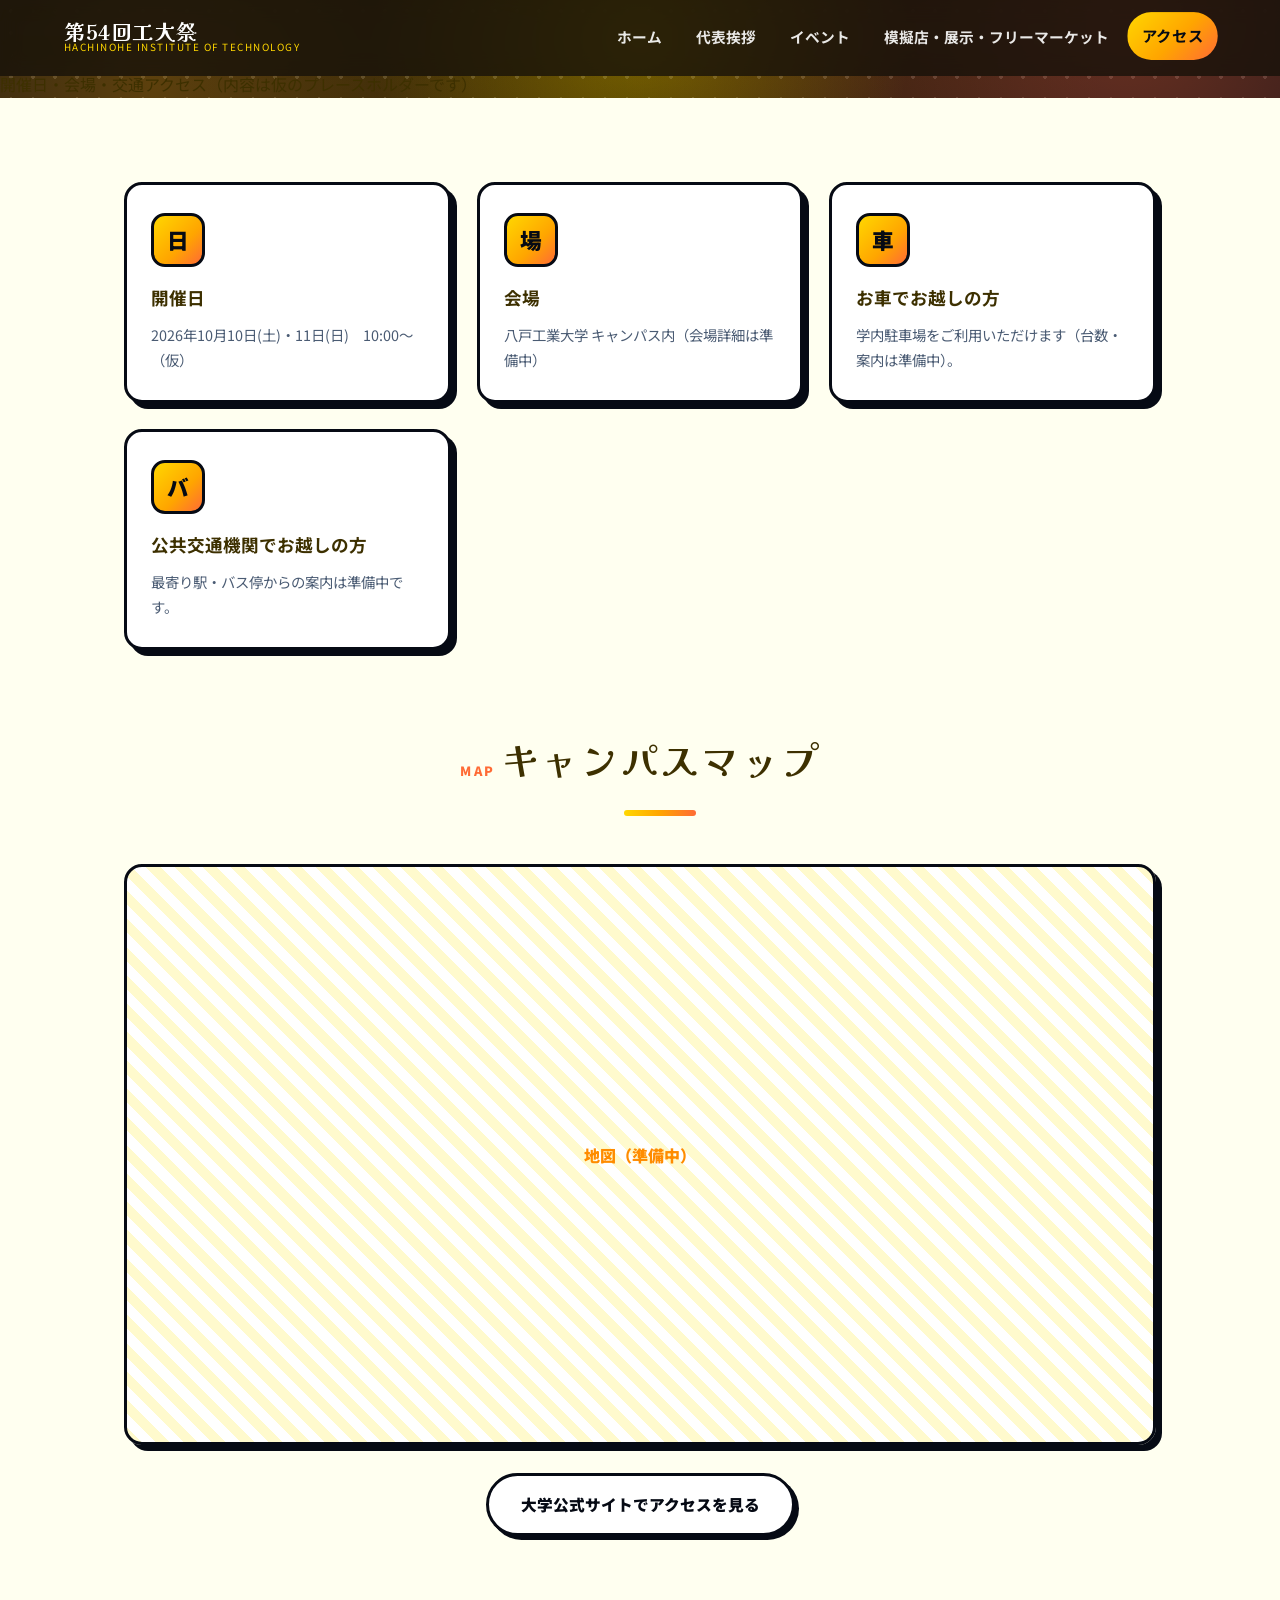
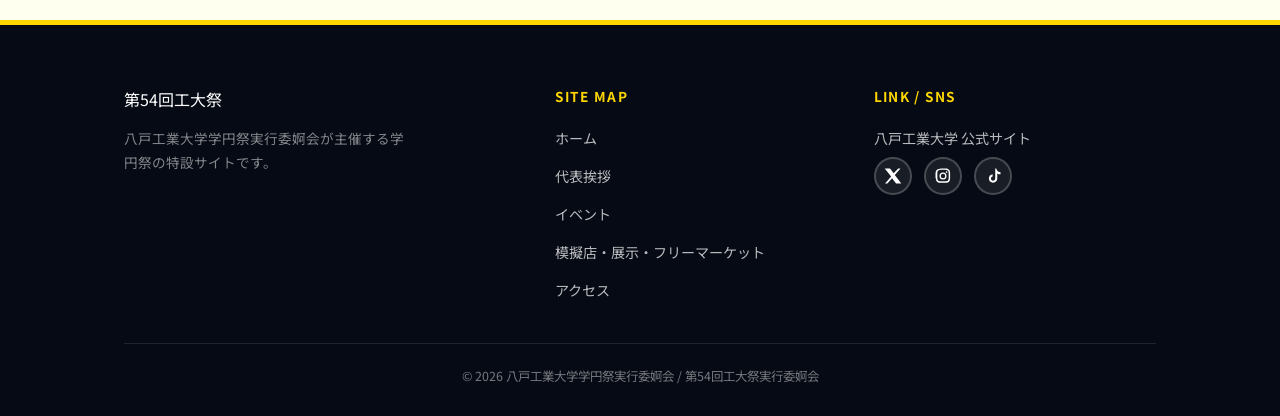
==== commit f8b5f3fc: "サイト更新" ====
--- a/access.html
+++ b/access.html
@@ -33,59 +33,45 @@
   <div>
     <p class="page-hero-eyebrow">ACCESS</p>
     <h1>アクセス</h1>
-    <p>工大祭へのアクセス方法をご紹介します🎉</p>
+    <p>開催日・会場・交通アクセス（内容は仮のプレースホルダーです）</p>
   </div>
 </section>
 
 <section class="section">
   <div class="container">
 
-    <div class="grid access-grid fade-in">
+    <div class="grid fade-in">
       <div class="card">
-        <div class="card-icon">📅</div>
+        <div class="card-icon">日</div>
         <h3>開催日</h3>
-        <p>2026年10月10日(土)・11日(日)<br>両日とも10:00～</p>
+        <p>2026年10月10日(土)・11日(日)　10:00〜（仮）</p>
       </div>
       <div class="card">
-        <div class="card-icon">📍</div>
-        <h3>開催場所</h3>
-        <p>八戸工業大学<br>青森県八戸市妙字大開88-1</p>
+        <div class="card-icon">場</div>
+        <h3>会場</h3>
+        <p>八戸工業大学 キャンパス内（会場詳細は準備中）</p>
       </div>
-      <a href="#traffic-access" class="card card-link">
-        <div class="card-icon">🚗</div>
+      <div class="card">
+        <div class="card-icon">車</div>
         <h3>お車でお越しの方</h3>
-        <p>学内駐車場（無料）をご利用いただけます。</p>
-      </a>
-      <a href="#traffic-access" class="card card-link">
-        <div class="card-icon">🚌</div>
+        <p>学内駐車場をご利用いただけます（台数・案内は準備中）。</p>
+      </div>
+      <div class="card">
+        <div class="card-icon">バ</div>
         <h3>公共交通機関でお越しの方</h3>
-        <p>最寄り：本八戸駅<br>本八戸駅から車で20分<br>シャトルバス運行予定なし</p>
-      </a>
+        <p>最寄り駅・バス停からの案内は準備中です。</p>
+      </div>
     </div>
 
-    <div class="section-head fade-in" id="traffic-access" style="margin-top:64px;">
-      <span class="section-eyebrow">DETAILS</span>
-      <h2 class="section-title">詳しい交通アクセス</h2>
+    <div class="section-head fade-in" style="margin-top:64px;">
+      <span class="section-eyebrow">MAP</span>
+      <h2 class="section-title">キャンパスマップ</h2>
     </div>
-    
-    <div class="access-info fade-in">
-      <h3>🚗 お車の場合</h3>
-      <ul>
-        <li>八戸南ICから車で5分</li>
-        <li>本八戸駅から車で20分</li>
-        <li>学内駐車場（無料）あり</li>
-      </ul>
+    <div class="map-placeholder fade-in">地図（準備中）</div>
+
+    <div class="btn-row">
+      <a href="https://www.hi-tech.ac.jp/" class="btn outline" target="_blank" rel="noopener">大学公式サイトでアクセスを見る</a>
     </div>
-
-    <div class="access-info fade-in">
-      <h3>🚌 公共交通機関の場合</h3>
-      <ul>
-        <li>本八戸駅から車で20分</li>
-        <li>最寄りの公共交通機関は本八戸駅です</li>
-        <li>シャトルバス運行予定なし</li>
-      </ul>
-    </div>
-
   </div>
 </section>
 
@@ -94,7 +80,7 @@
     <div class="footer-grid">
       <div class="footer-brand">
         <span class="logo-main">第54回工大祭</span>
-        <p>八戸工業大学学園祭実行委員会が主催する学園祭の特設サイトです。</p>
+        <p>八戸工業大学学円祭実行委婀会が主催する学円祭の特設サイトです。</p>
       </div>
       <div class="footer-col">
         <h4>SITE MAP</h4>
@@ -120,7 +106,7 @@
       </div>
     </div>
     <div class="footer-bottom">
-      &copy; 2026 八戸工業大学学園祭実行委員会 / 第54回工大祭実行委員会
+      &copy; 2026 八戸工業大学学円祭実行委婀会 / 第54回工大祭実行委婀会
     </div>
   </div>
 </footer>
--- a/css/style.css
+++ b/css/style.css
@@ -47,12 +47,19 @@
   text-decoration: none;
 }
 
+ul {
+  list-style: none;
+}
+
 .container {
   width: 100%;
-  max-width: 1200px;
+  max-width: 1080px;
   margin: 0 auto;
   padding: 0 24px;
 }
+
+
+/* ---------- Header ---------- */
 
 .site-header {
   position: fixed;
@@ -173,7 +180,7 @@
   transform: translateY(-6px) rotate(-45deg);
 }
 
-@media (max-width: 1100px) {
+@media (max-width: 880px) {
 
   .nav-toggle {
     display: block;
@@ -213,20 +220,6 @@
     font-size: 1.05rem;
     border-radius: 12px;
   }
-
-  .access-grid {
-    grid-template-columns: 1fr;
-  }
-
-  .category-grid {
-    grid-template-columns: repeat(2, minmax(0, 1fr));
-  }
-}
-
-@media (max-width: 560px) {
-  .category-grid {
-    grid-template-columns: 1fr;
-  }
 }
 
 
@@ -241,62 +234,6 @@
     radial-gradient(circle, rgba(255,255,255,0.16) 1.6px, transparent 1.6px),
     radial-gradient(circle at 50% 45%, #2D2000 0%, var(--c-black) 72%);
   background-size: auto, auto, auto, 22px 22px, auto;
-  min-height: 350px;
-  display: flex;
-  align-items: center;
-  justify-content: center;
-  text-align: center;
-  color: #fff;
-  padding: 60px 24px;
-}
-
-.page-hero {
-  margin-top: var(--header-h);
-}
-
-.page-hero div {
-  max-width: 700px;
-}
-
-.page-hero p {
-  color: #fff;
-  font-size: 1.1rem;
-  font-weight: 500;
-}
-
-.page-hero .page-hero-eyebrow {
-  display: inline-block;
-  padding: 7px 20px;
-  border: 2px solid var(--c-yellow);
-  border-radius: 999px;
-  font-size: 0.8rem;
-  font-weight: 700;
-  letter-spacing: 0.2em;
-  color: var(--c-yellow);
-  margin-bottom: 18px;
-  box-shadow: 0 0 24px rgba(255,215,0,0.35);
-}
-
-.page-hero h1 {
-  font-family: 'Kaisei Decol', serif;
-  font-size: clamp(2rem, 5vw, 3.5rem);
-  font-weight: 700;
-  letter-spacing: 0.04em;
-  color: #fff;
-  text-shadow:
-    2px 2px 0 var(--c-red),
-    4px 4px 0 var(--c-black),
-    0 0 40px rgba(255,107,53,0.6);
-  margin-bottom: 18px;
-  white-space: nowrap;
-}
-
-.page-hero small {
-  display: block;
-  font-size: 0.9rem;
-  font-weight: 400;
-  color: rgba(255,255,255,0.95);
-  line-height: 1.7;
 }
 
 
@@ -310,25 +247,20 @@
   justify-content: center;
   text-align: center;
   overflow: hidden;
-  background-color: #2D2000;
-  background-image: url('../images/explosion-bg.jpg');
   background-size: cover;
-  background-position: center center;
-  background-repeat: no-repeat;
+  background-position: center;
   background-attachment: fixed;
 }
 
 .character-image {
   position: absolute;
-  left: 12px;
+  left: 5%;
   top: 50%;
-  transform: translateY(-50%) scale(1.15);
-  transform-origin: left center;
+  transform: translateY(-50%);
   z-index: 2;
-  width: 430px;
-  height: 620px;
+  width: 400px;
+  height: 500px;
   pointer-events: none;
-  filter: drop-shadow(8px 12px 20px rgba(0,0,0,0.4));
 }
 
 .character-image img {
@@ -340,9 +272,59 @@
 
 .hero::before,
 .hero::after {
-  display: none;
-}
-
+  content: "";
+  position: absolute;
+  border-radius: 50%;
+  filter: blur(4px);
+  opacity: 0.9;
+  animation: pulse 4s ease-in-out infinite;
+}
+
+.hero::before {
+  width: 760px;
+  height: 760px;
+  background: radial-gradient(circle, rgba(255,215,0,0.6), rgba(255,107,53,0.32) 45%, transparent 72%);
+  top: -200px;
+  left: 50%;
+  transform: translateX(-50%);
+}
+
+.hero::after {
+  width: 520px;
+  height: 520px;
+  background: radial-gradient(circle, rgba(255,165,0,0.65), transparent 70%);
+  bottom: -180px;
+  right: 6%;
+  animation-delay: 1.2s;
+}
+
+@keyframes pulse {
+
+  0%, 100% {
+    transform: scale(1) translateX(-50%);
+  }
+
+  50% {
+    transform: scale(1.15) translateX(-50%);
+  }
+
+}
+
+.hero::after {
+  animation-name: pulse2;
+}
+
+@keyframes pulse2 {
+
+  0%, 100% {
+    transform: scale(1);
+  }
+
+  50% {
+    transform: scale(1.2);
+  }
+
+}
 
 .burst-star {
   display: none;
@@ -389,50 +371,46 @@
   position: relative;
   z-index: 2;
   color: #fff;
-  text-align: center;
-  background: rgba(18, 12, 6, 0.78);
-  border-radius: 34px;
-  padding: 80px 88px;
-  max-width: 900px;
-  backdrop-filter: blur(14px);
-  border: 4px solid rgba(255, 215, 0, 0.4);
-  box-shadow: 0 22px 48px rgba(0,0,0,0.38), inset 0 0 32px rgba(0,0,0,0.3);
+  padding: 0 24px;
 }
 
 .hero-eyebrow {
   display: inline-block;
-  padding: 8px 22px;
+  padding: 7px 20px;
   border: 2px solid var(--c-yellow);
   border-radius: 999px;
-  font-size: 0.85rem;
+  font-size: 0.8rem;
   font-weight: 700;
   letter-spacing: 0.2em;
   color: var(--c-yellow);
   margin-bottom: 22px;
-  box-shadow: 0 0 32px rgba(255,215,0,0.5), inset 0 0 16px rgba(255,255,255,0.2);
-  background: rgba(45, 32, 0, 0.5);
+  box-shadow: 0 0 24px rgba(255,215,0,0.35);
 }
 
 .hero-title {
   font-family: 'Kaisei Decol', serif;
-  font-size: clamp(2.5rem, 7vw, 4.2rem);
+  font-size: clamp(2.6rem, 7vw, 5rem);
   font-weight: 700;
   letter-spacing: 0.04em;
   color: #fff;
-  margin-bottom: 12px;
-  text-shadow: 4px 4px 0 rgba(0,0,0,0.8);
+  text-shadow:
+    3px 3px 0 var(--c-red),
+    6px 6px 0 var(--c-black),
+    0 0 50px rgba(255,107,53,0.7);
 }
 
 .hero-theme-name {
-  margin-top: 16px;
-  margin-bottom: 12px;
+  margin-top: 26px;
   font-family: 'Kaisei Decol', serif;
-  font-size: clamp(4rem, 9vw, 7rem);
-  font-weight: 900;
-  letter-spacing: 0.12em;
+  font-size: clamp(3rem, 9vw, 6.4rem);
+  font-weight: 700;
+  letter-spacing: 0.08em;
   color: var(--c-yellow);
   -webkit-text-stroke: 3px var(--c-black);
-  text-shadow: 8px 8px 0 rgba(0,0,0,0.9);
+  text-shadow:
+    5px 5px 0 var(--c-red),
+    9px 9px 0 var(--c-black),
+    0 0 60px rgba(255,215,0,0.6);
   animation:
     bounceIn 1.1s cubic-bezier(.34,1.56,.64,1) both,
     wiggle 4.5s ease-in-out 1.2s infinite;
@@ -470,9 +448,8 @@
 }
 
 .hero-theme {
-  margin-top: 0;
-  margin-bottom: 18px;
-  font-size: clamp(1.4rem, 3.4vw, 2rem);
+  margin-top: 14px;
+  font-size: clamp(1.2rem, 3vw, 1.8rem);
   font-weight: 900;
   color: #fff;
   background: linear-gradient(90deg, var(--c-yellow), var(--c-orange), var(--c-pink));
@@ -480,45 +457,37 @@
   background-clip: text;
   -webkit-text-fill-color: transparent;
   -webkit-text-stroke: 2px var(--c-black);
-  text-shadow: 4px 4px 0 rgba(0,0,0,0.8);
-  filter: drop-shadow(2px 2px 0 rgba(0,0,0,0.6));
+  text-shadow:
+    2px 2px 0 var(--c-black),
+    4px 4px 0 var(--c-black),
+    0 0 30px rgba(255,107,53,0.8);
+  filter: drop-shadow(3px 3px 0 var(--c-black));
 }
 
 .hero-note {
-  margin-top: 18px;
-  margin-bottom: 28px;
-  font-size: 1.15rem;
-  color: #fff;
-  max-width: 660px;
+  margin-top: 14px;
+  font-size: 0.92rem;
+  color: rgba(255,255,255,0.75);
+  max-width: 560px;
   margin-inline: auto;
-  line-height: 1.8;
-  font-weight: 500;
-  text-shadow: 2px 2px 4px rgba(0,0,0,0.6);
 }
 
 .hero-date {
   margin-top: 34px;
-  display: flex;
-  flex-direction: column;
-  gap: 12px;
+  display: inline-flex;
+  gap: 14px;
+  flex-wrap: wrap;
   justify-content: center;
-  align-items: center;
-  width: 100%;
 }
 
 .hero-date span {
-  padding: 16px 28px;
-  border-radius: 12px;
-  background: rgba(45, 32, 0, 0.75);
+  padding: 12px 22px;
+  border-radius: 999px;
+  background: rgba(255,255,255,0.1);
   border: 2px solid var(--c-yellow);
-  font-size: 0.9rem;
+  font-size: 0.95rem;
   font-weight: 700;
   color: #fff;
-  box-shadow: 0 4px 12px rgba(0,0,0,0.4);
-  width: 100%;
-  max-width: 480px;
-  text-align: center;
-  line-height: 1.5;
 }
 
 
@@ -527,12 +496,13 @@
 .bomb-widget,
 .bomb-trigger {
   position: fixed;
-  bottom: 40px;
-  right: 40px;
+  top: 50%;
+  right: max(12px, calc(50% - 650px));
   z-index: 900;
-  width: 140px;
-  height: 140px;
-  border: 4px solid var(--c-black);
+  width: 92px;
+  height: 92px;
+  transform: translateY(-50%);
+  border: 3px solid var(--c-black);
   border-radius: 50%;
   background: var(--c-yellow-soft);
   box-shadow: var(--comic-shadow);
@@ -547,130 +517,68 @@
     background 0.2s ease;
 }
 
-@media (max-width: 768px) {
-  .bomb-widget,
-  .bomb-trigger {
-    display: none;
-  }
-}
-
 .bomb-left {
-  display: none;
+  left: max(12px, calc(50% - 650px));
 }
 
 .bomb-right {
-  display: block;
+  right: max(12px, calc(50% - 650px));
 }
 
 .bomb-widget:hover,
 .bomb-trigger:hover {
-  transform: scale(1.08) rotate(-8deg);
-  box-shadow: 10px 10px 0 var(--c-black);
+  transform: translateY(-50%) scale(1.08) rotate(-4deg);
+  box-shadow: 8px 8px 0 var(--c-black);
   background: var(--c-yellow);
 }
 
 .bomb-widget:active,
 .bomb-trigger:active {
-  transform: scale(0.9) rotate(-4deg);
+  transform: translateY(-50%) scale(0.94);
 }
 
 .bomb-emoji,
 .bomb-icon {
   display: block;
-  font-size: 4.4rem;
+  font-size: 3.2rem;
   line-height: 1;
   filter: drop-shadow(2px 3px 0 rgba(0,0,0,0.25));
 }
 
 .bomb-label {
   display: block;
-  margin-top: 6px;
-  font-size: 0.65rem;
+  margin-top: 4px;
+  font-size: 0.58rem;
   font-weight: 900;
   letter-spacing: 0.08em;
   color: var(--c-black);
 }
 
-.explosion-icon {
-  display: none;
-}
-
 .bomb-widget.bomb-shake,
 .bomb-trigger.bomb-shake {
-  animation: bombShake 0.8s ease-in-out;
-}
-
-.bomb-widget.bomb-shake .explosion-icon,
-.bomb-trigger.bomb-shake .explosion-icon {
-  animation: explosionBurst 0.8s ease-out;
-}
-
-@keyframes explosionBurst {
-  0% {
-    transform: scale(1);
-    opacity: 1;
-    filter: drop-shadow(2px 2px 3px rgba(0,0,0,0.4));
-  }
-  
+  animation: bombShake 0.55s ease-in-out;
+}
+
+@keyframes bombShake {
+
+  0%, 100% {
+    transform: translateY(-50%) rotate(0deg);
+  }
+
+  20% {
+    transform: translateY(-50%) rotate(-12deg) scale(1.05);
+  }
+
   40% {
-    transform: scale(1.3);
-    opacity: 1;
-    filter: drop-shadow(0 0 20px rgba(255,215,0,1)) drop-shadow(0 0 40px rgba(255,107,53,0.8));
-  }
-  
-  70% {
-    transform: scale(1.5);
-    opacity: 0.8;
-    filter: drop-shadow(0 0 30px rgba(255,215,0,0.8)) drop-shadow(0 0 60px rgba(255,107,53,0.6));
-  }
-  
-  100% {
-    transform: scale(1.6);
-    opacity: 0;
-    filter: drop-shadow(0 0 50px rgba(255,215,0,0)) drop-shadow(0 0 80px rgba(255,107,53,0));
-  }
-}
-
-@keyframes bombShake {
-
-  0%, 100% {
-    transform: scale(1) rotate(0deg) translateY(0);
-  }
-
-  10% {
-    transform: scale(1.15) rotate(-20deg) translateY(-8px);
-  }
-
-  20% {
-    transform: scale(1.22) rotate(18deg) translateY(6px);
-  }
-
-  30% {
-    transform: scale(1.18) rotate(-16deg) translateY(-5px);
-  }
-
-  40% {
-    transform: scale(1.25) rotate(22deg) translateY(8px);
-  }
-
-  50% {
-    transform: scale(1.2) rotate(-15deg) translateY(-4px);
+    transform: translateY(-50%) rotate(12deg) scale(1.08);
   }
 
   60% {
-    transform: scale(1.18) rotate(14deg) translateY(5px);
-  }
-
-  70% {
-    transform: scale(1.12) rotate(-10deg) translateY(-3px);
+    transform: translateY(-50%) rotate(-9deg) scale(1.05);
   }
 
   80% {
-    transform: scale(1.08) rotate(8deg) translateY(2px);
-  }
-
-  90% {
-    transform: scale(1.05) rotate(-4deg) translateY(-1px);
+    transform: translateY(-50%) rotate(7deg) scale(1.03);
   }
 
 }
@@ -844,43 +752,6 @@
 
 }
 
-.countdown-explosion {
-  width: 180px;
-  height: 180px;
-  filter: drop-shadow(0 0 20px rgba(255,215,0,0.8)) drop-shadow(0 0 40px rgba(255,107,53,0.6));
-  animation: explosionBurst 0.9s ease-out forwards;
-}
-
-@keyframes explosionBurst {
-  0% {
-    opacity: 0;
-    transform: scale(0.3) rotate(0deg);
-  }
-  
-  20% {
-    opacity: 1;
-    transform: scale(1) rotate(-5deg);
-  }
-  
-  40% {
-    opacity: 1;
-    transform: scale(1.3) rotate(8deg);
-    filter: drop-shadow(0 0 30px rgba(255,215,0,1)) drop-shadow(0 0 60px rgba(255,107,53,0.8));
-  }
-  
-  70% {
-    opacity: 0.8;
-    transform: scale(1.8) rotate(-6deg);
-    filter: drop-shadow(0 0 50px rgba(255,215,0,0.8)) drop-shadow(0 0 80px rgba(255,107,53,0.6));
-  }
-  
-  100% {
-    opacity: 0;
-    transform: scale(2.5) rotate(15deg);
-    filter: drop-shadow(0 0 80px rgba(255,215,0,0.3)) drop-shadow(0 0 120px rgba(255,107,53,0.2));
-  }
-}
-
 .countdown-result {
   display: none;
   font-family: 'Kaisei Decol', serif;
@@ -941,7 +812,7 @@
 
 .section-title {
   font-family: 'Kaisei Decol', serif;
-  font-size: clamp(2rem, 5vw, 3.2rem);
+  font-size: clamp(1.7rem, 4vw, 2.5rem);
   margin-top: 10px;
   position: relative;
   display: inline-block;
@@ -958,12 +829,11 @@
 }
 
 .section-lead {
-  max-width: 900px;
+  max-width: 680px;
   margin: 16px auto 0;
   text-align: center;
   color: #4a5b73;
-  font-size: 1.1rem;
-  line-height: 1.8;
+  font-size: 0.95rem;
 }
 
 
@@ -972,109 +842,26 @@
 .grid {
   display: grid;
   gap: 26px;
-  grid-template-columns: repeat(3, minmax(0, 1fr));
-  margin-top: 32px;
-}
-
-.access-grid {
-  grid-template-columns: repeat(2, minmax(240px, 1fr));
-}
-
-.category-grid {
-  display: grid;
-  gap: 24px;
-  grid-template-columns: repeat(4, minmax(0, 1fr));
-  margin-top: 24px;
+  grid-template-columns: repeat(auto-fit, minmax(240px, 1fr));
 }
 
 .card {
   background: var(--c-white);
   border-radius: var(--radius);
-  padding: 36px 32px;
+  padding: 28px 24px;
   border: 3px solid var(--c-black);
   box-shadow: var(--comic-shadow);
   transition: transform 0.2s, box-shadow 0.2s;
 }
 
-.grid .card {
-  min-height: 240px;
-  display: flex;
-  flex-direction: column;
-  justify-content: flex-start;
-}
-
-.grid .card h3 {
-  font-size: 1.3rem;
-  margin-bottom: 12px;
-}
-
-.grid .card p {
-  font-size: 1rem;
-  line-height: 1.7;
-}
-
-.category-grid .card {
-  min-height: 180px;
-  display: flex;
-  flex-direction: column;
-  justify-content: center;
-  align-items: flex-start;
-}
-
-.food-card {
-  align-items: flex-start;
-  background: var(--c-white);
-}
-
-.food-card-image-frame {
-  width: 64px;
-  height: 64px;
-  margin-bottom: 16px;
-  background: linear-gradient(135deg, var(--c-yellow), var(--c-orange) 60%, var(--c-red));
-  border: 3px solid var(--c-black);
-  border-radius: 14px;
-  overflow: hidden;
-  display: flex;
-  align-items: center;
-  justify-content: center;
-}
-
-.food-card-image {
-  width: 100%;
-  height: 100%;
-  object-fit: contain;
-  mix-blend-mode: multiply;
-}
-
-.food-card-image--potato {
-  transform: scaleX(-1);
-}
-
-.food-card h3 {
-  align-self: stretch;
-  padding: 0;
-  background: transparent;
-  border: none;
-  border-radius: 0;
-  text-align: left;
-}
-
-.card-link {
-  display: block;
-  color: inherit;
-  text-decoration: none;
-  cursor: pointer;
-}
-
-.card:hover,
-.card-link:hover {
+.card:hover {
   transform: translate(-3px, -3px);
   box-shadow: 9px 9px 0 var(--c-black);
 }
 
 .card-icon {
-  width: 64px;
-  height: 64px;
+  width: 54px;
+  height: 54px;
   border-radius: 14px;
   display: flex;
   align-items: center;
@@ -1082,7 +869,7 @@
   background: linear-gradient(135deg, var(--c-yellow), var(--c-orange) 60%, var(--c-red));
   color: var(--c-black);
   font-weight: 900;
-  font-size: 1.8rem;
+  font-size: 1.35rem;
   margin-bottom: 16px;
   border: 3px solid var(--c-black);
 }
@@ -1104,9 +891,7 @@
 .guests-grid {
   display: grid;
   gap: 32px;
-  grid-template-columns: 1fr 1fr;
-  width: min(100%, 960px);
-  margin-inline: auto;
+  grid-template-columns: repeat(2, 1fr);
   margin-top: 32px;
 }
 
@@ -1139,49 +924,25 @@
   overflow: hidden;
 }
 
-.guest-card--full .guest-image {
-  aspect-ratio: 4 / 3;
-}
-
 .guest-image img {
   width: 100%;
   height: 100%;
   object-fit: contain;
 }
 
-.guest-card--full .guest-image img {
-  object-fit: cover;
-}
-
-.guest-card--pacchi .guest-image img {
-  object-position: center 28%;
-  transform: scale(1.08);
-}
-
-.guest-card--seagullman .guest-image {
-  aspect-ratio: 1;
-}
-
-.guest-card--seagullman .guest-image img {
-  object-fit: contain;
-  object-position: center bottom;
-  transform: scale(3);
-}
-
 .guest-card h3 {
-  font-size: 1.4rem;
+  font-size: 1.2rem;
   font-weight: 700;
-  padding: 20px 24px 12px;
+  padding: 16px 20px 8px;
   margin: 0;
 }
 
 .guest-card p {
-  font-size: 1rem;
+  font-size: 0.9rem;
   color: var(--c-red);
-  padding: 0 24px 18px;
+  padding: 0 20px 20px;
   margin: 0;
   font-weight: 600;
-  line-height: 1.6;
 }
 
 
@@ -1251,57 +1012,36 @@
 
 .table-wrap {
   overflow-x: auto;
-  margin-top: 32px;
 }
 
 table.tt {
   width: 100%;
   border-collapse: collapse;
-  background: #f9f5ed;
+  background: var(--c-white);
   border-radius: var(--radius);
   overflow: hidden;
-  border: 3px solid var(--c-orange);
-  box-shadow: 0 8px 24px rgba(0, 0, 0, 0.12);
+  border: 3px solid var(--c-black);
+  box-shadow: var(--comic-shadow);
   min-width: 560px;
 }
 
 table.tt th,
 table.tt td {
-  padding: 18px 20px;
+  padding: 14px 16px;
   text-align: left;
-  font-size: 1rem;
-  border-bottom: 2px solid rgba(0,0,0,0.15);
-  color: var(--c-black);
+  font-size: 0.9rem;
+  border-bottom: 1px solid rgba(0,0,0,0.08);
 }
 
 table.tt th {
-  background: var(--c-orange);
-  color: var(--c-white);
-  font-weight: 900;
-  letter-spacing: 0.06em;
-  font-size: 1.1rem;
-  text-shadow: 1px 1px 0 rgba(0,0,0,0.2);
-}
-
-table.tt th:first-child {
-  min-width: 100px;
-  background: var(--c-orange);
+  background: var(--c-black);
+  color: var(--c-yellow);
+  font-weight: 700;
+  letter-spacing: 0.04em;
 }
 
 table.tt tr:nth-child(even) td {
-  background: #faf7f1;
-}
-
-table.tt tr:hover td {
-  background: rgba(255, 215, 0, 0.2);
-  transition: background 0.2s ease;
-}
-
-table.tt td:first-child {
-  font-weight: 600;
-  color: var(--c-black);
-  font-size: 1.05rem;
-  min-width: 90px;
+  background: var(--c-yellow-soft);
 }
 
 table.tt tr:last-child td {
@@ -1348,21 +1088,15 @@
   display: flex;
   align-items: center;
   justify-content: center;
-  text-align: center;
-  padding: 18px;
   color: var(--c-black);
-  font-size: 1.2rem;
+  font-size: 2rem;
   font-weight: 900;
-  line-height: 1.25;
-  transform: translateX(2px);
 }
 
 
 /* ---------- Map placeholder ---------- */
 
 .map-placeholder {
-  width: min(100%, 760px);
-  margin-inline: auto;
   border-radius: var(--radius);
   aspect-ratio: 16/9;
   border: 3px solid var(--c-black);
@@ -1379,174 +1113,6 @@
   color: var(--c-orange-dark);
   font-weight: 900;
   box-shadow: var(--comic-shadow);
-}
-
-
-/* ---------- Access Info ---------- */
-
-.access-info {
-  background: var(--c-cream);
-  border: 3px solid var(--c-black);
-  border-radius: var(--radius);
-  padding: 28px;
-  margin-bottom: 28px;
-  box-shadow: var(--comic-shadow);
-}
-
-.access-info h3 {
-  font-size: 1.2rem;
-  color: var(--c-black);
-  margin-bottom: 16px;
-  font-weight: 700;
-  letter-spacing: 0.03em;
-}
-
-
-/* ---------- Calendar Widget ---------- */
-
-.calendar-widget {
-  position: absolute;
-  right: 5%;
-  top: 50%;
-  transform: translateY(-50%);
-  z-index: 3;
-  background: rgba(18, 12, 6, 0.9);
-  border: 3px solid rgba(255, 215, 0, 0.6);
-  border-radius: 16px;
-  padding: 32px;
-  width: 436px;
-  box-shadow: 0 12px 32px rgba(0, 0, 0, 0.5);
-  backdrop-filter: blur(10px);
-}
-
-.calendar-nav {
-  display: flex;
-  justify-content: space-between;
-  align-items: center;
-  margin-bottom: 20px;
-  padding-bottom: 15px;
-  border-bottom: 2px solid rgba(255, 215, 0, 0.4);
-}
-
-.calendar-nav button {
-  background: rgba(255, 215, 0, 0.2);
-  border: 2px solid rgba(255, 215, 0, 0.6);
-  color: var(--c-yellow);
-  font-size: 1.38rem;
-  width: 42px;
-  height: 42px;
-  border-radius: 8px;
-  cursor: pointer;
-  display: flex;
-  align-items: center;
-  justify-content: center;
-  transition: all 0.2s ease;
-}
-
-.calendar-nav button:hover {
-  background: rgba(255, 215, 0, 0.4);
-  transform: scale(1.1);
-}
-
-.calendar-month-year {
-  color: var(--c-yellow);
-  font-weight: 700;
-  font-size: 1.15rem;
-  letter-spacing: 0.05em;
-  text-align: center;
-  flex: 1;
-}
-
-.calendar-grid {
-  display: grid;
-  grid-template-columns: repeat(7, 1fr);
-  gap: 4px;
-  font-size: 1.04rem;
-}
-
-.calendar-day-header {
-  text-align: center;
-  color: var(--c-yellow);
-  font-weight: 700;
-  padding: 7px;
-  font-size: 0.98rem;
-}
-
-.calendar-day {
-  aspect-ratio: 1;
-  display: flex;
-  align-items: center;
-  justify-content: center;
-  border-radius: 8px;
-  color: rgba(255, 255, 255, 0.8);
-  font-size: 0.9rem;
-  cursor: default;
-  background: rgba(255, 255, 255, 0.05);
-  border: 1px solid rgba(255, 255, 255, 0.1);
-}
-
-.calendar-day.other-month {
-  color: rgba(255, 255, 255, 0.3);
-}
-
-.calendar-day.today {
-  background: rgba(255, 215, 0, 0.2);
-  border-color: var(--c-yellow);
-  color: var(--c-yellow);
-  font-weight: 600;
-}
-
-.calendar-day.event-day {
-  background: rgba(255, 107, 53, 0.6);
-  border-color: var(--c-red);
-  color: #fff;
-  font-weight: 700;
-  box-shadow: 0 0 12px rgba(255, 107, 53, 0.6);
-}
-
-@media (max-width: 1800px) {
-  .calendar-widget {
-    display: none;
-  }
-
-  .character-image {
-    left: 8px;
-    width: 420px;
-    height: 600px;
-  }
-
-  .hero-content {
-    width: min(760px, calc(100% - 48px));
-    padding: 56px 48px;
-  }
-}
-
-@media (max-width: 768px) {
-  .calendar-widget {
-    display: none;
-  }
-}
-
-.access-info ul {
-  list-style: none;
-  padding-left: 0;
-}
-
-.access-info li {
-  padding-left: 28px;
-  margin-bottom: 12px;
-  position: relative;
-  font-size: 0.95rem;
-  line-height: 1.6;
-  color: var(--c-text);
-}
-
-.access-info li:before {
-  content: "▶";
-  position: absolute;
-  left: 0;
-  color: var(--c-orange);
-  font-weight: 700;
 }
 
 
@@ -1587,16 +1153,11 @@
 }
 
 .footer-brand .logo-main {
-  color: var(--c-yellow);
-}
-
-.footer-brand {
-  text-align: center;
+  color: #fff;
 }
 
 .footer-brand p {
   margin-top: 14px;
-  margin-inline: auto;
   font-size: 0.85rem;
   color: rgba(255,255,255,0.5);
   max-width: 280px;
@@ -1722,9 +1283,10 @@
 @media (max-width: 900px) {
 
   .character-image {
-    left: 4px;
+    left: -70px;
     width: 300px;
     height: 400px;
+    opacity: 0.45;
   }
 
   .bomb-widget {
@@ -1755,14 +1317,13 @@
 
   .hero {
     background-attachment: scroll;
-    background-position: center center, center center;
-    background-size: cover, cover;
   }
 
   .character-image {
-    left: 0;
+    left: -100px;
     width: 260px;
     height: 350px;
+    opacity: 0.3;
   }
 
   .bomb-widget {
@@ -1792,168 +1353,4 @@
 
   .bomb-widget.bomb-shake {
     animation: bombShakeMobile;
-  }
-
-  /* ---------- Mobile Improvements ---------- */
-  
-  .section-title {
-    font-size: clamp(1.4rem, 4vw, 2rem) !important;
-    margin-top: 8px;
-  }
-
-  .section-lead {
-    font-size: 1rem;
-    max-width: 100%;
-    line-height: 1.7;
-  }
-
-  .section-head {
-    margin-bottom: 24px;
-  }
-
-  .container {
-    padding: 0 16px;
-  }
-
-  .grid {
-    grid-template-columns: 1fr;
-    gap: 16px;
-    margin-top: 24px;
-  }
-
-  .grid .card {
-    min-height: auto;
-    padding: 24px 20px;
-  }
-
-  .grid .card h3 {
-    font-size: 1.15rem;
-    margin-bottom: 10px;
-  }
-
-  .grid .card p {
-    font-size: 0.95rem;
-  }
-
-  .guests-grid {
-    grid-template-columns: 1fr;
-    gap: 20px;
-    margin-top: 24px;
-  }
-
-  .guest-card h3 {
-    font-size: 1.2rem;
-    padding: 16px 18px 8px;
-  }
-
-  .guest-card p {
-    font-size: 0.9rem;
-    padding: 0 18px 12px;
-  }
-
-  .guest-image {
-    aspect-ratio: 1;
-  }
-
-  .guest-card--full .guest-image {
-    aspect-ratio: 1;
-  }
-
-  table.tt {
-    min-width: auto;
-    border: 3px solid var(--c-orange);
-  }
-
-  table.tt th,
-  table.tt td {
-    padding: 14px 12px;
-    font-size: 0.95rem;
-    border-bottom: 1px solid rgba(0,0,0,0.12);
-  }
-
-  table.tt th {
-    font-size: 1rem;
-  }
-
-  table.tt td:first-child {
-    min-width: 70px;
-    font-size: 1rem;
-  }
-
-  .category-grid {
-    grid-template-columns: repeat(2, 1fr);
-    gap: 16px;
-    margin-top: 20px;
-  }
-
-  .card {
-    padding: 20px 16px;
-  }
-
-  .card h3 {
-    font-size: 1rem;
-    margin-bottom: 6px;
-  }
-
-  .card p {
-    font-size: 0.85rem;
-  }
-
-  .card-icon {
-    font-size: 2.4rem;
-    margin-bottom: 8px;
-  }
-
-  .hero-content {
-    width: calc(100% - 24px);
-    padding: 32px 16px;
-  }
-
-  .hero-title {
-    font-size: clamp(2rem, 10vw, 3rem);
-  }
-
-  .hero-theme-name {
-    font-size: clamp(3rem, 18vw, 5rem);
-  }
-
-  .hero-theme {
-    font-size: clamp(1.05rem, 5vw, 1.5rem);
-  }
-
-  .hero-note {
-    font-size: 0.95rem;
-    line-height: 1.7;
-  }
-
-  .hero-date span {
-    padding: 12px 14px;
-    font-size: 0.78rem;
-  }
-
-  .page-hero h1 {
-    white-space: normal;
-  }
-
-  .btn {
-    padding: 14px 28px;
-    font-size: 1rem;
-  }
-
-  .quote-box {
-    padding: 28px 20px;
-  }
-
-  .access-info {
-    padding: 20px;
-  }
-
-  .access-info h3 {
-    font-size: 1.1rem;
-    margin-bottom: 12px;
-  }
-
-  .access-grid {
-    grid-template-columns: 1fr;
-  }
-}+  }
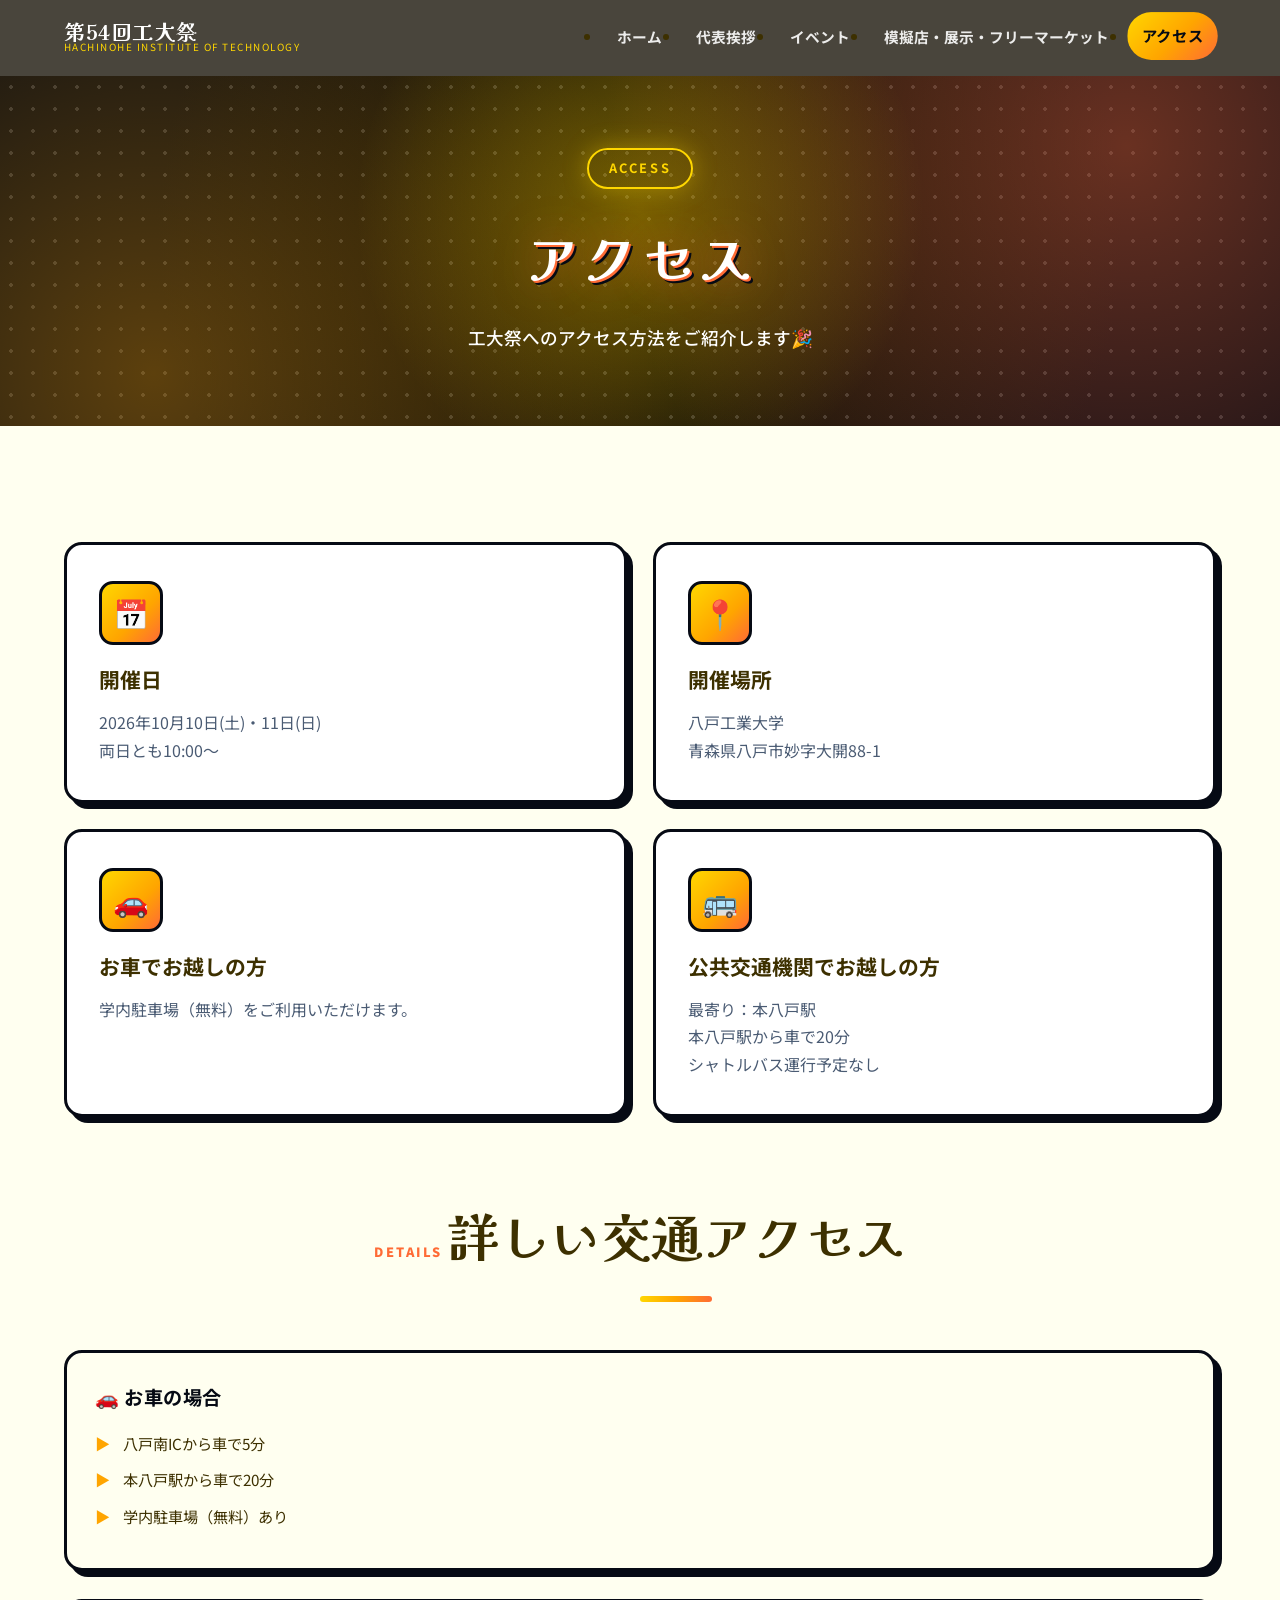
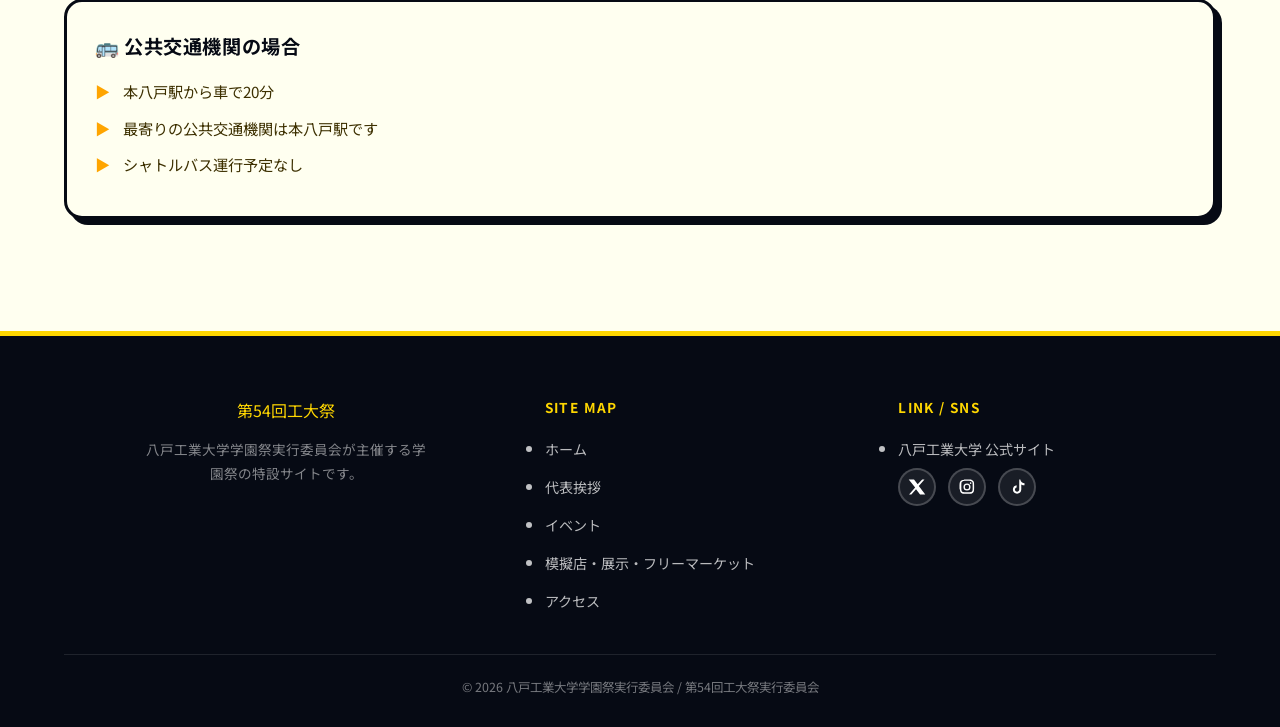
==== commit 45b30b34: "サイト更新" ====
--- a/access.html
+++ b/access.html
@@ -33,45 +33,59 @@
   <div>
     <p class="page-hero-eyebrow">ACCESS</p>
     <h1>アクセス</h1>
-    <p>開催日・会場・交通アクセス（内容は仮のプレースホルダーです）</p>
+    <p>工大祭へのアクセス方法をご紹介します🎉</p>
   </div>
 </section>
 
 <section class="section">
   <div class="container">
 
-    <div class="grid fade-in">
+    <div class="grid access-grid fade-in">
       <div class="card">
-        <div class="card-icon">日</div>
+        <div class="card-icon">📅</div>
         <h3>開催日</h3>
-        <p>2026年10月10日(土)・11日(日)　10:00〜（仮）</p>
+        <p>2026年10月10日(土)・11日(日)<br>両日とも10:00～</p>
       </div>
       <div class="card">
-        <div class="card-icon">場</div>
-        <h3>会場</h3>
-        <p>八戸工業大学 キャンパス内（会場詳細は準備中）</p>
+        <div class="card-icon">📍</div>
+        <h3>開催場所</h3>
+        <p>八戸工業大学<br>青森県八戸市妙字大開88-1</p>
       </div>
-      <div class="card">
-        <div class="card-icon">車</div>
+      <a href="#traffic-access" class="card card-link">
+        <div class="card-icon">🚗</div>
         <h3>お車でお越しの方</h3>
-        <p>学内駐車場をご利用いただけます（台数・案内は準備中）。</p>
-      </div>
-      <div class="card">
-        <div class="card-icon">バ</div>
+        <p>学内駐車場（無料）をご利用いただけます。</p>
+      </a>
+      <a href="#traffic-access" class="card card-link">
+        <div class="card-icon">🚌</div>
         <h3>公共交通機関でお越しの方</h3>
-        <p>最寄り駅・バス停からの案内は準備中です。</p>
-      </div>
+        <p>最寄り：本八戸駅<br>本八戸駅から車で20分<br>シャトルバス運行予定なし</p>
+      </a>
     </div>
 
-    <div class="section-head fade-in" style="margin-top:64px;">
-      <span class="section-eyebrow">MAP</span>
-      <h2 class="section-title">キャンパスマップ</h2>
+    <div class="section-head fade-in" id="traffic-access" style="margin-top:64px;">
+      <span class="section-eyebrow">DETAILS</span>
+      <h2 class="section-title">詳しい交通アクセス</h2>
     </div>
-    <div class="map-placeholder fade-in">地図（準備中）</div>
+    
+    <div class="access-info fade-in">
+      <h3>🚗 お車の場合</h3>
+      <ul>
+        <li>八戸南ICから車で5分</li>
+        <li>本八戸駅から車で20分</li>
+        <li>学内駐車場（無料）あり</li>
+      </ul>
+    </div>
 
-    <div class="btn-row">
-      <a href="https://www.hi-tech.ac.jp/" class="btn outline" target="_blank" rel="noopener">大学公式サイトでアクセスを見る</a>
+    <div class="access-info fade-in">
+      <h3>🚌 公共交通機関の場合</h3>
+      <ul>
+        <li>本八戸駅から車で20分</li>
+        <li>最寄りの公共交通機関は本八戸駅です</li>
+        <li>シャトルバス運行予定なし</li>
+      </ul>
     </div>
+
   </div>
 </section>
 
@@ -80,7 +94,7 @@
     <div class="footer-grid">
       <div class="footer-brand">
         <span class="logo-main">第54回工大祭</span>
-        <p>八戸工業大学学円祭実行委婀会が主催する学円祭の特設サイトです。</p>
+        <p>八戸工業大学学園祭実行委員会が主催する学園祭の特設サイトです。</p>
       </div>
       <div class="footer-col">
         <h4>SITE MAP</h4>
@@ -106,7 +120,7 @@
       </div>
     </div>
     <div class="footer-bottom">
-      &copy; 2026 八戸工業大学学円祭実行委婀会 / 第54回工大祭実行委婀会
+      &copy; 2026 八戸工業大学学園祭実行委員会 / 第54回工大祭実行委員会
     </div>
   </div>
 </footer>
--- a/css/style.css
+++ b/css/style.css
@@ -47,19 +47,12 @@
   text-decoration: none;
 }
 
-ul {
-  list-style: none;
-}
-
 .container {
   width: 100%;
-  max-width: 1080px;
+  max-width: 1200px;
   margin: 0 auto;
   padding: 0 24px;
 }
-
-
-/* ---------- Header ---------- */
 
 .site-header {
   position: fixed;
@@ -180,7 +173,7 @@
   transform: translateY(-6px) rotate(-45deg);
 }
 
-@media (max-width: 880px) {
+@media (max-width: 1100px) {
 
   .nav-toggle {
     display: block;
@@ -220,6 +213,20 @@
     font-size: 1.05rem;
     border-radius: 12px;
   }
+
+  .access-grid {
+    grid-template-columns: 1fr;
+  }
+
+  .category-grid {
+    grid-template-columns: repeat(2, minmax(0, 1fr));
+  }
+}
+
+@media (max-width: 560px) {
+  .category-grid {
+    grid-template-columns: 1fr;
+  }
 }
 
 
@@ -234,6 +241,62 @@
     radial-gradient(circle, rgba(255,255,255,0.16) 1.6px, transparent 1.6px),
     radial-gradient(circle at 50% 45%, #2D2000 0%, var(--c-black) 72%);
   background-size: auto, auto, auto, 22px 22px, auto;
+  min-height: 350px;
+  display: flex;
+  align-items: center;
+  justify-content: center;
+  text-align: center;
+  color: #fff;
+  padding: 60px 24px;
+}
+
+.page-hero {
+  margin-top: var(--header-h);
+}
+
+.page-hero div {
+  max-width: 700px;
+}
+
+.page-hero p {
+  color: #fff;
+  font-size: 1.1rem;
+  font-weight: 500;
+}
+
+.page-hero .page-hero-eyebrow {
+  display: inline-block;
+  padding: 7px 20px;
+  border: 2px solid var(--c-yellow);
+  border-radius: 999px;
+  font-size: 0.8rem;
+  font-weight: 700;
+  letter-spacing: 0.2em;
+  color: var(--c-yellow);
+  margin-bottom: 18px;
+  box-shadow: 0 0 24px rgba(255,215,0,0.35);
+}
+
+.page-hero h1 {
+  font-family: 'Kaisei Decol', serif;
+  font-size: clamp(2rem, 5vw, 3.5rem);
+  font-weight: 700;
+  letter-spacing: 0.04em;
+  color: #fff;
+  text-shadow:
+    2px 2px 0 var(--c-red),
+    4px 4px 0 var(--c-black),
+    0 0 40px rgba(255,107,53,0.6);
+  margin-bottom: 18px;
+  white-space: nowrap;
+}
+
+.page-hero small {
+  display: block;
+  font-size: 0.9rem;
+  font-weight: 400;
+  color: rgba(255,255,255,0.95);
+  line-height: 1.7;
 }
 
 
@@ -247,20 +310,25 @@
   justify-content: center;
   text-align: center;
   overflow: hidden;
+  background-color: #2D2000;
+  background-image: url('../images/explosion-bg.jpg');
   background-size: cover;
-  background-position: center;
+  background-position: center center;
+  background-repeat: no-repeat;
   background-attachment: fixed;
 }
 
 .character-image {
   position: absolute;
-  left: 5%;
+  left: 12px;
   top: 50%;
-  transform: translateY(-50%);
+  transform: translateY(-50%) scale(1.15);
+  transform-origin: left center;
   z-index: 2;
-  width: 400px;
-  height: 500px;
+  width: 430px;
+  height: 620px;
   pointer-events: none;
+  filter: drop-shadow(8px 12px 20px rgba(0,0,0,0.4));
 }
 
 .character-image img {
@@ -272,59 +340,9 @@
 
 .hero::before,
 .hero::after {
-  content: "";
-  position: absolute;
-  border-radius: 50%;
-  filter: blur(4px);
-  opacity: 0.9;
-  animation: pulse 4s ease-in-out infinite;
-}
-
-.hero::before {
-  width: 760px;
-  height: 760px;
-  background: radial-gradient(circle, rgba(255,215,0,0.6), rgba(255,107,53,0.32) 45%, transparent 72%);
-  top: -200px;
-  left: 50%;
-  transform: translateX(-50%);
-}
-
-.hero::after {
-  width: 520px;
-  height: 520px;
-  background: radial-gradient(circle, rgba(255,165,0,0.65), transparent 70%);
-  bottom: -180px;
-  right: 6%;
-  animation-delay: 1.2s;
-}
-
-@keyframes pulse {
-
-  0%, 100% {
-    transform: scale(1) translateX(-50%);
-  }
-
-  50% {
-    transform: scale(1.15) translateX(-50%);
-  }
-
-}
-
-.hero::after {
-  animation-name: pulse2;
-}
-
-@keyframes pulse2 {
-
-  0%, 100% {
-    transform: scale(1);
-  }
-
-  50% {
-    transform: scale(1.2);
-  }
-
-}
+  display: none;
+}
+
 
 .burst-star {
   display: none;
@@ -371,46 +389,50 @@
   position: relative;
   z-index: 2;
   color: #fff;
-  padding: 0 24px;
+  text-align: center;
+  background: rgba(18, 12, 6, 0.78);
+  border-radius: 34px;
+  padding: 80px 88px;
+  max-width: 900px;
+  backdrop-filter: blur(14px);
+  border: 4px solid rgba(255, 215, 0, 0.4);
+  box-shadow: 0 22px 48px rgba(0,0,0,0.38), inset 0 0 32px rgba(0,0,0,0.3);
 }
 
 .hero-eyebrow {
   display: inline-block;
-  padding: 7px 20px;
+  padding: 8px 22px;
   border: 2px solid var(--c-yellow);
   border-radius: 999px;
-  font-size: 0.8rem;
+  font-size: 0.85rem;
   font-weight: 700;
   letter-spacing: 0.2em;
   color: var(--c-yellow);
   margin-bottom: 22px;
-  box-shadow: 0 0 24px rgba(255,215,0,0.35);
+  box-shadow: 0 0 32px rgba(255,215,0,0.5), inset 0 0 16px rgba(255,255,255,0.2);
+  background: rgba(45, 32, 0, 0.5);
 }
 
 .hero-title {
   font-family: 'Kaisei Decol', serif;
-  font-size: clamp(2.6rem, 7vw, 5rem);
+  font-size: clamp(2.5rem, 7vw, 4.2rem);
   font-weight: 700;
   letter-spacing: 0.04em;
   color: #fff;
-  text-shadow:
-    3px 3px 0 var(--c-red),
-    6px 6px 0 var(--c-black),
-    0 0 50px rgba(255,107,53,0.7);
+  margin-bottom: 12px;
+  text-shadow: 4px 4px 0 rgba(0,0,0,0.8);
 }
 
 .hero-theme-name {
-  margin-top: 26px;
+  margin-top: 16px;
+  margin-bottom: 12px;
   font-family: 'Kaisei Decol', serif;
-  font-size: clamp(3rem, 9vw, 6.4rem);
-  font-weight: 700;
-  letter-spacing: 0.08em;
+  font-size: clamp(4rem, 9vw, 7rem);
+  font-weight: 900;
+  letter-spacing: 0.12em;
   color: var(--c-yellow);
   -webkit-text-stroke: 3px var(--c-black);
-  text-shadow:
-    5px 5px 0 var(--c-red),
-    9px 9px 0 var(--c-black),
-    0 0 60px rgba(255,215,0,0.6);
+  text-shadow: 8px 8px 0 rgba(0,0,0,0.9);
   animation:
     bounceIn 1.1s cubic-bezier(.34,1.56,.64,1) both,
     wiggle 4.5s ease-in-out 1.2s infinite;
@@ -448,8 +470,9 @@
 }
 
 .hero-theme {
-  margin-top: 14px;
-  font-size: clamp(1.2rem, 3vw, 1.8rem);
+  margin-top: 0;
+  margin-bottom: 18px;
+  font-size: clamp(1.4rem, 3.4vw, 2rem);
   font-weight: 900;
   color: #fff;
   background: linear-gradient(90deg, var(--c-yellow), var(--c-orange), var(--c-pink));
@@ -457,37 +480,45 @@
   background-clip: text;
   -webkit-text-fill-color: transparent;
   -webkit-text-stroke: 2px var(--c-black);
-  text-shadow:
-    2px 2px 0 var(--c-black),
-    4px 4px 0 var(--c-black),
-    0 0 30px rgba(255,107,53,0.8);
-  filter: drop-shadow(3px 3px 0 var(--c-black));
+  text-shadow: 4px 4px 0 rgba(0,0,0,0.8);
+  filter: drop-shadow(2px 2px 0 rgba(0,0,0,0.6));
 }
 
 .hero-note {
-  margin-top: 14px;
-  font-size: 0.92rem;
-  color: rgba(255,255,255,0.75);
-  max-width: 560px;
+  margin-top: 18px;
+  margin-bottom: 28px;
+  font-size: 1.15rem;
+  color: #fff;
+  max-width: 660px;
   margin-inline: auto;
+  line-height: 1.8;
+  font-weight: 500;
+  text-shadow: 2px 2px 4px rgba(0,0,0,0.6);
 }
 
 .hero-date {
   margin-top: 34px;
-  display: inline-flex;
-  gap: 14px;
-  flex-wrap: wrap;
+  display: flex;
+  flex-direction: column;
+  gap: 12px;
   justify-content: center;
+  align-items: center;
+  width: 100%;
 }
 
 .hero-date span {
-  padding: 12px 22px;
-  border-radius: 999px;
-  background: rgba(255,255,255,0.1);
+  padding: 16px 28px;
+  border-radius: 12px;
+  background: rgba(45, 32, 0, 0.75);
   border: 2px solid var(--c-yellow);
-  font-size: 0.95rem;
+  font-size: 0.9rem;
   font-weight: 700;
   color: #fff;
+  box-shadow: 0 4px 12px rgba(0,0,0,0.4);
+  width: 100%;
+  max-width: 480px;
+  text-align: center;
+  line-height: 1.5;
 }
 
 
@@ -496,13 +527,12 @@
 .bomb-widget,
 .bomb-trigger {
   position: fixed;
-  top: 50%;
-  right: max(12px, calc(50% - 650px));
+  bottom: 40px;
+  right: 40px;
   z-index: 900;
-  width: 92px;
-  height: 92px;
-  transform: translateY(-50%);
-  border: 3px solid var(--c-black);
+  width: 140px;
+  height: 140px;
+  border: 4px solid var(--c-black);
   border-radius: 50%;
   background: var(--c-yellow-soft);
   box-shadow: var(--comic-shadow);
@@ -517,68 +547,130 @@
     background 0.2s ease;
 }
 
+@media (max-width: 768px) {
+  .bomb-widget,
+  .bomb-trigger {
+    display: none;
+  }
+}
+
 .bomb-left {
-  left: max(12px, calc(50% - 650px));
+  display: none;
 }
 
 .bomb-right {
-  right: max(12px, calc(50% - 650px));
+  display: block;
 }
 
 .bomb-widget:hover,
 .bomb-trigger:hover {
-  transform: translateY(-50%) scale(1.08) rotate(-4deg);
-  box-shadow: 8px 8px 0 var(--c-black);
+  transform: scale(1.08) rotate(-8deg);
+  box-shadow: 10px 10px 0 var(--c-black);
   background: var(--c-yellow);
 }
 
 .bomb-widget:active,
 .bomb-trigger:active {
-  transform: translateY(-50%) scale(0.94);
+  transform: scale(0.9) rotate(-4deg);
 }
 
 .bomb-emoji,
 .bomb-icon {
   display: block;
-  font-size: 3.2rem;
+  font-size: 4.4rem;
   line-height: 1;
   filter: drop-shadow(2px 3px 0 rgba(0,0,0,0.25));
 }
 
 .bomb-label {
   display: block;
-  margin-top: 4px;
-  font-size: 0.58rem;
+  margin-top: 6px;
+  font-size: 0.65rem;
   font-weight: 900;
   letter-spacing: 0.08em;
   color: var(--c-black);
 }
 
+.explosion-icon {
+  display: none;
+}
+
 .bomb-widget.bomb-shake,
 .bomb-trigger.bomb-shake {
-  animation: bombShake 0.55s ease-in-out;
+  animation: bombShake 0.8s ease-in-out;
+}
+
+.bomb-widget.bomb-shake .explosion-icon,
+.bomb-trigger.bomb-shake .explosion-icon {
+  animation: explosionBurst 0.8s ease-out;
+}
+
+@keyframes explosionBurst {
+  0% {
+    transform: scale(1);
+    opacity: 1;
+    filter: drop-shadow(2px 2px 3px rgba(0,0,0,0.4));
+  }
+  
+  40% {
+    transform: scale(1.3);
+    opacity: 1;
+    filter: drop-shadow(0 0 20px rgba(255,215,0,1)) drop-shadow(0 0 40px rgba(255,107,53,0.8));
+  }
+  
+  70% {
+    transform: scale(1.5);
+    opacity: 0.8;
+    filter: drop-shadow(0 0 30px rgba(255,215,0,0.8)) drop-shadow(0 0 60px rgba(255,107,53,0.6));
+  }
+  
+  100% {
+    transform: scale(1.6);
+    opacity: 0;
+    filter: drop-shadow(0 0 50px rgba(255,215,0,0)) drop-shadow(0 0 80px rgba(255,107,53,0));
+  }
 }
 
 @keyframes bombShake {
 
   0%, 100% {
-    transform: translateY(-50%) rotate(0deg);
+    transform: scale(1) rotate(0deg) translateY(0);
+  }
+
+  10% {
+    transform: scale(1.15) rotate(-20deg) translateY(-8px);
   }
 
   20% {
-    transform: translateY(-50%) rotate(-12deg) scale(1.05);
+    transform: scale(1.22) rotate(18deg) translateY(6px);
+  }
+
+  30% {
+    transform: scale(1.18) rotate(-16deg) translateY(-5px);
   }
 
   40% {
-    transform: translateY(-50%) rotate(12deg) scale(1.08);
+    transform: scale(1.25) rotate(22deg) translateY(8px);
+  }
+
+  50% {
+    transform: scale(1.2) rotate(-15deg) translateY(-4px);
   }
 
   60% {
-    transform: translateY(-50%) rotate(-9deg) scale(1.05);
+    transform: scale(1.18) rotate(14deg) translateY(5px);
+  }
+
+  70% {
+    transform: scale(1.12) rotate(-10deg) translateY(-3px);
   }
 
   80% {
-    transform: translateY(-50%) rotate(7deg) scale(1.03);
+    transform: scale(1.08) rotate(8deg) translateY(2px);
+  }
+
+  90% {
+    transform: scale(1.05) rotate(-4deg) translateY(-1px);
   }
 
 }
@@ -752,6 +844,43 @@
 
 }
 
+.countdown-explosion {
+  width: 180px;
+  height: 180px;
+  filter: drop-shadow(0 0 20px rgba(255,215,0,0.8)) drop-shadow(0 0 40px rgba(255,107,53,0.6));
+  animation: explosionBurst 0.9s ease-out forwards;
+}
+
+@keyframes explosionBurst {
+  0% {
+    opacity: 0;
+    transform: scale(0.3) rotate(0deg);
+  }
+  
+  20% {
+    opacity: 1;
+    transform: scale(1) rotate(-5deg);
+  }
+  
+  40% {
+    opacity: 1;
+    transform: scale(1.3) rotate(8deg);
+    filter: drop-shadow(0 0 30px rgba(255,215,0,1)) drop-shadow(0 0 60px rgba(255,107,53,0.8));
+  }
+  
+  70% {
+    opacity: 0.8;
+    transform: scale(1.8) rotate(-6deg);
+    filter: drop-shadow(0 0 50px rgba(255,215,0,0.8)) drop-shadow(0 0 80px rgba(255,107,53,0.6));
+  }
+  
+  100% {
+    opacity: 0;
+    transform: scale(2.5) rotate(15deg);
+    filter: drop-shadow(0 0 80px rgba(255,215,0,0.3)) drop-shadow(0 0 120px rgba(255,107,53,0.2));
+  }
+}
+
 .countdown-result {
   display: none;
   font-family: 'Kaisei Decol', serif;
@@ -812,7 +941,7 @@
 
 .section-title {
   font-family: 'Kaisei Decol', serif;
-  font-size: clamp(1.7rem, 4vw, 2.5rem);
+  font-size: clamp(2rem, 5vw, 3.2rem);
   margin-top: 10px;
   position: relative;
   display: inline-block;
@@ -829,11 +958,12 @@
 }
 
 .section-lead {
-  max-width: 680px;
+  max-width: 900px;
   margin: 16px auto 0;
   text-align: center;
   color: #4a5b73;
-  font-size: 0.95rem;
+  font-size: 1.1rem;
+  line-height: 1.8;
 }
 
 
@@ -842,26 +972,109 @@
 .grid {
   display: grid;
   gap: 26px;
-  grid-template-columns: repeat(auto-fit, minmax(240px, 1fr));
+  grid-template-columns: repeat(3, minmax(0, 1fr));
+  margin-top: 32px;
+}
+
+.access-grid {
+  grid-template-columns: repeat(2, minmax(240px, 1fr));
+}
+
+.category-grid {
+  display: grid;
+  gap: 24px;
+  grid-template-columns: repeat(4, minmax(0, 1fr));
+  margin-top: 24px;
 }
 
 .card {
   background: var(--c-white);
   border-radius: var(--radius);
-  padding: 28px 24px;
+  padding: 36px 32px;
   border: 3px solid var(--c-black);
   box-shadow: var(--comic-shadow);
   transition: transform 0.2s, box-shadow 0.2s;
 }
 
-.card:hover {
+.grid .card {
+  min-height: 240px;
+  display: flex;
+  flex-direction: column;
+  justify-content: flex-start;
+}
+
+.grid .card h3 {
+  font-size: 1.3rem;
+  margin-bottom: 12px;
+}
+
+.grid .card p {
+  font-size: 1rem;
+  line-height: 1.7;
+}
+
+.category-grid .card {
+  min-height: 180px;
+  display: flex;
+  flex-direction: column;
+  justify-content: center;
+  align-items: flex-start;
+}
+
+.food-card {
+  align-items: flex-start;
+  background: var(--c-white);
+}
+
+.food-card-image-frame {
+  width: 64px;
+  height: 64px;
+  margin-bottom: 16px;
+  background: linear-gradient(135deg, var(--c-yellow), var(--c-orange) 60%, var(--c-red));
+  border: 3px solid var(--c-black);
+  border-radius: 14px;
+  overflow: hidden;
+  display: flex;
+  align-items: center;
+  justify-content: center;
+}
+
+.food-card-image {
+  width: 100%;
+  height: 100%;
+  object-fit: contain;
+  mix-blend-mode: multiply;
+}
+
+.food-card-image--potato {
+  transform: scaleX(-1);
+}
+
+.food-card h3 {
+  align-self: stretch;
+  padding: 0;
+  background: transparent;
+  border: none;
+  border-radius: 0;
+  text-align: left;
+}
+
+.card-link {
+  display: block;
+  color: inherit;
+  text-decoration: none;
+  cursor: pointer;
+}
+
+.card:hover,
+.card-link:hover {
   transform: translate(-3px, -3px);
   box-shadow: 9px 9px 0 var(--c-black);
 }
 
 .card-icon {
-  width: 54px;
-  height: 54px;
+  width: 64px;
+  height: 64px;
   border-radius: 14px;
   display: flex;
   align-items: center;
@@ -869,7 +1082,7 @@
   background: linear-gradient(135deg, var(--c-yellow), var(--c-orange) 60%, var(--c-red));
   color: var(--c-black);
   font-weight: 900;
-  font-size: 1.35rem;
+  font-size: 1.8rem;
   margin-bottom: 16px;
   border: 3px solid var(--c-black);
 }
@@ -891,7 +1104,9 @@
 .guests-grid {
   display: grid;
   gap: 32px;
-  grid-template-columns: repeat(2, 1fr);
+  grid-template-columns: 1fr 1fr;
+  width: min(100%, 960px);
+  margin-inline: auto;
   margin-top: 32px;
 }
 
@@ -924,25 +1139,49 @@
   overflow: hidden;
 }
 
+.guest-card--full .guest-image {
+  aspect-ratio: 4 / 3;
+}
+
 .guest-image img {
   width: 100%;
   height: 100%;
   object-fit: contain;
 }
 
+.guest-card--full .guest-image img {
+  object-fit: cover;
+}
+
+.guest-card--pacchi .guest-image img {
+  object-position: center 28%;
+  transform: scale(1.08);
+}
+
+.guest-card--seagullman .guest-image {
+  aspect-ratio: 1;
+}
+
+.guest-card--seagullman .guest-image img {
+  object-fit: contain;
+  object-position: center bottom;
+  transform: scale(3);
+}
+
 .guest-card h3 {
-  font-size: 1.2rem;
+  font-size: 1.4rem;
   font-weight: 700;
-  padding: 16px 20px 8px;
+  padding: 20px 24px 12px;
   margin: 0;
 }
 
 .guest-card p {
-  font-size: 0.9rem;
+  font-size: 1rem;
   color: var(--c-red);
-  padding: 0 20px 20px;
+  padding: 0 24px 18px;
   margin: 0;
   font-weight: 600;
+  line-height: 1.6;
 }
 
 
@@ -1012,36 +1251,57 @@
 
 .table-wrap {
   overflow-x: auto;
+  margin-top: 32px;
 }
 
 table.tt {
   width: 100%;
   border-collapse: collapse;
-  background: var(--c-white);
+  background: #f9f5ed;
   border-radius: var(--radius);
   overflow: hidden;
-  border: 3px solid var(--c-black);
-  box-shadow: var(--comic-shadow);
+  border: 3px solid var(--c-orange);
+  box-shadow: 0 8px 24px rgba(0, 0, 0, 0.12);
   min-width: 560px;
 }
 
 table.tt th,
 table.tt td {
-  padding: 14px 16px;
+  padding: 18px 20px;
   text-align: left;
-  font-size: 0.9rem;
-  border-bottom: 1px solid rgba(0,0,0,0.08);
+  font-size: 1rem;
+  border-bottom: 2px solid rgba(0,0,0,0.15);
+  color: var(--c-black);
 }
 
 table.tt th {
-  background: var(--c-black);
-  color: var(--c-yellow);
-  font-weight: 700;
-  letter-spacing: 0.04em;
+  background: var(--c-orange);
+  color: var(--c-white);
+  font-weight: 900;
+  letter-spacing: 0.06em;
+  font-size: 1.1rem;
+  text-shadow: 1px 1px 0 rgba(0,0,0,0.2);
+}
+
+table.tt th:first-child {
+  min-width: 100px;
+  background: var(--c-orange);
 }
 
 table.tt tr:nth-child(even) td {
-  background: var(--c-yellow-soft);
+  background: #faf7f1;
+}
+
+table.tt tr:hover td {
+  background: rgba(255, 215, 0, 0.2);
+  transition: background 0.2s ease;
+}
+
+table.tt td:first-child {
+  font-weight: 600;
+  color: var(--c-black);
+  font-size: 1.05rem;
+  min-width: 90px;
 }
 
 table.tt tr:last-child td {
@@ -1088,15 +1348,21 @@
   display: flex;
   align-items: center;
   justify-content: center;
+  text-align: center;
+  padding: 18px;
   color: var(--c-black);
-  font-size: 2rem;
+  font-size: 1.2rem;
   font-weight: 900;
+  line-height: 1.25;
+  transform: translateX(2px);
 }
 
 
 /* ---------- Map placeholder ---------- */
 
 .map-placeholder {
+  width: min(100%, 760px);
+  margin-inline: auto;
   border-radius: var(--radius);
   aspect-ratio: 16/9;
   border: 3px solid var(--c-black);
@@ -1113,6 +1379,174 @@
   color: var(--c-orange-dark);
   font-weight: 900;
   box-shadow: var(--comic-shadow);
+}
+
+
+/* ---------- Access Info ---------- */
+
+.access-info {
+  background: var(--c-cream);
+  border: 3px solid var(--c-black);
+  border-radius: var(--radius);
+  padding: 28px;
+  margin-bottom: 28px;
+  box-shadow: var(--comic-shadow);
+}
+
+.access-info h3 {
+  font-size: 1.2rem;
+  color: var(--c-black);
+  margin-bottom: 16px;
+  font-weight: 700;
+  letter-spacing: 0.03em;
+}
+
+
+/* ---------- Calendar Widget ---------- */
+
+.calendar-widget {
+  position: absolute;
+  right: 5%;
+  top: 50%;
+  transform: translateY(-50%);
+  z-index: 3;
+  background: rgba(18, 12, 6, 0.9);
+  border: 3px solid rgba(255, 215, 0, 0.6);
+  border-radius: 16px;
+  padding: 32px;
+  width: 436px;
+  box-shadow: 0 12px 32px rgba(0, 0, 0, 0.5);
+  backdrop-filter: blur(10px);
+}
+
+.calendar-nav {
+  display: flex;
+  justify-content: space-between;
+  align-items: center;
+  margin-bottom: 20px;
+  padding-bottom: 15px;
+  border-bottom: 2px solid rgba(255, 215, 0, 0.4);
+}
+
+.calendar-nav button {
+  background: rgba(255, 215, 0, 0.2);
+  border: 2px solid rgba(255, 215, 0, 0.6);
+  color: var(--c-yellow);
+  font-size: 1.38rem;
+  width: 42px;
+  height: 42px;
+  border-radius: 8px;
+  cursor: pointer;
+  display: flex;
+  align-items: center;
+  justify-content: center;
+  transition: all 0.2s ease;
+}
+
+.calendar-nav button:hover {
+  background: rgba(255, 215, 0, 0.4);
+  transform: scale(1.1);
+}
+
+.calendar-month-year {
+  color: var(--c-yellow);
+  font-weight: 700;
+  font-size: 1.15rem;
+  letter-spacing: 0.05em;
+  text-align: center;
+  flex: 1;
+}
+
+.calendar-grid {
+  display: grid;
+  grid-template-columns: repeat(7, 1fr);
+  gap: 4px;
+  font-size: 1.04rem;
+}
+
+.calendar-day-header {
+  text-align: center;
+  color: var(--c-yellow);
+  font-weight: 700;
+  padding: 7px;
+  font-size: 0.98rem;
+}
+
+.calendar-day {
+  aspect-ratio: 1;
+  display: flex;
+  align-items: center;
+  justify-content: center;
+  border-radius: 8px;
+  color: rgba(255, 255, 255, 0.8);
+  font-size: 0.9rem;
+  cursor: default;
+  background: rgba(255, 255, 255, 0.05);
+  border: 1px solid rgba(255, 255, 255, 0.1);
+}
+
+.calendar-day.other-month {
+  color: rgba(255, 255, 255, 0.3);
+}
+
+.calendar-day.today {
+  background: rgba(255, 215, 0, 0.2);
+  border-color: var(--c-yellow);
+  color: var(--c-yellow);
+  font-weight: 600;
+}
+
+.calendar-day.event-day {
+  background: rgba(255, 107, 53, 0.6);
+  border-color: var(--c-red);
+  color: #fff;
+  font-weight: 700;
+  box-shadow: 0 0 12px rgba(255, 107, 53, 0.6);
+}
+
+@media (max-width: 1800px) {
+  .calendar-widget {
+    display: none;
+  }
+
+  .character-image {
+    left: 8px;
+    width: 420px;
+    height: 600px;
+  }
+
+  .hero-content {
+    width: min(760px, calc(100% - 48px));
+    padding: 56px 48px;
+  }
+}
+
+@media (max-width: 768px) {
+  .calendar-widget {
+    display: none;
+  }
+}
+
+.access-info ul {
+  list-style: none;
+  padding-left: 0;
+}
+
+.access-info li {
+  padding-left: 28px;
+  margin-bottom: 12px;
+  position: relative;
+  font-size: 0.95rem;
+  line-height: 1.6;
+  color: var(--c-text);
+}
+
+.access-info li:before {
+  content: "▶";
+  position: absolute;
+  left: 0;
+  color: var(--c-orange);
+  font-weight: 700;
 }
 
 
@@ -1153,11 +1587,16 @@
 }
 
 .footer-brand .logo-main {
-  color: #fff;
+  color: var(--c-yellow);
+}
+
+.footer-brand {
+  text-align: center;
 }
 
 .footer-brand p {
   margin-top: 14px;
+  margin-inline: auto;
   font-size: 0.85rem;
   color: rgba(255,255,255,0.5);
   max-width: 280px;
@@ -1283,10 +1722,9 @@
 @media (max-width: 900px) {
 
   .character-image {
-    left: -70px;
+    left: 4px;
     width: 300px;
     height: 400px;
-    opacity: 0.45;
   }
 
   .bomb-widget {
@@ -1317,13 +1755,14 @@
 
   .hero {
     background-attachment: scroll;
+    background-position: center center, center center;
+    background-size: cover, cover;
   }
 
   .character-image {
-    left: -100px;
+    left: 0;
     width: 260px;
     height: 350px;
-    opacity: 0.3;
   }
 
   .bomb-widget {
@@ -1353,4 +1792,168 @@
 
   .bomb-widget.bomb-shake {
     animation: bombShakeMobile;
-  }+  }
+
+  /* ---------- Mobile Improvements ---------- */
+  
+  .section-title {
+    font-size: clamp(1.4rem, 4vw, 2rem) !important;
+    margin-top: 8px;
+  }
+
+  .section-lead {
+    font-size: 1rem;
+    max-width: 100%;
+    line-height: 1.7;
+  }
+
+  .section-head {
+    margin-bottom: 24px;
+  }
+
+  .container {
+    padding: 0 16px;
+  }
+
+  .grid {
+    grid-template-columns: 1fr;
+    gap: 16px;
+    margin-top: 24px;
+  }
+
+  .grid .card {
+    min-height: auto;
+    padding: 24px 20px;
+  }
+
+  .grid .card h3 {
+    font-size: 1.15rem;
+    margin-bottom: 10px;
+  }
+
+  .grid .card p {
+    font-size: 0.95rem;
+  }
+
+  .guests-grid {
+    grid-template-columns: 1fr;
+    gap: 20px;
+    margin-top: 24px;
+  }
+
+  .guest-card h3 {
+    font-size: 1.2rem;
+    padding: 16px 18px 8px;
+  }
+
+  .guest-card p {
+    font-size: 0.9rem;
+    padding: 0 18px 12px;
+  }
+
+  .guest-image {
+    aspect-ratio: 1;
+  }
+
+  .guest-card--full .guest-image {
+    aspect-ratio: 1;
+  }
+
+  table.tt {
+    min-width: auto;
+    border: 3px solid var(--c-orange);
+  }
+
+  table.tt th,
+  table.tt td {
+    padding: 14px 12px;
+    font-size: 0.95rem;
+    border-bottom: 1px solid rgba(0,0,0,0.12);
+  }
+
+  table.tt th {
+    font-size: 1rem;
+  }
+
+  table.tt td:first-child {
+    min-width: 70px;
+    font-size: 1rem;
+  }
+
+  .category-grid {
+    grid-template-columns: repeat(2, 1fr);
+    gap: 16px;
+    margin-top: 20px;
+  }
+
+  .card {
+    padding: 20px 16px;
+  }
+
+  .card h3 {
+    font-size: 1rem;
+    margin-bottom: 6px;
+  }
+
+  .card p {
+    font-size: 0.85rem;
+  }
+
+  .card-icon {
+    font-size: 2.4rem;
+    margin-bottom: 8px;
+  }
+
+  .hero-content {
+    width: calc(100% - 24px);
+    padding: 32px 16px;
+  }
+
+  .hero-title {
+    font-size: clamp(2rem, 10vw, 3rem);
+  }
+
+  .hero-theme-name {
+    font-size: clamp(3rem, 18vw, 5rem);
+  }
+
+  .hero-theme {
+    font-size: clamp(1.05rem, 5vw, 1.5rem);
+  }
+
+  .hero-note {
+    font-size: 0.95rem;
+    line-height: 1.7;
+  }
+
+  .hero-date span {
+    padding: 12px 14px;
+    font-size: 0.78rem;
+  }
+
+  .page-hero h1 {
+    white-space: normal;
+  }
+
+  .btn {
+    padding: 14px 28px;
+    font-size: 1rem;
+  }
+
+  .quote-box {
+    padding: 28px 20px;
+  }
+
+  .access-info {
+    padding: 20px;
+  }
+
+  .access-info h3 {
+    font-size: 1.1rem;
+    margin-bottom: 12px;
+  }
+
+  .access-grid {
+    grid-template-columns: 1fr;
+  }
+}
